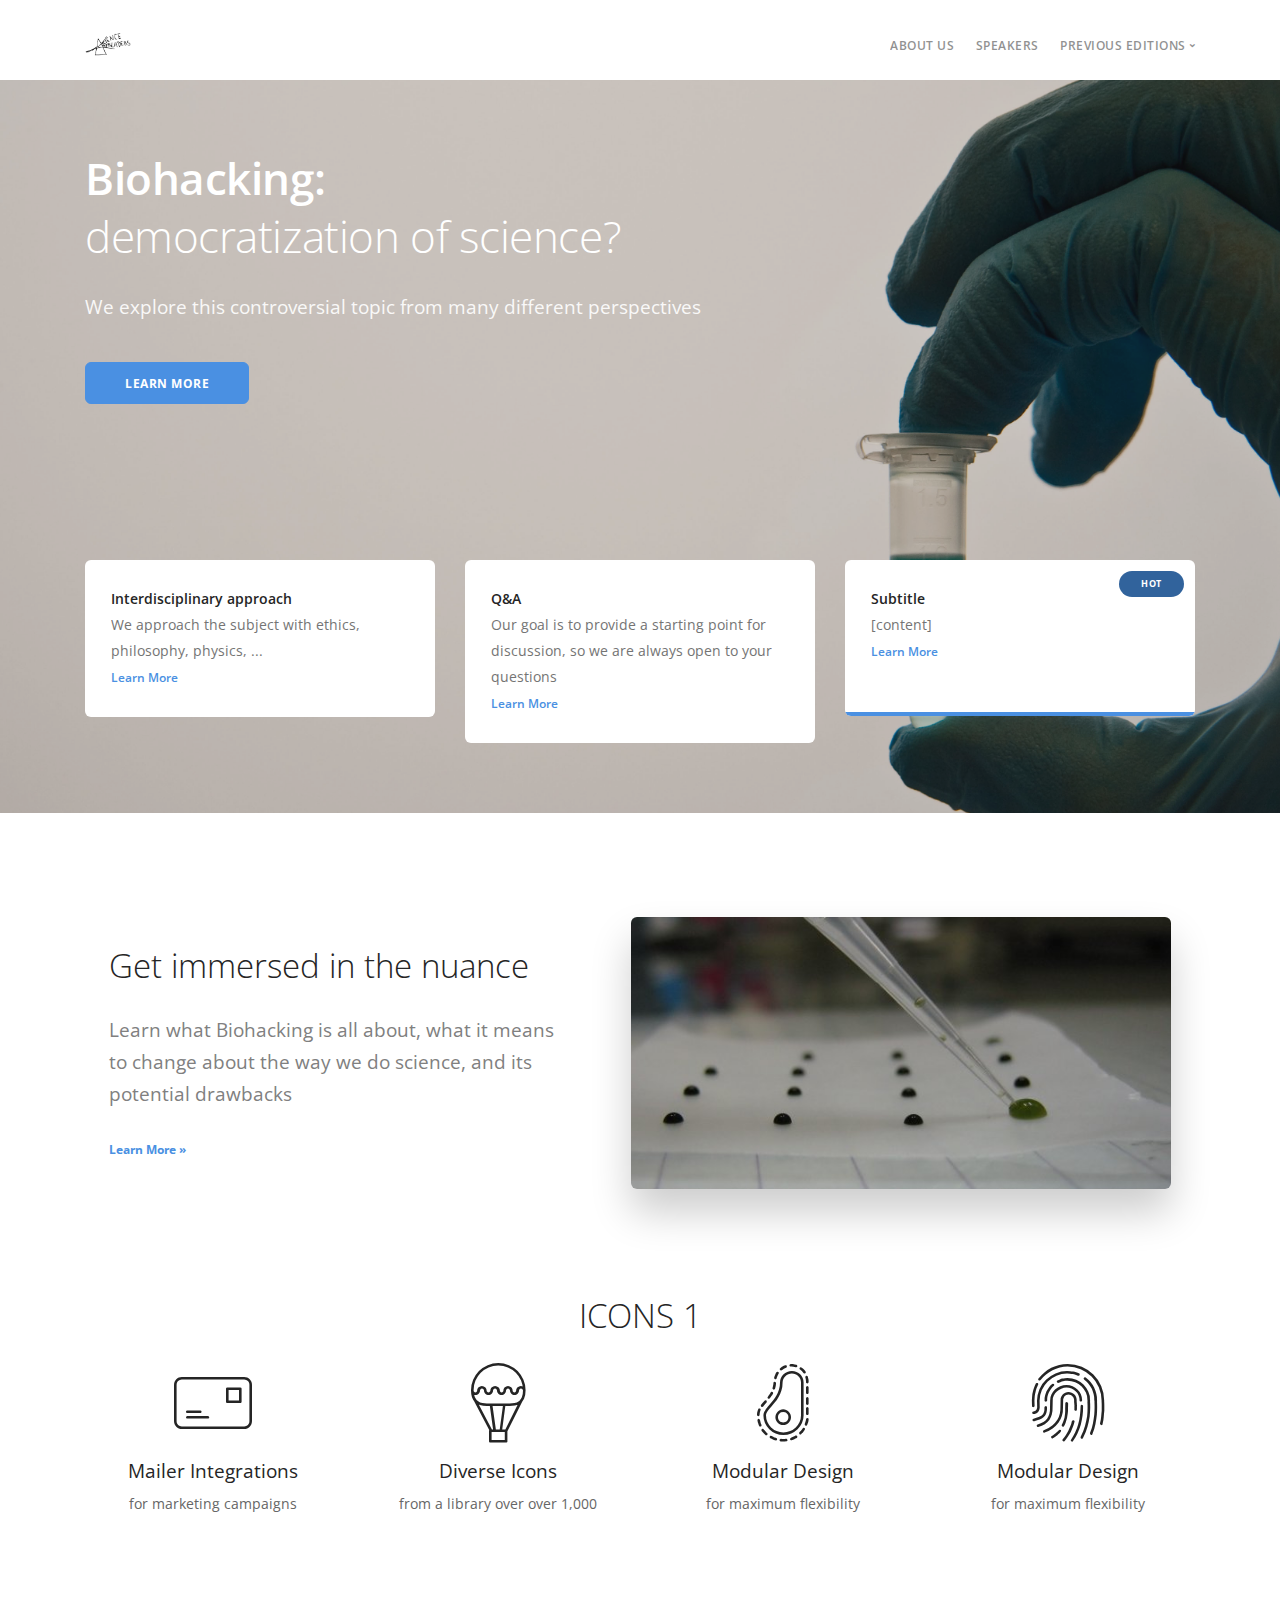
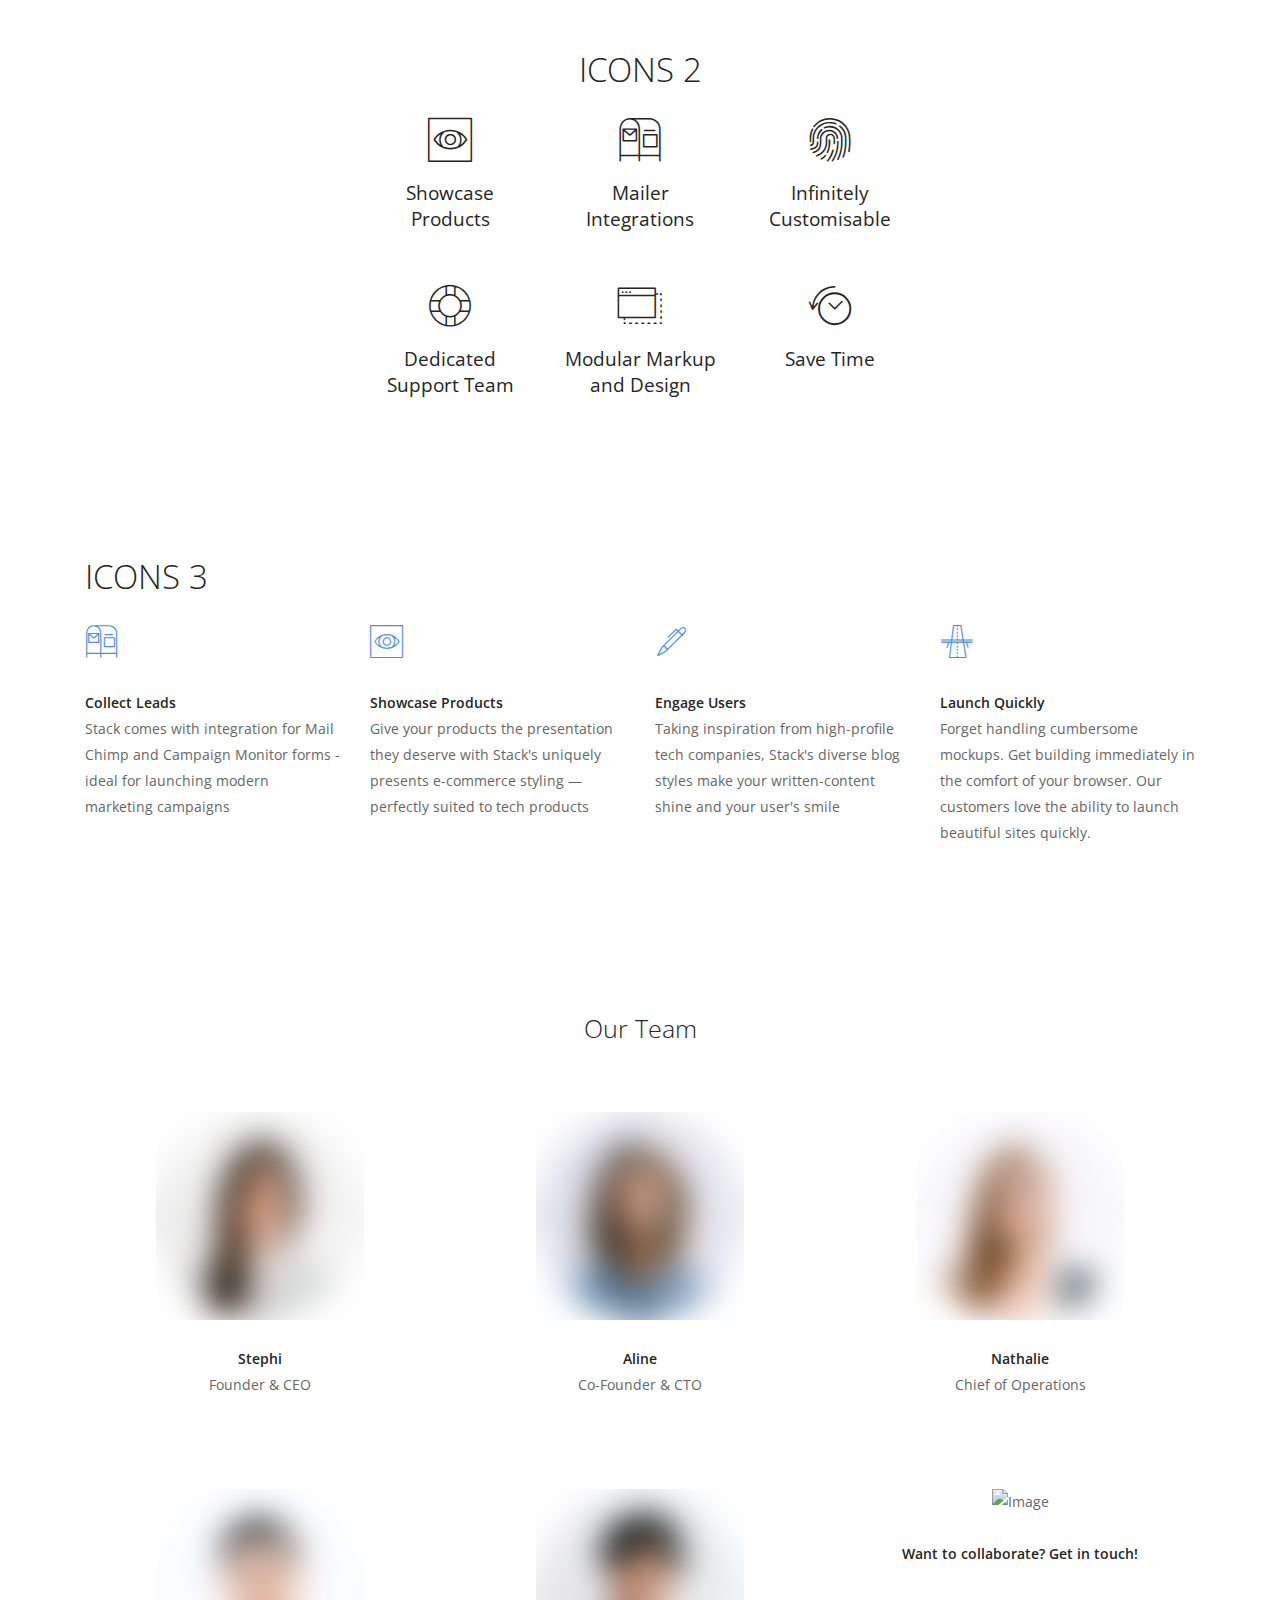
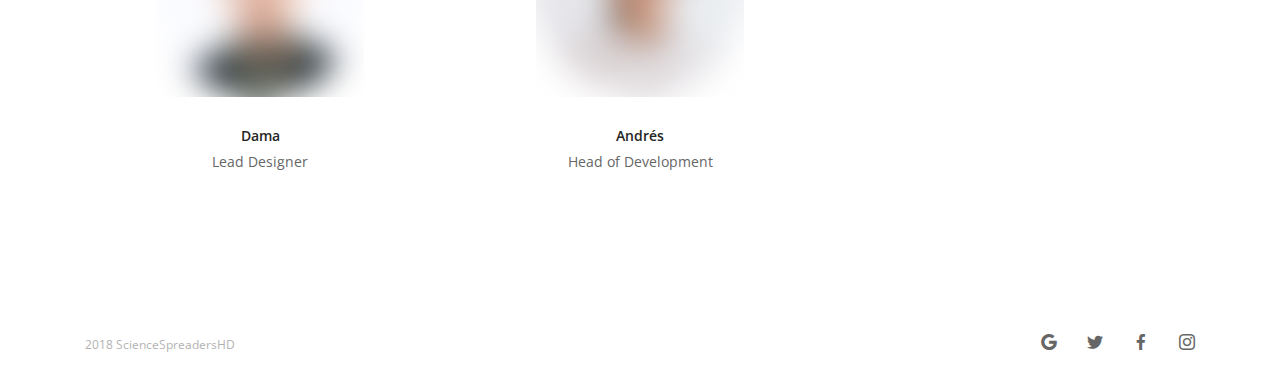
==== index.html @ cf19c78a "Initial commit" ====
<!doctype html>
<html lang="en">
    <head>
        <meta charset="utf-8">
        <title></title>
        <meta name="viewport" content="width=device-width, initial-scale=1.0">
        <link href="css/stack-interface.css" rel="stylesheet" type="text/css" media="all">
        <link href="css/socicon.css" rel="stylesheet" type="text/css" media="all" />
        <link href="css/iconsmind.css" rel="stylesheet" type="text/css" media="all" />
        <link href="css/bootstrap.css" rel="stylesheet" type="text/css" media="all" />
        <link href="css/theme.css" rel="stylesheet" type="text/css" media="all" />
        <link href="css/custom.css" rel="stylesheet" type="text/css" media="all" />
        <link href="https://fonts.googleapis.com/css?family=Open+Sans:200,300,400,400i,500,600,700" rel="stylesheet">

    </head>
    <body data-smooth-scroll-offset="77">
        <div class="nav-container">
            <div class="via-1526315473032" via="via-1526315473032" vio="ScSp Nav">
                <div class="bar bar--sm visible-xs">
                    <div class="container">
                        <div class="row">
                            <div class="col-3 col-md-2">
                                <a href="index.html"> <img class="logo logo-skizze" alt="logo" src="img/logo-skizze.png"> <img class="logo logo-skizze" alt="logo" src="img/logo-skizze.png"> </a>
                            </div>
                            <div class="col-9 col-md-10 text-right">
                                <a href="#" class="hamburger-toggle" data-toggle-class="#menu1;hidden-xs hidden-sm"> <i class="icon icon--sm stack-interface stack-menu"></i> </a>
                            </div>
                        </div>
                    </div>
                </div>
                <nav id="menu1" class="bar bar-1 hidden-xs">
                    <div class="container">
                        <div class="row">
                            <div class="col-lg-1 col-md-2 hidden-xs">
                                <div class="bar__module">
                                    <a href="index.html"> <img class="logo logo-skizze" alt="logo" src="img/logo-skizze.png">
                                    <!-- <img class="logo logo-skizze" alt="logo" src="img/logo-skizze.png">  --> </a>
                                </div>
                            </div>
                            <div class="col-lg-11 col-md-12 text-right text-left-xs text-left-sm">
                                <div class="bar__module">
                                    <ul class="menu-horizontal text-left">
                                        <li> <a href="#">About us</a> </li>
                                        <li> <a href="#">Speakers</a> </li>
                                        <li class="dropdown"> <span class="dropdown__trigger">Previous Editions</span>
                                            <div class="dropdown__container">
                                                <div class="container">
                                                    <div class="row">
                                                        <div class="dropdown__content col-lg-2">
                                                            <ul class="menu-vertical">
                                                                <li> <a href="#">2017: CRISPR/Cas9</a> </li>
                                                            </ul>
                                                        </div>
                                                    </div>
                                                </div>
                                            </div>
                                        </li>
                                    </ul>
                                </div>
                                <!--
                                <div class="bar__module">
                                    <a class="btn btn--sm type--uppercase" href="#customise-template"> <span class="btn__text">
                                    Try Builder
                                </span> </a>
                                    <a class="btn btn--sm btn--primary type--uppercase" href="#purchase-template"> <span class="btn__text">
                                    Buy Now
                                </span> </a>
                                </div>
                                -->
                            </div>
                        </div>
                    </div>
                </nav>
            </div>
        </div>
        <div class="main-container">
            <section class="cover cover-features imagebg space--sm" data-overlay="2">
                <div class="background-image-holder"> <img alt="background" src="img/test-tube.jpg"> </div>
                <div class="container">
                    <div class="row">
                        <div class="col-md-9 col-lg-7">
                            <h1><b>Biohacking:</b><br>democratization of science?<br></h1>
                            <p class="lead"> We explore this controversial topic from many different perspectives</p>
                            <a class="btn btn--primary type--uppercase" href="#"> <span class="btn__text">
						Learn More
					</span> </a>
                        </div>
                    </div>
                    <div class="row">
                        <div class="col-md-4">
                            <div class="feature feature-1 boxed boxed--border bg--white">
                                <h5>Interdisciplinary approach</h5>
                                <p>We approach the subject with ethics, philosophy, physics, ...</p> <a href="#">
                        Learn More
                    </a> </div>
                        </div>
                        <div class="col-md-4">
                            <div class="feature feature-1 boxed boxed--border bg--white">
                                <h5>Q&A</h5>
                                <p> Our goal is to provide a starting point for discussion, so we are always open to your questions</p> <a href="#">
                        Learn More
                    </a> </div>
                        </div>
                        <div class="col-md-4">
                            <div class="feature feature--featured feature-1 boxed boxed--border bg--white">
                                <h5>Subtitle</h5>
                                <p> [content] </p> <a href="#">
                        Learn More
                    </a> <span class="label">Hot</span> </div>
                        </div>
                    </div>
                </div>
            </section>
           <!--
            <section class="space--xs imagebg" data-gradient-bg="#4876BD,#5448BD,#8F48BD,#BD48B1">
                <div class="container">
                    <div class="cta cta--horizontal text-center-xs row">
                        <div class="col-md-4">
                            <h4>Let's get you started</h4>
                        </div>
                        <div class="col-md-5">
                            <p class="lead"> Start building beautiful pages in your browser </p>
                        </div>
                        <div class="col-md-3 text-right text-center-xs">
                            <a class="btn btn--primary type--uppercase" href="#"> <span class="btn__text">
                        Try Builder
                    </span> </a>
                        </div>
                    </div>
                </div>
            </section>
            -->
            <section class="switchable feature-large">
                <div class="container">
                    <div class="row justify-content-around">
                        <div class="col-md-6"> <img alt="Image" class="border--round box-shadow-wide" src="img/dark-green.jpg"> </div>
                        <div class="col-md-6 col-lg-5">
                            <div class="switchable__text">
                                <h2>Get immersed in the nuance</h2>
                                <p class="lead"> Learn what Biohacking is all about, what it means to change about the way we do science, and its potential drawbacks </p> <a href="#">Learn More »</a> </div>
                        </div>
                    </div>
                </div>
            </section>
            <section class="text-center">
                <div class="container">
                	<h2>ICONS 1</h2>
                    <div class="row">
                        <div class="col-md-6 col-lg-3">
                            <div class="text-block"> <i class="icon icon--lg icon-Mail-3 color--dark"></i>
                                <h4>Mailer Integrations</h4>
                                <p> for marketing campaigns </p>
                            </div>
                        </div>
                        <div class="col-md-6 col-lg-3">
                            <div class="text-block"> <i class="icon icon--lg icon-Air-Balloon color--dark"></i>
                                <h4>Diverse Icons</h4>
                                <p> from a library over over 1,000 </p>
                            </div>
                        </div>
                        <div class="col-md-6 col-lg-3">
                            <div class="text-block"> <i class="icon icon--lg icon-Bacteria color--dark"></i>
                                <h4>Modular Design</h4>
                                <p> for maximum flexibility </p>
                            </div>
                        </div>
                        <div class="col-md-6 col-lg-3">
                            <div class="text-block"> <i class="icon icon--lg icon-Fingerprint-2 color--dark"></i>
                                <h4>Modular Design</h4>
                                <p> for maximum flexibility </p>
                            </div>
                        </div>
                    </div>
                </div>
            </section>
            <section class="features-small-14 text-center">
                <div class="container">
                	<h2>ICONS 2</h2>
                    <div class="row">
                        <div class="col-lg-6 col-md-8">
                            <div class="row justify-content-center">
                                <div class="col-md-4">
                                    <div class="text-block"> <i class="icon color--dark icon-Preview"></i>
                                        <h4>Showcase Products</h4>
                                    </div>
                                </div>
                                <div class="col-md-4">
                                    <div class="text-block"> <i class="icon color--dark icon-Post-Mail2"></i>
                                        <h4>Mailer Integrations</h4>
                                    </div>
                                </div>
                                <div class="col-md-4">
                                    <div class="text-block"> <i class="icon color--dark icon-Fingerprint-2"></i>
                                        <h4>Infinitely Customisable</h4>
                                    </div>
                                </div>
                                <div class="col-md-4">
                                    <div class="text-block"> <i class="icon color--dark icon-Life-Safer"></i>
                                        <h4>Dedicated Support Team</h4>
                                    </div>
                                </div>
                                <div class="col-md-4">
                                    <div class="text-block"> <i class="icon color--dark icon-Duplicate-Window"></i>
                                        <h4>Modular Markup and Design</h4>
                                    </div>
                                </div>
                                <div class="col-md-4">
                                    <div class="text-block"> <i class="icon color--dark icon-Clock-Back"></i>
                                        <h4>Save Time</h4>
                                    </div>
                                </div>
                            </div>
                        </div>
                    </div>
                </div>
            </section>
            <section>
                <div class="container">
                	<h2>ICONS 3</h2>
                    <div class="row">
                        <div class="col-md-6 col-lg-3">
                            <div class="feature feature-6"> <i class="icon icon--sm icon-Post-Mail2 color--primary"></i>
                                <h5>Collect Leads</h5>
                                <p> Stack comes with integration for Mail Chimp and Campaign Monitor forms - ideal for launching modern marketing campaigns </p>
                            </div>
                        </div>
                        <div class="col-md-6 col-lg-3">
                            <div class="feature feature-6"> <i class="icon icon--sm icon-Preview color--primary"></i>
                                <h5>Showcase Products</h5>
                                <p> Give your products the presentation they deserve with Stack's uniquely presents e-commerce styling — perfectly suited to tech products </p>
                            </div>
                        </div>
                        <div class="col-md-6 col-lg-3">
                            <div class="feature feature-6"> <i class="icon icon--sm icon-Pen color--primary"></i>
                                <h5>Engage Users</h5>
                                <p> Taking inspiration from high-profile tech companies, Stack's diverse blog styles make your written-content shine and your user's smile </p>
                            </div>
                        </div>
                        <div class="col-md-6 col-lg-3">
                            <div class="feature feature-6"> <i class="icon icon--sm icon-Road-3 color--primary"></i>
                                <h5>Launch Quickly</h5>
                                <p> Forget handling cumbersome mockups. Get building immediately in the comfort of your browser. Our customers love the ability to launch beautiful sites quickly. </p>
                            </div>
                        </div>
                    </div>
                </div>
            </section>
            <section class="text-center">
                <div class="container">
                	<h3>Our Team</h3>
                    <div class="row">
                        <div class="col-md-4">
                            <div class="feature feature-8"> <img alt="Image" src="img/avatar-round-1.png">
                                <h5>Stephi</h5> <span>Founder &amp; CEO</span> </div>
                        </div>
                        <div class="col-md-4">
                            <div class="feature feature-8"> <img alt="Image" src="img/avatar-round-3.png">
                                <h5>Aline</h5> <span>Co-Founder &amp; CTO</span> </div>
                        </div>
                        <div class="col-md-4">
                            <div class="feature feature-8"> <img alt="Image" src="img/avatar-round-2.png">
                                <h5>Nathalie</h5> <span>Chief of Operations</span> </div>
                        </div>
                        <div class="col-md-4">
                            <div class="feature feature-8"> <img alt="Image" src="img/avatar-round-4.png">
                                <h5>Dama</h5> <span>Lead Designer</span> </div>
                        </div>
                        <div class="col-md-4">
                            <div class="feature feature-8"> <img alt="Image" src="img/avatar-round-5.png">
                                <h5>Andrés</h5> <span>Head of Development</span> </div>
                        </div>
                        <div class="col-md-4">
                            <div class="feature feature-8"> <img alt="Image" src="img/plus.png">
                                <h5>Want to collaborate? Get in touch!<br></h5> <span> </span> </div>
                        </div>
                    </div>
                </div>
            </section>
            <footer class="footer-7 text-center-xs">
                <div class="container">
                    <div class="row">
                        <div class="col-sm-6"> <span class="type--fine-print">2018 ScienceSpreadersHD</span> </div>
                        <div class="col-sm-6 text-right text-center-xs">
                            <ul class="social-list list-inline">
                                <li><a href="#"><i class="socicon socicon-google icon icon--xs"></i></a></li>
                                <li><a href="#"><i class="socicon socicon-twitter icon icon--xs"></i></a></li>
                                <li><a href="#"><i class="socicon socicon-facebook icon icon--xs"></i></a></li>
                                <li><a href="#"><i class="socicon socicon-instagram icon icon--xs"></i></a></li>
                            </ul>
                        </div>
                    </div>
                </div>
            </footer>
        </div>
        <script src="js/jquery-3.1.1.min.js"></script>
        <script src="js/parallax.js"></script>
        <script src="js/granim.min.js"></script>
        <script src="js/smooth-scroll.min.js"></script>
        <script src="js/scripts.js"></script>

    </body>

</html>
---- css/stack-interface.css ----
@font-face {
  font-family: 'stack-interface';
  src: url('../fonts/stack-interface.eot?33839631');
  src: url('../fonts/stack-interface.eot?33839631#iefix') format('embedded-opentype'),
       url('../fonts/stack-interface.woff2?33839631') format('woff2'),
       url('../fonts/stack-interface.woff?33839631') format('woff'),
       url('../fonts/stack-interface.ttf?33839631') format('truetype'),
       url('../fonts/stack-interface.svg?33839631#stack-interface') format('svg');
  font-weight: normal;
  font-style: normal;
}
/* Chrome hack: SVG is rendered more smooth in Windozze. 100% magic, uncomment if you need it. */
/* Note, that will break hinting! In other OS-es font will be not as sharp as it could be */
/*
@media screen and (-webkit-min-device-pixel-ratio:0) {
  @font-face {
    font-family: 'stack-interface';
    src: url('../font/stack-interface.svg?34857618#stack-interface') format('svg');
  }
}
*/
 
 [class^="stack-"]:before, [class*=" stack-"]:before {
  font-family: "stack-interface";
  font-style: normal;
  font-weight: normal;
  speak: none;
 
  display: inline-block;
  text-decoration: inherit;
  width: 1em;
  margin-right: .2em;
  text-align: center;
  /* opacity: .8; */
 
  /* For safety - reset parent styles, that can break glyph codes*/
  font-variant: normal;
  text-transform: none;
 
  /* fix buttons height, for twitter bootstrap */
  line-height: 1em;
 
  /* Animation center compensation - margins should be symmetric */
  /* remove if not needed */
  margin-left: .2em;
 
  /* you can be more comfortable with increased icons size */
  /* font-size: 120%; */
 
  /* Font smoothing. That was taken from TWBS */
  -webkit-font-smoothing: antialiased;
  -moz-osx-font-smoothing: grayscale;
 
  /* Uncomment for 3D effect */
  /* text-shadow: 1px 1px 1px rgba(127, 127, 127, 0.3); */
}
 
.stack-down-open-big:before { content: '\e800'; } /* '' */
.stack-left-open-big:before { content: '\e801'; } /* '' */
.stack-right-open-big:before { content: '\e802'; } /* '' */
.stack-up-open-big:before { content: '\e803'; } /* '' */
.stack-basket:before { content: '\e804'; } /* '' */
.stack-search:before { content: '\e805'; } /* '' */
.stack-down-dir:before { content: '\e806'; } /* '' */
.stack-left-dir:before { content: '\e807'; } /* '' */
.stack-right-dir:before { content: '\e808'; } /* '' */
.stack-up-dir:before { content: '\e809'; } /* '' */
.stack-down-open:before { content: '\e80a'; } /* '' */
.stack-left-open:before { content: '\e80b'; } /* '' */
.stack-right-open:before { content: '\e80c'; } /* '' */
.stack-up-open:before { content: '\e80d'; } /* '' */
.stack-menu:before { content: '\e80e'; } /* '' */
.stack-users:before { content: '\e80f'; } /* '' */
.stack-publish:before { content: '\e810'; } /* '' */
.stack-trash:before { content: '\e811'; } /* '' */
.stack-bell:before { content: '\e812'; } /* '' */
.stack-cog:before { content: '\e813'; } /* '' */
.stack-plus-circled:before { content: '\e814'; } /* '' */
.stack-dot-3:before { content: '\e815'; } /* '' */
---- css/socicon.css ----
@font-face {
  font-family: 'Socicon';
  src:  url('../fonts/socicon.eot?a93r5t');
  src:  url('../fonts/socicon.eot?a93r5t#iefix') format('embedded-opentype'),
    url('../fonts/socicon.ttf?a93r5t') format('truetype'),
    url('../fonts/socicon.woff?a93r5t') format('woff'),
    url('../fonts/socicon.svg?a93r5t#Socicon') format('svg');
  font-weight: normal;
  font-style: normal;
}

[class^="socicon-"], [class*=" socicon-"] {
  /* use !important to prevent issues with browser extensions that change fonts */
  font-family: 'Socicon' !important;
  speak: none;
  font-style: normal;
  font-weight: normal;
  font-variant: normal;
  text-transform: none;
  line-height: 1;

  /* Better Font Rendering =========== */
  -webkit-font-smoothing: antialiased;
  -moz-osx-font-smoothing: grayscale;
}

.socicon-gamewisp:before {
  content: "\e905";
}
.socicon-bloglovin:before {
  content: "\e904";
}
.socicon-tunein:before {
  content: "\e903";
}
.socicon-gamejolt:before {
  content: "\e901";
}
.socicon-trello:before {
  content: "\e902";
}
.socicon-spreadshirt:before {
  content: "\e900";
}
.socicon-500px:before {
  content: "\e000";
}
.socicon-8tracks:before {
  content: "\e001";
}
.socicon-airbnb:before {
  content: "\e002";
}
.socicon-alliance:before {
  content: "\e003";
}
.socicon-amazon:before {
  content: "\e004";
}
.socicon-amplement:before {
  content: "\e005";
}
.socicon-android:before {
  content: "\e006";
}
.socicon-angellist:before {
  content: "\e007";
}
.socicon-apple:before {
  content: "\e008";
}
.socicon-appnet:before {
  content: "\e009";
}
.socicon-baidu:before {
  content: "\e00a";
}
.socicon-bandcamp:before {
  content: "\e00b";
}
.socicon-battlenet:before {
  content: "\e00c";
}
.socicon-beam:before {
  content: "\e00d";
}
.socicon-bebee:before {
  content: "\e00e";
}
.socicon-bebo:before {
  content: "\e00f";
}
.socicon-behance:before {
  content: "\e010";
}
.socicon-blizzard:before {
  content: "\e011";
}
.socicon-blogger:before {
  content: "\e012";
}
.socicon-buffer:before {
  content: "\e013";
}
.socicon-chrome:before {
  content: "\e014";
}
.socicon-coderwall:before {
  content: "\e015";
}
.socicon-curse:before {
  content: "\e016";
}
.socicon-dailymotion:before {
  content: "\e017";
}
.socicon-deezer:before {
  content: "\e018";
}
.socicon-delicious:before {
  content: "\e019";
}
.socicon-deviantart:before {
  content: "\e01a";
}
.socicon-diablo:before {
  content: "\e01b";
}
.socicon-digg:before {
  content: "\e01c";
}
.socicon-discord:before {
  content: "\e01d";
}
.socicon-disqus:before {
  content: "\e01e";
}
.socicon-douban:before {
  content: "\e01f";
}
.socicon-draugiem:before {
  content: "\e020";
}
.socicon-dribbble:before {
  content: "\e021";
}
.socicon-drupal:before {
  content: "\e022";
}
.socicon-ebay:before {
  content: "\e023";
}
.socicon-ello:before {
  content: "\e024";
}
.socicon-endomodo:before {
  content: "\e025";
}
.socicon-envato:before {
  content: "\e026";
}
.socicon-etsy:before {
  content: "\e027";
}
.socicon-facebook:before {
  content: "\e028";
}
.socicon-feedburner:before {
  content: "\e029";
}
.socicon-filmweb:before {
  content: "\e02a";
}
.socicon-firefox:before {
  content: "\e02b";
}
.socicon-flattr:before {
  content: "\e02c";
}
.socicon-flickr:before {
  content: "\e02d";
}
.socicon-formulr:before {
  content: "\e02e";
}
.socicon-forrst:before {
  content: "\e02f";
}
.socicon-foursquare:before {
  content: "\e030";
}
.socicon-friendfeed:before {
  content: "\e031";
}
.socicon-github:before {
  content: "\e032";
}
.socicon-goodreads:before {
  content: "\e033";
}
.socicon-google:before {
  content: "\e034";
}
.socicon-googlescholar:before {
  content: "\e035";
}
.socicon-googlegroups:before {
  content: "\e036";
}
.socicon-googlephotos:before {
  content: "\e037";
}
.socicon-googleplus:before {
  content: "\e038";
}
.socicon-grooveshark:before {
  content: "\e039";
}
.socicon-hackerrank:before {
  content: "\e03a";
}
.socicon-hearthstone:before {
  content: "\e03b";
}
.socicon-hellocoton:before {
  content: "\e03c";
}
.socicon-heroes:before {
  content: "\e03d";
}
.socicon-hitbox:before {
  content: "\e03e";
}
.socicon-horde:before {
  content: "\e03f";
}
.socicon-houzz:before {
  content: "\e040";
}
.socicon-icq:before {
  content: "\e041";
}
.socicon-identica:before {
  content: "\e042";
}
.socicon-imdb:before {
  content: "\e043";
}
.socicon-instagram:before {
  content: "\e044";
}
.socicon-issuu:before {
  content: "\e045";
}
.socicon-istock:before {
  content: "\e046";
}
.socicon-itunes:before {
  content: "\e047";
}
.socicon-keybase:before {
  content: "\e048";
}
.socicon-lanyrd:before {
  content: "\e049";
}
.socicon-lastfm:before {
  content: "\e04a";
}
.socicon-line:before {
  content: "\e04b";
}
.socicon-linkedin:before {
  content: "\e04c";
}
.socicon-livejournal:before {
  content: "\e04d";
}
.socicon-lyft:before {
  content: "\e04e";
}
.socicon-macos:before {
  content: "\e04f";
}
.socicon-mail:before {
  content: "\e050";
}
.socicon-medium:before {
  content: "\e051";
}
.socicon-meetup:before {
  content: "\e052";
}
.socicon-mixcloud:before {
  content: "\e053";
}
.socicon-modelmayhem:before {
  content: "\e054";
}
.socicon-mumble:before {
  content: "\e055";
}
.socicon-myspace:before {
  content: "\e056";
}
.socicon-newsvine:before {
  content: "\e057";
}
.socicon-nintendo:before {
  content: "\e058";
}
.socicon-npm:before {
  content: "\e059";
}
.socicon-odnoklassniki:before {
  content: "\e05a";
}
.socicon-openid:before {
  content: "\e05b";
}
.socicon-opera:before {
  content: "\e05c";
}
.socicon-outlook:before {
  content: "\e05d";
}
.socicon-overwatch:before {
  content: "\e05e";
}
.socicon-patreon:before {
  content: "\e05f";
}
.socicon-paypal:before {
  content: "\e060";
}
.socicon-periscope:before {
  content: "\e061";
}
.socicon-persona:before {
  content: "\e062";
}
.socicon-pinterest:before {
  content: "\e063";
}
.socicon-play:before {
  content: "\e064";
}
.socicon-player:before {
  content: "\e065";
}
.socicon-playstation:before {
  content: "\e066";
}
.socicon-pocket:before {
  content: "\e067";
}
.socicon-qq:before {
  content: "\e068";
}
.socicon-quora:before {
  content: "\e069";
}
.socicon-raidcall:before {
  content: "\e06a";
}
.socicon-ravelry:before {
  content: "\e06b";
}
.socicon-reddit:before {
  content: "\e06c";
}
.socicon-renren:before {
  content: "\e06d";
}
.socicon-researchgate:before {
  content: "\e06e";
}
.socicon-residentadvisor:before {
  content: "\e06f";
}
.socicon-reverbnation:before {
  content: "\e070";
}
.socicon-rss:before {
  content: "\e071";
}
.socicon-sharethis:before {
  content: "\e072";
}
.socicon-skype:before {
  content: "\e073";
}
.socicon-slideshare:before {
  content: "\e074";
}
.socicon-smugmug:before {
  content: "\e075";
}
.socicon-snapchat:before {
  content: "\e076";
}
.socicon-songkick:before {
  content: "\e077";
}
.socicon-soundcloud:before {
  content: "\e078";
}
.socicon-spotify:before {
  content: "\e079";
}
.socicon-stackexchange:before {
  content: "\e07a";
}
.socicon-stackoverflow:before {
  content: "\e07b";
}
.socicon-starcraft:before {
  content: "\e07c";
}
.socicon-stayfriends:before {
  content: "\e07d";
}
.socicon-steam:before {
  content: "\e07e";
}
.socicon-storehouse:before {
  content: "\e07f";
}
.socicon-strava:before {
  content: "\e080";
}
.socicon-streamjar:before {
  content: "\e081";
}
.socicon-stumbleupon:before {
  content: "\e082";
}
.socicon-swarm:before {
  content: "\e083";
}
.socicon-teamspeak:before {
  content: "\e084";
}
.socicon-teamviewer:before {
  content: "\e085";
}
.socicon-technorati:before {
  content: "\e086";
}
.socicon-telegram:before {
  content: "\e087";
}
.socicon-tripadvisor:before {
  content: "\e088";
}
.socicon-tripit:before {
  content: "\e089";
}
.socicon-triplej:before {
  content: "\e08a";
}
.socicon-tumblr:before {
  content: "\e08b";
}
.socicon-twitch:before {
  content: "\e08c";
}
.socicon-twitter:before {
  content: "\e08d";
}
.socicon-uber:before {
  content: "\e08e";
}
.socicon-ventrilo:before {
  content: "\e08f";
}
.socicon-viadeo:before {
  content: "\e090";
}
.socicon-viber:before {
  content: "\e091";
}
.socicon-viewbug:before {
  content: "\e092";
}
.socicon-vimeo:before {
  content: "\e093";
}
.socicon-vine:before {
  content: "\e094";
}
.socicon-vkontakte:before {
  content: "\e095";
}
.socicon-warcraft:before {
  content: "\e096";
}
.socicon-wechat:before {
  content: "\e097";
}
.socicon-weibo:before {
  content: "\e098";
}
.socicon-whatsapp:before {
  content: "\e099";
}
.socicon-wikipedia:before {
  content: "\e09a";
}
.socicon-windows:before {
  content: "\e09b";
}
.socicon-wordpress:before {
  content: "\e09c";
}
.socicon-wykop:before {
  content: "\e09d";
}
.socicon-xbox:before {
  content: "\e09e";
}
.socicon-xing:before {
  content: "\e09f";
}
.socicon-yahoo:before {
  content: "\e0a0";
}
.socicon-yammer:before {
  content: "\e0a1";
}
.socicon-yandex:before {
  content: "\e0a2";
}
.socicon-yelp:before {
  content: "\e0a3";
}
.socicon-younow:before {
  content: "\e0a4";
}
.socicon-youtube:before {
  content: "\e0a5";
}
.socicon-zapier:before {
  content: "\e0a6";
}
.socicon-zerply:before {
  content: "\e0a7";
}
.socicon-zomato:before {
  content: "\e0a8";
}
.socicon-zynga:before {
  content: "\e0a9";
}
---- css/iconsmind.css ----
@font-face {
	font-family: 'iconsmind';
	src:url('../fonts/iconsmind.eot?#iefix-rdmvgc') format('embedded-opentype');
	src:url('../fonts/iconsmind.woff') format('woff'),
		url('../fonts/iconsmind.ttf') format('truetype');
	font-weight: normal;
	font-style: normal;
}

[class^="icon-"], [class*=" icon-"] {
	font-family: 'iconsmind';
	speak: none;
	font-style: normal;
	font-weight: normal;
	font-variant: normal;
	text-transform: none;
	line-height: 1;
	/* Better Font Rendering =========== */
	-webkit-font-smoothing: antialiased;
	-moz-osx-font-smoothing: grayscale;
}

.icon-A-Z:before {
	content: "\e600";
}
.icon-Aa:before {
	content: "\e601";
}
.icon-Add-Bag:before {
	content: "\e602";
}
.icon-Add-Basket:before {
	content: "\e603";
}
.icon-Add-Cart:before {
	content: "\e604";
}
.icon-Add-File:before {
	content: "\e605";
}
.icon-Add-SpaceAfterParagraph:before {
	content: "\e606";
}
.icon-Add-SpaceBeforeParagraph:before {
	content: "\e607";
}
.icon-Add-User:before {
	content: "\e608";
}
.icon-Add-UserStar:before {
	content: "\e609";
}
.icon-Add-Window:before {
	content: "\e60a";
}
.icon-Add:before {
	content: "\e60b";
}
.icon-Address-Book:before {
	content: "\e60c";
}
.icon-Address-Book2:before {
	content: "\e60d";
}
.icon-Administrator:before {
	content: "\e60e";
}
.icon-Aerobics-2:before {
	content: "\e60f";
}
.icon-Aerobics-3:before {
	content: "\e610";
}
.icon-Aerobics:before {
	content: "\e611";
}
.icon-Affiliate:before {
	content: "\e612";
}
.icon-Aim:before {
	content: "\e613";
}
.icon-Air-Balloon:before {
	content: "\e614";
}
.icon-Airbrush:before {
	content: "\e615";
}
.icon-Airship:before {
	content: "\e616";
}
.icon-Alarm-Clock:before {
	content: "\e617";
}
.icon-Alarm-Clock2:before {
	content: "\e618";
}
.icon-Alarm:before {
	content: "\e619";
}
.icon-Alien-2:before {
	content: "\e61a";
}
.icon-Alien:before {
	content: "\e61b";
}
.icon-Aligator:before {
	content: "\e61c";
}
.icon-Align-Center:before {
	content: "\e61d";
}
.icon-Align-JustifyAll:before {
	content: "\e61e";
}
.icon-Align-JustifyCenter:before {
	content: "\e61f";
}
.icon-Align-JustifyLeft:before {
	content: "\e620";
}
.icon-Align-JustifyRight:before {
	content: "\e621";
}
.icon-Align-Left:before {
	content: "\e622";
}
.icon-Align-Right:before {
	content: "\e623";
}
.icon-Alpha:before {
	content: "\e624";
}
.icon-Ambulance:before {
	content: "\e625";
}
.icon-AMX:before {
	content: "\e626";
}
.icon-Anchor-2:before {
	content: "\e627";
}
.icon-Anchor:before {
	content: "\e628";
}
.icon-Android-Store:before {
	content: "\e629";
}
.icon-Android:before {
	content: "\e62a";
}
.icon-Angel-Smiley:before {
	content: "\e62b";
}
.icon-Angel:before {
	content: "\e62c";
}
.icon-Angry:before {
	content: "\e62d";
}
.icon-Apple-Bite:before {
	content: "\e62e";
}
.icon-Apple-Store:before {
	content: "\e62f";
}
.icon-Apple:before {
	content: "\e630";
}
.icon-Approved-Window:before {
	content: "\e631";
}
.icon-Aquarius-2:before {
	content: "\e632";
}
.icon-Aquarius:before {
	content: "\e633";
}
.icon-Archery-2:before {
	content: "\e634";
}
.icon-Archery:before {
	content: "\e635";
}
.icon-Argentina:before {
	content: "\e636";
}
.icon-Aries-2:before {
	content: "\e637";
}
.icon-Aries:before {
	content: "\e638";
}
.icon-Army-Key:before {
	content: "\e639";
}
.icon-Arrow-Around:before {
	content: "\e63a";
}
.icon-Arrow-Back3:before {
	content: "\e63b";
}
.icon-Arrow-Back:before {
	content: "\e63c";
}
.icon-Arrow-Back2:before {
	content: "\e63d";
}
.icon-Arrow-Barrier:before {
	content: "\e63e";
}
.icon-Arrow-Circle:before {
	content: "\e63f";
}
.icon-Arrow-Cross:before {
	content: "\e640";
}
.icon-Arrow-Down:before {
	content: "\e641";
}
.icon-Arrow-Down2:before {
	content: "\e642";
}
.icon-Arrow-Down3:before {
	content: "\e643";
}
.icon-Arrow-DowninCircle:before {
	content: "\e644";
}
.icon-Arrow-Fork:before {
	content: "\e645";
}
.icon-Arrow-Forward:before {
	content: "\e646";
}
.icon-Arrow-Forward2:before {
	content: "\e647";
}
.icon-Arrow-From:before {
	content: "\e648";
}
.icon-Arrow-Inside:before {
	content: "\e649";
}
.icon-Arrow-Inside45:before {
	content: "\e64a";
}
.icon-Arrow-InsideGap:before {
	content: "\e64b";
}
.icon-Arrow-InsideGap45:before {
	content: "\e64c";
}
.icon-Arrow-Into:before {
	content: "\e64d";
}
.icon-Arrow-Join:before {
	content: "\e64e";
}
.icon-Arrow-Junction:before {
	content: "\e64f";
}
.icon-Arrow-Left:before {
	content: "\e650";
}
.icon-Arrow-Left2:before {
	content: "\e651";
}
.icon-Arrow-LeftinCircle:before {
	content: "\e652";
}
.icon-Arrow-Loop:before {
	content: "\e653";
}
.icon-Arrow-Merge:before {
	content: "\e654";
}
.icon-Arrow-Mix:before {
	content: "\e655";
}
.icon-Arrow-Next:before {
	content: "\e656";
}
.icon-Arrow-OutLeft:before {
	content: "\e657";
}
.icon-Arrow-OutRight:before {
	content: "\e658";
}
.icon-Arrow-Outside:before {
	content: "\e659";
}
.icon-Arrow-Outside45:before {
	content: "\e65a";
}
.icon-Arrow-OutsideGap:before {
	content: "\e65b";
}
.icon-Arrow-OutsideGap45:before {
	content: "\e65c";
}
.icon-Arrow-Over:before {
	content: "\e65d";
}
.icon-Arrow-Refresh:before {
	content: "\e65e";
}
.icon-Arrow-Refresh2:before {
	content: "\e65f";
}
.icon-Arrow-Right:before {
	content: "\e660";
}
.icon-Arrow-Right2:before {
	content: "\e661";
}
.icon-Arrow-RightinCircle:before {
	content: "\e662";
}
.icon-Arrow-Shuffle:before {
	content: "\e663";
}
.icon-Arrow-Squiggly:before {
	content: "\e664";
}
.icon-Arrow-Through:before {
	content: "\e665";
}
.icon-Arrow-To:before {
	content: "\e666";
}
.icon-Arrow-TurnLeft:before {
	content: "\e667";
}
.icon-Arrow-TurnRight:before {
	content: "\e668";
}
.icon-Arrow-Up:before {
	content: "\e669";
}
.icon-Arrow-Up2:before {
	content: "\e66a";
}
.icon-Arrow-Up3:before {
	content: "\e66b";
}
.icon-Arrow-UpinCircle:before {
	content: "\e66c";
}
.icon-Arrow-XLeft:before {
	content: "\e66d";
}
.icon-Arrow-XRight:before {
	content: "\e66e";
}
.icon-Ask:before {
	content: "\e66f";
}
.icon-Assistant:before {
	content: "\e670";
}
.icon-Astronaut:before {
	content: "\e671";
}
.icon-At-Sign:before {
	content: "\e672";
}
.icon-ATM:before {
	content: "\e673";
}
.icon-Atom:before {
	content: "\e674";
}
.icon-Audio:before {
	content: "\e675";
}
.icon-Auto-Flash:before {
	content: "\e676";
}
.icon-Autumn:before {
	content: "\e677";
}
.icon-Baby-Clothes:before {
	content: "\e678";
}
.icon-Baby-Clothes2:before {
	content: "\e679";
}
.icon-Baby-Cry:before {
	content: "\e67a";
}
.icon-Baby:before {
	content: "\e67b";
}
.icon-Back2:before {
	content: "\e67c";
}
.icon-Back-Media:before {
	content: "\e67d";
}
.icon-Back-Music:before {
	content: "\e67e";
}
.icon-Back:before {
	content: "\e67f";
}
.icon-Background:before {
	content: "\e680";
}
.icon-Bacteria:before {
	content: "\e681";
}
.icon-Bag-Coins:before {
	content: "\e682";
}
.icon-Bag-Items:before {
	content: "\e683";
}
.icon-Bag-Quantity:before {
	content: "\e684";
}
.icon-Bag:before {
	content: "\e685";
}
.icon-Bakelite:before {
	content: "\e686";
}
.icon-Ballet-Shoes:before {
	content: "\e687";
}
.icon-Balloon:before {
	content: "\e688";
}
.icon-Banana:before {
	content: "\e689";
}
.icon-Band-Aid:before {
	content: "\e68a";
}
.icon-Bank:before {
	content: "\e68b";
}
.icon-Bar-Chart:before {
	content: "\e68c";
}
.icon-Bar-Chart2:before {
	content: "\e68d";
}
.icon-Bar-Chart3:before {
	content: "\e68e";
}
.icon-Bar-Chart4:before {
	content: "\e68f";
}
.icon-Bar-Chart5:before {
	content: "\e690";
}
.icon-Bar-Code:before {
	content: "\e691";
}
.icon-Barricade-2:before {
	content: "\e692";
}
.icon-Barricade:before {
	content: "\e693";
}
.icon-Baseball:before {
	content: "\e694";
}
.icon-Basket-Ball:before {
	content: "\e695";
}
.icon-Basket-Coins:before {
	content: "\e696";
}
.icon-Basket-Items:before {
	content: "\e697";
}
.icon-Basket-Quantity:before {
	content: "\e698";
}
.icon-Bat-2:before {
	content: "\e699";
}
.icon-Bat:before {
	content: "\e69a";
}
.icon-Bathrobe:before {
	content: "\e69b";
}
.icon-Batman-Mask:before {
	content: "\e69c";
}
.icon-Battery-0:before {
	content: "\e69d";
}
.icon-Battery-25:before {
	content: "\e69e";
}
.icon-Battery-50:before {
	content: "\e69f";
}
.icon-Battery-75:before {
	content: "\e6a0";
}
.icon-Battery-100:before {
	content: "\e6a1";
}
.icon-Battery-Charge:before {
	content: "\e6a2";
}
.icon-Bear:before {
	content: "\e6a3";
}
.icon-Beard-2:before {
	content: "\e6a4";
}
.icon-Beard-3:before {
	content: "\e6a5";
}
.icon-Beard:before {
	content: "\e6a6";
}
.icon-Bebo:before {
	content: "\e6a7";
}
.icon-Bee:before {
	content: "\e6a8";
}
.icon-Beer-Glass:before {
	content: "\e6a9";
}
.icon-Beer:before {
	content: "\e6aa";
}
.icon-Bell-2:before {
	content: "\e6ab";
}
.icon-Bell:before {
	content: "\e6ac";
}
.icon-Belt-2:before {
	content: "\e6ad";
}
.icon-Belt-3:before {
	content: "\e6ae";
}
.icon-Belt:before {
	content: "\e6af";
}
.icon-Berlin-Tower:before {
	content: "\e6b0";
}
.icon-Beta:before {
	content: "\e6b1";
}
.icon-Betvibes:before {
	content: "\e6b2";
}
.icon-Bicycle-2:before {
	content: "\e6b3";
}
.icon-Bicycle-3:before {
	content: "\e6b4";
}
.icon-Bicycle:before {
	content: "\e6b5";
}
.icon-Big-Bang:before {
	content: "\e6b6";
}
.icon-Big-Data:before {
	content: "\e6b7";
}
.icon-Bike-Helmet:before {
	content: "\e6b8";
}
.icon-Bikini:before {
	content: "\e6b9";
}
.icon-Bilk-Bottle2:before {
	content: "\e6ba";
}
.icon-Billing:before {
	content: "\e6bb";
}
.icon-Bing:before {
	content: "\e6bc";
}
.icon-Binocular:before {
	content: "\e6bd";
}
.icon-Bio-Hazard:before {
	content: "\e6be";
}
.icon-Biotech:before {
	content: "\e6bf";
}
.icon-Bird-DeliveringLetter:before {
	content: "\e6c0";
}
.icon-Bird:before {
	content: "\e6c1";
}
.icon-Birthday-Cake:before {
	content: "\e6c2";
}
.icon-Bisexual:before {
	content: "\e6c3";
}
.icon-Bishop:before {
	content: "\e6c4";
}
.icon-Bitcoin:before {
	content: "\e6c5";
}
.icon-Black-Cat:before {
	content: "\e6c6";
}
.icon-Blackboard:before {
	content: "\e6c7";
}
.icon-Blinklist:before {
	content: "\e6c8";
}
.icon-Block-Cloud:before {
	content: "\e6c9";
}
.icon-Block-Window:before {
	content: "\e6ca";
}
.icon-Blogger:before {
	content: "\e6cb";
}
.icon-Blood:before {
	content: "\e6cc";
}
.icon-Blouse:before {
	content: "\e6cd";
}
.icon-Blueprint:before {
	content: "\e6ce";
}
.icon-Board:before {
	content: "\e6cf";
}
.icon-Bodybuilding:before {
	content: "\e6d0";
}
.icon-Bold-Text:before {
	content: "\e6d1";
}
.icon-Bone:before {
	content: "\e6d2";
}
.icon-Bones:before {
	content: "\e6d3";
}
.icon-Book:before {
	content: "\e6d4";
}
.icon-Bookmark:before {
	content: "\e6d5";
}
.icon-Books-2:before {
	content: "\e6d6";
}
.icon-Books:before {
	content: "\e6d7";
}
.icon-Boom:before {
	content: "\e6d8";
}
.icon-Boot-2:before {
	content: "\e6d9";
}
.icon-Boot:before {
	content: "\e6da";
}
.icon-Bottom-ToTop:before {
	content: "\e6db";
}
.icon-Bow-2:before {
	content: "\e6dc";
}
.icon-Bow-3:before {
	content: "\e6dd";
}
.icon-Bow-4:before {
	content: "\e6de";
}
.icon-Bow-5:before {
	content: "\e6df";
}
.icon-Bow-6:before {
	content: "\e6e0";
}
.icon-Bow:before {
	content: "\e6e1";
}
.icon-Bowling-2:before {
	content: "\e6e2";
}
.icon-Bowling:before {
	content: "\e6e3";
}
.icon-Box2:before {
	content: "\e6e4";
}
.icon-Box-Close:before {
	content: "\e6e5";
}
.icon-Box-Full:before {
	content: "\e6e6";
}
.icon-Box-Open:before {
	content: "\e6e7";
}
.icon-Box-withFolders:before {
	content: "\e6e8";
}
.icon-Box:before {
	content: "\e6e9";
}
.icon-Boy:before {
	content: "\e6ea";
}
.icon-Bra:before {
	content: "\e6eb";
}
.icon-Brain-2:before {
	content: "\e6ec";
}
.icon-Brain-3:before {
	content: "\e6ed";
}
.icon-Brain:before {
	content: "\e6ee";
}
.icon-Brazil:before {
	content: "\e6ef";
}
.icon-Bread-2:before {
	content: "\e6f0";
}
.icon-Bread:before {
	content: "\e6f1";
}
.icon-Bridge:before {
	content: "\e6f2";
}
.icon-Brightkite:before {
	content: "\e6f3";
}
.icon-Broke-Link2:before {
	content: "\e6f4";
}
.icon-Broken-Link:before {
	content: "\e6f5";
}
.icon-Broom:before {
	content: "\e6f6";
}
.icon-Brush:before {
	content: "\e6f7";
}
.icon-Bucket:before {
	content: "\e6f8";
}
.icon-Bug:before {
	content: "\e6f9";
}
.icon-Building:before {
	content: "\e6fa";
}
.icon-Bulleted-List:before {
	content: "\e6fb";
}
.icon-Bus-2:before {
	content: "\e6fc";
}
.icon-Bus:before {
	content: "\e6fd";
}
.icon-Business-Man:before {
	content: "\e6fe";
}
.icon-Business-ManWoman:before {
	content: "\e6ff";
}
.icon-Business-Mens:before {
	content: "\e700";
}
.icon-Business-Woman:before {
	content: "\e701";
}
.icon-Butterfly:before {
	content: "\e702";
}
.icon-Button:before {
	content: "\e703";
}
.icon-Cable-Car:before {
	content: "\e704";
}
.icon-Cake:before {
	content: "\e705";
}
.icon-Calculator-2:before {
	content: "\e706";
}
.icon-Calculator-3:before {
	content: "\e707";
}
.icon-Calculator:before {
	content: "\e708";
}
.icon-Calendar-2:before {
	content: "\e709";
}
.icon-Calendar-3:before {
	content: "\e70a";
}
.icon-Calendar-4:before {
	content: "\e70b";
}
.icon-Calendar-Clock:before {
	content: "\e70c";
}
.icon-Calendar:before {
	content: "\e70d";
}
.icon-Camel:before {
	content: "\e70e";
}
.icon-Camera-2:before {
	content: "\e70f";
}
.icon-Camera-3:before {
	content: "\e710";
}
.icon-Camera-4:before {
	content: "\e711";
}
.icon-Camera-5:before {
	content: "\e712";
}
.icon-Camera-Back:before {
	content: "\e713";
}
.icon-Camera:before {
	content: "\e714";
}
.icon-Can-2:before {
	content: "\e715";
}
.icon-Can:before {
	content: "\e716";
}
.icon-Canada:before {
	content: "\e717";
}
.icon-Cancer-2:before {
	content: "\e718";
}
.icon-Cancer-3:before {
	content: "\e719";
}
.icon-Cancer:before {
	content: "\e71a";
}
.icon-Candle:before {
	content: "\e71b";
}
.icon-Candy-Cane:before {
	content: "\e71c";
}
.icon-Candy:before {
	content: "\e71d";
}
.icon-Cannon:before {
	content: "\e71e";
}
.icon-Cap-2:before {
	content: "\e71f";
}
.icon-Cap-3:before {
	content: "\e720";
}
.icon-Cap-Smiley:before {
	content: "\e721";
}
.icon-Cap:before {
	content: "\e722";
}
.icon-Capricorn-2:before {
	content: "\e723";
}
.icon-Capricorn:before {
	content: "\e724";
}
.icon-Car-2:before {
	content: "\e725";
}
.icon-Car-3:before {
	content: "\e726";
}
.icon-Car-Coins:before {
	content: "\e727";
}
.icon-Car-Items:before {
	content: "\e728";
}
.icon-Car-Wheel:before {
	content: "\e729";
}
.icon-Car:before {
	content: "\e72a";
}
.icon-Cardigan:before {
	content: "\e72b";
}
.icon-Cardiovascular:before {
	content: "\e72c";
}
.icon-Cart-Quantity:before {
	content: "\e72d";
}
.icon-Casette-Tape:before {
	content: "\e72e";
}
.icon-Cash-Register:before {
	content: "\e72f";
}
.icon-Cash-register2:before {
	content: "\e730";
}
.icon-Castle:before {
	content: "\e731";
}
.icon-Cat:before {
	content: "\e732";
}
.icon-Cathedral:before {
	content: "\e733";
}
.icon-Cauldron:before {
	content: "\e734";
}
.icon-CD-2:before {
	content: "\e735";
}
.icon-CD-Cover:before {
	content: "\e736";
}
.icon-CD:before {
	content: "\e737";
}
.icon-Cello:before {
	content: "\e738";
}
.icon-Celsius:before {
	content: "\e739";
}
.icon-Chacked-Flag:before {
	content: "\e73a";
}
.icon-Chair:before {
	content: "\e73b";
}
.icon-Charger:before {
	content: "\e73c";
}
.icon-Check-2:before {
	content: "\e73d";
}
.icon-Check:before {
	content: "\e73e";
}
.icon-Checked-User:before {
	content: "\e73f";
}
.icon-Checkmate:before {
	content: "\e740";
}
.icon-Checkout-Bag:before {
	content: "\e741";
}
.icon-Checkout-Basket:before {
	content: "\e742";
}
.icon-Checkout:before {
	content: "\e743";
}
.icon-Cheese:before {
	content: "\e744";
}
.icon-Cheetah:before {
	content: "\e745";
}
.icon-Chef-Hat:before {
	content: "\e746";
}
.icon-Chef-Hat2:before {
	content: "\e747";
}
.icon-Chef:before {
	content: "\e748";
}
.icon-Chemical-2:before {
	content: "\e749";
}
.icon-Chemical-3:before {
	content: "\e74a";
}
.icon-Chemical-4:before {
	content: "\e74b";
}
.icon-Chemical-5:before {
	content: "\e74c";
}
.icon-Chemical:before {
	content: "\e74d";
}
.icon-Chess-Board:before {
	content: "\e74e";
}
.icon-Chess:before {
	content: "\e74f";
}
.icon-Chicken:before {
	content: "\e750";
}
.icon-Chile:before {
	content: "\e751";
}
.icon-Chimney:before {
	content: "\e752";
}
.icon-China:before {
	content: "\e753";
}
.icon-Chinese-Temple:before {
	content: "\e754";
}
.icon-Chip:before {
	content: "\e755";
}
.icon-Chopsticks-2:before {
	content: "\e756";
}
.icon-Chopsticks:before {
	content: "\e757";
}
.icon-Christmas-Ball:before {
	content: "\e758";
}
.icon-Christmas-Bell:before {
	content: "\e759";
}
.icon-Christmas-Candle:before {
	content: "\e75a";
}
.icon-Christmas-Hat:before {
	content: "\e75b";
}
.icon-Christmas-Sleigh:before {
	content: "\e75c";
}
.icon-Christmas-Snowman:before {
	content: "\e75d";
}
.icon-Christmas-Sock:before {
	content: "\e75e";
}
.icon-Christmas-Tree:before {
	content: "\e75f";
}
.icon-Christmas:before {
	content: "\e760";
}
.icon-Chrome:before {
	content: "\e761";
}
.icon-Chrysler-Building:before {
	content: "\e762";
}
.icon-Cinema:before {
	content: "\e763";
}
.icon-Circular-Point:before {
	content: "\e764";
}
.icon-City-Hall:before {
	content: "\e765";
}
.icon-Clamp:before {
	content: "\e766";
}
.icon-Clapperboard-Close:before {
	content: "\e767";
}
.icon-Clapperboard-Open:before {
	content: "\e768";
}
.icon-Claps:before {
	content: "\e769";
}
.icon-Clef:before {
	content: "\e76a";
}
.icon-Clinic:before {
	content: "\e76b";
}
.icon-Clock-2:before {
	content: "\e76c";
}
.icon-Clock-3:before {
	content: "\e76d";
}
.icon-Clock-4:before {
	content: "\e76e";
}
.icon-Clock-Back:before {
	content: "\e76f";
}
.icon-Clock-Forward:before {
	content: "\e770";
}
.icon-Clock:before {
	content: "\e771";
}
.icon-Close-Window:before {
	content: "\e772";
}
.icon-Close:before {
	content: "\e773";
}
.icon-Clothing-Store:before {
	content: "\e774";
}
.icon-Cloud--:before {
	content: "\e775";
}
.icon-Cloud-:before {
	content: "\e776";
}
.icon-Cloud-Camera:before {
	content: "\e777";
}
.icon-Cloud-Computer:before {
	content: "\e778";
}
.icon-Cloud-Email:before {
	content: "\e779";
}
.icon-Cloud-Hail:before {
	content: "\e77a";
}
.icon-Cloud-Laptop:before {
	content: "\e77b";
}
.icon-Cloud-Lock:before {
	content: "\e77c";
}
.icon-Cloud-Moon:before {
	content: "\e77d";
}
.icon-Cloud-Music:before {
	content: "\e77e";
}
.icon-Cloud-Picture:before {
	content: "\e77f";
}
.icon-Cloud-Rain:before {
	content: "\e780";
}
.icon-Cloud-Remove:before {
	content: "\e781";
}
.icon-Cloud-Secure:before {
	content: "\e782";
}
.icon-Cloud-Settings:before {
	content: "\e783";
}
.icon-Cloud-Smartphone:before {
	content: "\e784";
}
.icon-Cloud-Snow:before {
	content: "\e785";
}
.icon-Cloud-Sun:before {
	content: "\e786";
}
.icon-Cloud-Tablet:before {
	content: "\e787";
}
.icon-Cloud-Video:before {
	content: "\e788";
}
.icon-Cloud-Weather:before {
	content: "\e789";
}
.icon-Cloud:before {
	content: "\e78a";
}
.icon-Clouds-Weather:before {
	content: "\e78b";
}
.icon-Clouds:before {
	content: "\e78c";
}
.icon-Clown:before {
	content: "\e78d";
}
.icon-CMYK:before {
	content: "\e78e";
}
.icon-Coat:before {
	content: "\e78f";
}
.icon-Cocktail:before {
	content: "\e790";
}
.icon-Coconut:before {
	content: "\e791";
}
.icon-Code-Window:before {
	content: "\e792";
}
.icon-Coding:before {
	content: "\e793";
}
.icon-Coffee-2:before {
	content: "\e794";
}
.icon-Coffee-Bean:before {
	content: "\e795";
}
.icon-Coffee-Machine:before {
	content: "\e796";
}
.icon-Coffee-toGo:before {
	content: "\e797";
}
.icon-Coffee:before {
	content: "\e798";
}
.icon-Coffin:before {
	content: "\e799";
}
.icon-Coin:before {
	content: "\e79a";
}
.icon-Coins-2:before {
	content: "\e79b";
}
.icon-Coins-3:before {
	content: "\e79c";
}
.icon-Coins:before {
	content: "\e79d";
}
.icon-Colombia:before {
	content: "\e79e";
}
.icon-Colosseum:before {
	content: "\e79f";
}
.icon-Column-2:before {
	content: "\e7a0";
}
.icon-Column-3:before {
	content: "\e7a1";
}
.icon-Column:before {
	content: "\e7a2";
}
.icon-Comb-2:before {
	content: "\e7a3";
}
.icon-Comb:before {
	content: "\e7a4";
}
.icon-Communication-Tower:before {
	content: "\e7a5";
}
.icon-Communication-Tower2:before {
	content: "\e7a6";
}
.icon-Compass-2:before {
	content: "\e7a7";
}
.icon-Compass-3:before {
	content: "\e7a8";
}
.icon-Compass-4:before {
	content: "\e7a9";
}
.icon-Compass-Rose:before {
	content: "\e7aa";
}
.icon-Compass:before {
	content: "\e7ab";
}
.icon-Computer-2:before {
	content: "\e7ac";
}
.icon-Computer-3:before {
	content: "\e7ad";
}
.icon-Computer-Secure:before {
	content: "\e7ae";
}
.icon-Computer:before {
	content: "\e7af";
}
.icon-Conference:before {
	content: "\e7b0";
}
.icon-Confused:before {
	content: "\e7b1";
}
.icon-Conservation:before {
	content: "\e7b2";
}
.icon-Consulting:before {
	content: "\e7b3";
}
.icon-Contrast:before {
	content: "\e7b4";
}
.icon-Control-2:before {
	content: "\e7b5";
}
.icon-Control:before {
	content: "\e7b6";
}
.icon-Cookie-Man:before {
	content: "\e7b7";
}
.icon-Cookies:before {
	content: "\e7b8";
}
.icon-Cool-Guy:before {
	content: "\e7b9";
}
.icon-Cool:before {
	content: "\e7ba";
}
.icon-Copyright:before {
	content: "\e7bb";
}
.icon-Costume:before {
	content: "\e7bc";
}
.icon-Couple-Sign:before {
	content: "\e7bd";
}
.icon-Cow:before {
	content: "\e7be";
}
.icon-CPU:before {
	content: "\e7bf";
}
.icon-Crane:before {
	content: "\e7c0";
}
.icon-Cranium:before {
	content: "\e7c1";
}
.icon-Credit-Card:before {
	content: "\e7c2";
}
.icon-Credit-Card2:before {
	content: "\e7c3";
}
.icon-Credit-Card3:before {
	content: "\e7c4";
}
.icon-Cricket:before {
	content: "\e7c5";
}
.icon-Criminal:before {
	content: "\e7c6";
}
.icon-Croissant:before {
	content: "\e7c7";
}
.icon-Crop-2:before {
	content: "\e7c8";
}
.icon-Crop-3:before {
	content: "\e7c9";
}
.icon-Crown-2:before {
	content: "\e7ca";
}
.icon-Crown:before {
	content: "\e7cb";
}
.icon-Crying:before {
	content: "\e7cc";
}
.icon-Cube-Molecule:before {
	content: "\e7cd";
}
.icon-Cube-Molecule2:before {
	content: "\e7ce";
}
.icon-Cupcake:before {
	content: "\e7cf";
}
.icon-Cursor-Click:before {
	content: "\e7d0";
}
.icon-Cursor-Click2:before {
	content: "\e7d1";
}
.icon-Cursor-Move:before {
	content: "\e7d2";
}
.icon-Cursor-Move2:before {
	content: "\e7d3";
}
.icon-Cursor-Select:before {
	content: "\e7d4";
}
.icon-Cursor:before {
	content: "\e7d5";
}
.icon-D-Eyeglasses:before {
	content: "\e7d6";
}
.icon-D-Eyeglasses2:before {
	content: "\e7d7";
}
.icon-Dam:before {
	content: "\e7d8";
}
.icon-Danemark:before {
	content: "\e7d9";
}
.icon-Danger-2:before {
	content: "\e7da";
}
.icon-Danger:before {
	content: "\e7db";
}
.icon-Dashboard:before {
	content: "\e7dc";
}
.icon-Data-Backup:before {
	content: "\e7dd";
}
.icon-Data-Block:before {
	content: "\e7de";
}
.icon-Data-Center:before {
	content: "\e7df";
}
.icon-Data-Clock:before {
	content: "\e7e0";
}
.icon-Data-Cloud:before {
	content: "\e7e1";
}
.icon-Data-Compress:before {
	content: "\e7e2";
}
.icon-Data-Copy:before {
	content: "\e7e3";
}
.icon-Data-Download:before {
	content: "\e7e4";
}
.icon-Data-Financial:before {
	content: "\e7e5";
}
.icon-Data-Key:before {
	content: "\e7e6";
}
.icon-Data-Lock:before {
	content: "\e7e7";
}
.icon-Data-Network:before {
	content: "\e7e8";
}
.icon-Data-Password:before {
	content: "\e7e9";
}
.icon-Data-Power:before {
	content: "\e7ea";
}
.icon-Data-Refresh:before {
	content: "\e7eb";
}
.icon-Data-Save:before {
	content: "\e7ec";
}
.icon-Data-Search:before {
	content: "\e7ed";
}
.icon-Data-Security:before {
	content: "\e7ee";
}
.icon-Data-Settings:before {
	content: "\e7ef";
}
.icon-Data-Sharing:before {
	content: "\e7f0";
}
.icon-Data-Shield:before {
	content: "\e7f1";
}
.icon-Data-Signal:before {
	content: "\e7f2";
}
.icon-Data-Storage:before {
	content: "\e7f3";
}
.icon-Data-Stream:before {
	content: "\e7f4";
}
.icon-Data-Transfer:before {
	content: "\e7f5";
}
.icon-Data-Unlock:before {
	content: "\e7f6";
}
.icon-Data-Upload:before {
	content: "\e7f7";
}
.icon-Data-Yes:before {
	content: "\e7f8";
}
.icon-Data:before {
	content: "\e7f9";
}
.icon-David-Star:before {
	content: "\e7fa";
}
.icon-Daylight:before {
	content: "\e7fb";
}
.icon-Death:before {
	content: "\e7fc";
}
.icon-Debian:before {
	content: "\e7fd";
}
.icon-Dec:before {
	content: "\e7fe";
}
.icon-Decrase-Inedit:before {
	content: "\e7ff";
}
.icon-Deer-2:before {
	content: "\e800";
}
.icon-Deer:before {
	content: "\e801";
}
.icon-Delete-File:before {
	content: "\e802";
}
.icon-Delete-Window:before {
	content: "\e803";
}
.icon-Delicious:before {
	content: "\e804";
}
.icon-Depression:before {
	content: "\e805";
}
.icon-Deviantart:before {
	content: "\e806";
}
.icon-Device-SyncwithCloud:before {
	content: "\e807";
}
.icon-Diamond:before {
	content: "\e808";
}
.icon-Dice-2:before {
	content: "\e809";
}
.icon-Dice:before {
	content: "\e80a";
}
.icon-Digg:before {
	content: "\e80b";
}
.icon-Digital-Drawing:before {
	content: "\e80c";
}
.icon-Diigo:before {
	content: "\e80d";
}
.icon-Dinosaur:before {
	content: "\e80e";
}
.icon-Diploma-2:before {
	content: "\e80f";
}
.icon-Diploma:before {
	content: "\e810";
}
.icon-Direction-East:before {
	content: "\e811";
}
.icon-Direction-North:before {
	content: "\e812";
}
.icon-Direction-South:before {
	content: "\e813";
}
.icon-Direction-West:before {
	content: "\e814";
}
.icon-Director:before {
	content: "\e815";
}
.icon-Disk:before {
	content: "\e816";
}
.icon-Dj:before {
	content: "\e817";
}
.icon-DNA-2:before {
	content: "\e818";
}
.icon-DNA-Helix:before {
	content: "\e819";
}
.icon-DNA:before {
	content: "\e81a";
}
.icon-Doctor:before {
	content: "\e81b";
}
.icon-Dog:before {
	content: "\e81c";
}
.icon-Dollar-Sign:before {
	content: "\e81d";
}
.icon-Dollar-Sign2:before {
	content: "\e81e";
}
.icon-Dollar:before {
	content: "\e81f";
}
.icon-Dolphin:before {
	content: "\e820";
}
.icon-Domino:before {
	content: "\e821";
}
.icon-Door-Hanger:before {
	content: "\e822";
}
.icon-Door:before {
	content: "\e823";
}
.icon-Doplr:before {
	content: "\e824";
}
.icon-Double-Circle:before {
	content: "\e825";
}
.icon-Double-Tap:before {
	content: "\e826";
}
.icon-Doughnut:before {
	content: "\e827";
}
.icon-Dove:before {
	content: "\e828";
}
.icon-Down-2:before {
	content: "\e829";
}
.icon-Down-3:before {
	content: "\e82a";
}
.icon-Down-4:before {
	content: "\e82b";
}
.icon-Down:before {
	content: "\e82c";
}
.icon-Download-2:before {
	content: "\e82d";
}
.icon-Download-fromCloud:before {
	content: "\e82e";
}
.icon-Download-Window:before {
	content: "\e82f";
}
.icon-Download:before {
	content: "\e830";
}
.icon-Downward:before {
	content: "\e831";
}
.icon-Drag-Down:before {
	content: "\e832";
}
.icon-Drag-Left:before {
	content: "\e833";
}
.icon-Drag-Right:before {
	content: "\e834";
}
.icon-Drag-Up:before {
	content: "\e835";
}
.icon-Drag:before {
	content: "\e836";
}
.icon-Dress:before {
	content: "\e837";
}
.icon-Drill-2:before {
	content: "\e838";
}
.icon-Drill:before {
	content: "\e839";
}
.icon-Drop:before {
	content: "\e83a";
}
.icon-Dropbox:before {
	content: "\e83b";
}
.icon-Drum:before {
	content: "\e83c";
}
.icon-Dry:before {
	content: "\e83d";
}
.icon-Duck:before {
	content: "\e83e";
}
.icon-Dumbbell:before {
	content: "\e83f";
}
.icon-Duplicate-Layer:before {
	content: "\e840";
}
.icon-Duplicate-Window:before {
	content: "\e841";
}
.icon-DVD:before {
	content: "\e842";
}
.icon-Eagle:before {
	content: "\e843";
}
.icon-Ear:before {
	content: "\e844";
}
.icon-Earphones-2:before {
	content: "\e845";
}
.icon-Earphones:before {
	content: "\e846";
}
.icon-Eci-Icon:before {
	content: "\e847";
}
.icon-Edit-Map:before {
	content: "\e848";
}
.icon-Edit:before {
	content: "\e849";
}
.icon-Eggs:before {
	content: "\e84a";
}
.icon-Egypt:before {
	content: "\e84b";
}
.icon-Eifel-Tower:before {
	content: "\e84c";
}
.icon-eject-2:before {
	content: "\e84d";
}
.icon-Eject:before {
	content: "\e84e";
}
.icon-El-Castillo:before {
	content: "\e84f";
}
.icon-Elbow:before {
	content: "\e850";
}
.icon-Electric-Guitar:before {
	content: "\e851";
}
.icon-Electricity:before {
	content: "\e852";
}
.icon-Elephant:before {
	content: "\e853";
}
.icon-Email:before {
	content: "\e854";
}
.icon-Embassy:before {
	content: "\e855";
}
.icon-Empire-StateBuilding:before {
	content: "\e856";
}
.icon-Empty-Box:before {
	content: "\e857";
}
.icon-End2:before {
	content: "\e858";
}
.icon-End-2:before {
	content: "\e859";
}
.icon-End:before {
	content: "\e85a";
}
.icon-Endways:before {
	content: "\e85b";
}
.icon-Engineering:before {
	content: "\e85c";
}
.icon-Envelope-2:before {
	content: "\e85d";
}
.icon-Envelope:before {
	content: "\e85e";
}
.icon-Environmental-2:before {
	content: "\e85f";
}
.icon-Environmental-3:before {
	content: "\e860";
}
.icon-Environmental:before {
	content: "\e861";
}
.icon-Equalizer:before {
	content: "\e862";
}
.icon-Eraser-2:before {
	content: "\e863";
}
.icon-Eraser-3:before {
	content: "\e864";
}
.icon-Eraser:before {
	content: "\e865";
}
.icon-Error-404Window:before {
	content: "\e866";
}
.icon-Euro-Sign:before {
	content: "\e867";
}
.icon-Euro-Sign2:before {
	content: "\e868";
}
.icon-Euro:before {
	content: "\e869";
}
.icon-Evernote:before {
	content: "\e86a";
}
.icon-Evil:before {
	content: "\e86b";
}
.icon-Explode:before {
	content: "\e86c";
}
.icon-Eye-2:before {
	content: "\e86d";
}
.icon-Eye-Blind:before {
	content: "\e86e";
}
.icon-Eye-Invisible:before {
	content: "\e86f";
}
.icon-Eye-Scan:before {
	content: "\e870";
}
.icon-Eye-Visible:before {
	content: "\e871";
}
.icon-Eye:before {
	content: "\e872";
}
.icon-Eyebrow-2:before {
	content: "\e873";
}
.icon-Eyebrow-3:before {
	content: "\e874";
}
.icon-Eyebrow:before {
	content: "\e875";
}
.icon-Eyeglasses-Smiley:before {
	content: "\e876";
}
.icon-Eyeglasses-Smiley2:before {
	content: "\e877";
}
.icon-Face-Style:before {
	content: "\e878";
}
.icon-Face-Style2:before {
	content: "\e879";
}
.icon-Face-Style3:before {
	content: "\e87a";
}
.icon-Face-Style4:before {
	content: "\e87b";
}
.icon-Face-Style5:before {
	content: "\e87c";
}
.icon-Face-Style6:before {
	content: "\e87d";
}
.icon-Facebook-2:before {
	content: "\e87e";
}
.icon-Facebook:before {
	content: "\e87f";
}
.icon-Factory-2:before {
	content: "\e880";
}
.icon-Factory:before {
	content: "\e881";
}
.icon-Fahrenheit:before {
	content: "\e882";
}
.icon-Family-Sign:before {
	content: "\e883";
}
.icon-Fan:before {
	content: "\e884";
}
.icon-Farmer:before {
	content: "\e885";
}
.icon-Fashion:before {
	content: "\e886";
}
.icon-Favorite-Window:before {
	content: "\e887";
}
.icon-Fax:before {
	content: "\e888";
}
.icon-Feather:before {
	content: "\e889";
}
.icon-Feedburner:before {
	content: "\e88a";
}
.icon-Female-2:before {
	content: "\e88b";
}
.icon-Female-Sign:before {
	content: "\e88c";
}
.icon-Female:before {
	content: "\e88d";
}
.icon-File-Block:before {
	content: "\e88e";
}
.icon-File-Bookmark:before {
	content: "\e88f";
}
.icon-File-Chart:before {
	content: "\e890";
}
.icon-File-Clipboard:before {
	content: "\e891";
}
.icon-File-ClipboardFileText:before {
	content: "\e892";
}
.icon-File-ClipboardTextImage:before {
	content: "\e893";
}
.icon-File-Cloud:before {
	content: "\e894";
}
.icon-File-Copy:before {
	content: "\e895";
}
.icon-File-Copy2:before {
	content: "\e896";
}
.icon-File-CSV:before {
	content: "\e897";
}
.icon-File-Download:before {
	content: "\e898";
}
.icon-File-Edit:before {
	content: "\e899";
}
.icon-File-Excel:before {
	content: "\e89a";
}
.icon-File-Favorite:before {
	content: "\e89b";
}
.icon-File-Fire:before {
	content: "\e89c";
}
.icon-File-Graph:before {
	content: "\e89d";
}
.icon-File-Hide:before {
	content: "\e89e";
}
.icon-File-Horizontal:before {
	content: "\e89f";
}
.icon-File-HorizontalText:before {
	content: "\e8a0";
}
.icon-File-HTML:before {
	content: "\e8a1";
}
.icon-File-JPG:before {
	content: "\e8a2";
}
.icon-File-Link:before {
	content: "\e8a3";
}
.icon-File-Loading:before {
	content: "\e8a4";
}
.icon-File-Lock:before {
	content: "\e8a5";
}
.icon-File-Love:before {
	content: "\e8a6";
}
.icon-File-Music:before {
	content: "\e8a7";
}
.icon-File-Network:before {
	content: "\e8a8";
}
.icon-File-Pictures:before {
	content: "\e8a9";
}
.icon-File-Pie:before {
	content: "\e8aa";
}
.icon-File-Presentation:before {
	content: "\e8ab";
}
.icon-File-Refresh:before {
	content: "\e8ac";
}
.icon-File-Search:before {
	content: "\e8ad";
}
.icon-File-Settings:before {
	content: "\e8ae";
}
.icon-File-Share:before {
	content: "\e8af";
}
.icon-File-TextImage:before {
	content: "\e8b0";
}
.icon-File-Trash:before {
	content: "\e8b1";
}
.icon-File-TXT:before {
	content: "\e8b2";
}
.icon-File-Upload:before {
	content: "\e8b3";
}
.icon-File-Video:before {
	content: "\e8b4";
}
.icon-File-Word:before {
	content: "\e8b5";
}
.icon-File-Zip:before {
	content: "\e8b6";
}
.icon-File:before {
	content: "\e8b7";
}
.icon-Files:before {
	content: "\e8b8";
}
.icon-Film-Board:before {
	content: "\e8b9";
}
.icon-Film-Cartridge:before {
	content: "\e8ba";
}
.icon-Film-Strip:before {
	content: "\e8bb";
}
.icon-Film-Video:before {
	content: "\e8bc";
}
.icon-Film:before {
	content: "\e8bd";
}
.icon-Filter-2:before {
	content: "\e8be";
}
.icon-Filter:before {
	content: "\e8bf";
}
.icon-Financial:before {
	content: "\e8c0";
}
.icon-Find-User:before {
	content: "\e8c1";
}
.icon-Finger-DragFourSides:before {
	content: "\e8c2";
}
.icon-Finger-DragTwoSides:before {
	content: "\e8c3";
}
.icon-Finger-Print:before {
	content: "\e8c4";
}
.icon-Finger:before {
	content: "\e8c5";
}
.icon-Fingerprint-2:before {
	content: "\e8c6";
}
.icon-Fingerprint:before {
	content: "\e8c7";
}
.icon-Fire-Flame:before {
	content: "\e8c8";
}
.icon-Fire-Flame2:before {
	content: "\e8c9";
}
.icon-Fire-Hydrant:before {
	content: "\e8ca";
}
.icon-Fire-Staion:before {
	content: "\e8cb";
}
.icon-Firefox:before {
	content: "\e8cc";
}
.icon-Firewall:before {
	content: "\e8cd";
}
.icon-First-Aid:before {
	content: "\e8ce";
}
.icon-First:before {
	content: "\e8cf";
}
.icon-Fish-Food:before {
	content: "\e8d0";
}
.icon-Fish:before {
	content: "\e8d1";
}
.icon-Fit-To:before {
	content: "\e8d2";
}
.icon-Fit-To2:before {
	content: "\e8d3";
}
.icon-Five-Fingers:before {
	content: "\e8d4";
}
.icon-Five-FingersDrag:before {
	content: "\e8d5";
}
.icon-Five-FingersDrag2:before {
	content: "\e8d6";
}
.icon-Five-FingersTouch:before {
	content: "\e8d7";
}
.icon-Flag-2:before {
	content: "\e8d8";
}
.icon-Flag-3:before {
	content: "\e8d9";
}
.icon-Flag-4:before {
	content: "\e8da";
}
.icon-Flag-5:before {
	content: "\e8db";
}
.icon-Flag-6:before {
	content: "\e8dc";
}
.icon-Flag:before {
	content: "\e8dd";
}
.icon-Flamingo:before {
	content: "\e8de";
}
.icon-Flash-2:before {
	content: "\e8df";
}
.icon-Flash-Video:before {
	content: "\e8e0";
}
.icon-Flash:before {
	content: "\e8e1";
}
.icon-Flashlight:before {
	content: "\e8e2";
}
.icon-Flask-2:before {
	content: "\e8e3";
}
.icon-Flask:before {
	content: "\e8e4";
}
.icon-Flick:before {
	content: "\e8e5";
}
.icon-Flickr:before {
	content: "\e8e6";
}
.icon-Flowerpot:before {
	content: "\e8e7";
}
.icon-Fluorescent:before {
	content: "\e8e8";
}
.icon-Fog-Day:before {
	content: "\e8e9";
}
.icon-Fog-Night:before {
	content: "\e8ea";
}
.icon-Folder-Add:before {
	content: "\e8eb";
}
.icon-Folder-Archive:before {
	content: "\e8ec";
}
.icon-Folder-Binder:before {
	content: "\e8ed";
}
.icon-Folder-Binder2:before {
	content: "\e8ee";
}
.icon-Folder-Block:before {
	content: "\e8ef";
}
.icon-Folder-Bookmark:before {
	content: "\e8f0";
}
.icon-Folder-Close:before {
	content: "\e8f1";
}
.icon-Folder-Cloud:before {
	content: "\e8f2";
}
.icon-Folder-Delete:before {
	content: "\e8f3";
}
.icon-Folder-Download:before {
	content: "\e8f4";
}
.icon-Folder-Edit:before {
	content: "\e8f5";
}
.icon-Folder-Favorite:before {
	content: "\e8f6";
}
.icon-Folder-Fire:before {
	content: "\e8f7";
}
.icon-Folder-Hide:before {
	content: "\e8f8";
}
.icon-Folder-Link:before {
	content: "\e8f9";
}
.icon-Folder-Loading:before {
	content: "\e8fa";
}
.icon-Folder-Lock:before {
	content: "\e8fb";
}
.icon-Folder-Love:before {
	content: "\e8fc";
}
.icon-Folder-Music:before {
	content: "\e8fd";
}
.icon-Folder-Network:before {
	content: "\e8fe";
}
.icon-Folder-Open:before {
	content: "\e8ff";
}
.icon-Folder-Open2:before {
	content: "\e900";
}
.icon-Folder-Organizing:before {
	content: "\e901";
}
.icon-Folder-Pictures:before {
	content: "\e902";
}
.icon-Folder-Refresh:before {
	content: "\e903";
}
.icon-Folder-Remove-:before {
	content: "\e904";
}
.icon-Folder-Search:before {
	content: "\e905";
}
.icon-Folder-Settings:before {
	content: "\e906";
}
.icon-Folder-Share:before {
	content: "\e907";
}
.icon-Folder-Trash:before {
	content: "\e908";
}
.icon-Folder-Upload:before {
	content: "\e909";
}
.icon-Folder-Video:before {
	content: "\e90a";
}
.icon-Folder-WithDocument:before {
	content: "\e90b";
}
.icon-Folder-Zip:before {
	content: "\e90c";
}
.icon-Folder:before {
	content: "\e90d";
}
.icon-Folders:before {
	content: "\e90e";
}
.icon-Font-Color:before {
	content: "\e90f";
}
.icon-Font-Name:before {
	content: "\e910";
}
.icon-Font-Size:before {
	content: "\e911";
}
.icon-Font-Style:before {
	content: "\e912";
}
.icon-Font-StyleSubscript:before {
	content: "\e913";
}
.icon-Font-StyleSuperscript:before {
	content: "\e914";
}
.icon-Font-Window:before {
	content: "\e915";
}
.icon-Foot-2:before {
	content: "\e916";
}
.icon-Foot:before {
	content: "\e917";
}
.icon-Football-2:before {
	content: "\e918";
}
.icon-Football:before {
	content: "\e919";
}
.icon-Footprint-2:before {
	content: "\e91a";
}
.icon-Footprint-3:before {
	content: "\e91b";
}
.icon-Footprint:before {
	content: "\e91c";
}
.icon-Forest:before {
	content: "\e91d";
}
.icon-Fork:before {
	content: "\e91e";
}
.icon-Formspring:before {
	content: "\e91f";
}
.icon-Formula:before {
	content: "\e920";
}
.icon-Forsquare:before {
	content: "\e921";
}
.icon-Forward:before {
	content: "\e922";
}
.icon-Fountain-Pen:before {
	content: "\e923";
}
.icon-Four-Fingers:before {
	content: "\e924";
}
.icon-Four-FingersDrag:before {
	content: "\e925";
}
.icon-Four-FingersDrag2:before {
	content: "\e926";
}
.icon-Four-FingersTouch:before {
	content: "\e927";
}
.icon-Fox:before {
	content: "\e928";
}
.icon-Frankenstein:before {
	content: "\e929";
}
.icon-French-Fries:before {
	content: "\e92a";
}
.icon-Friendfeed:before {
	content: "\e92b";
}
.icon-Friendster:before {
	content: "\e92c";
}
.icon-Frog:before {
	content: "\e92d";
}
.icon-Fruits:before {
	content: "\e92e";
}
.icon-Fuel:before {
	content: "\e92f";
}
.icon-Full-Bag:before {
	content: "\e930";
}
.icon-Full-Basket:before {
	content: "\e931";
}
.icon-Full-Cart:before {
	content: "\e932";
}
.icon-Full-Moon:before {
	content: "\e933";
}
.icon-Full-Screen:before {
	content: "\e934";
}
.icon-Full-Screen2:before {
	content: "\e935";
}
.icon-Full-View:before {
	content: "\e936";
}
.icon-Full-View2:before {
	content: "\e937";
}
.icon-Full-ViewWindow:before {
	content: "\e938";
}
.icon-Function:before {
	content: "\e939";
}
.icon-Funky:before {
	content: "\e93a";
}
.icon-Funny-Bicycle:before {
	content: "\e93b";
}
.icon-Furl:before {
	content: "\e93c";
}
.icon-Gamepad-2:before {
	content: "\e93d";
}
.icon-Gamepad:before {
	content: "\e93e";
}
.icon-Gas-Pump:before {
	content: "\e93f";
}
.icon-Gaugage-2:before {
	content: "\e940";
}
.icon-Gaugage:before {
	content: "\e941";
}
.icon-Gay:before {
	content: "\e942";
}
.icon-Gear-2:before {
	content: "\e943";
}
.icon-Gear:before {
	content: "\e944";
}
.icon-Gears-2:before {
	content: "\e945";
}
.icon-Gears:before {
	content: "\e946";
}
.icon-Geek-2:before {
	content: "\e947";
}
.icon-Geek:before {
	content: "\e948";
}
.icon-Gemini-2:before {
	content: "\e949";
}
.icon-Gemini:before {
	content: "\e94a";
}
.icon-Genius:before {
	content: "\e94b";
}
.icon-Gentleman:before {
	content: "\e94c";
}
.icon-Geo--:before {
	content: "\e94d";
}
.icon-Geo-:before {
	content: "\e94e";
}
.icon-Geo-Close:before {
	content: "\e94f";
}
.icon-Geo-Love:before {
	content: "\e950";
}
.icon-Geo-Number:before {
	content: "\e951";
}
.icon-Geo-Star:before {
	content: "\e952";
}
.icon-Geo:before {
	content: "\e953";
}
.icon-Geo2--:before {
	content: "\e954";
}
.icon-Geo2-:before {
	content: "\e955";
}
.icon-Geo2-Close:before {
	content: "\e956";
}
.icon-Geo2-Love:before {
	content: "\e957";
}
.icon-Geo2-Number:before {
	content: "\e958";
}
.icon-Geo2-Star:before {
	content: "\e959";
}
.icon-Geo2:before {
	content: "\e95a";
}
.icon-Geo3--:before {
	content: "\e95b";
}
.icon-Geo3-:before {
	content: "\e95c";
}
.icon-Geo3-Close:before {
	content: "\e95d";
}
.icon-Geo3-Love:before {
	content: "\e95e";
}
.icon-Geo3-Number:before {
	content: "\e95f";
}
.icon-Geo3-Star:before {
	content: "\e960";
}
.icon-Geo3:before {
	content: "\e961";
}
.icon-Gey:before {
	content: "\e962";
}
.icon-Gift-Box:before {
	content: "\e963";
}
.icon-Giraffe:before {
	content: "\e964";
}
.icon-Girl:before {
	content: "\e965";
}
.icon-Glass-Water:before {
	content: "\e966";
}
.icon-Glasses-2:before {
	content: "\e967";
}
.icon-Glasses-3:before {
	content: "\e968";
}
.icon-Glasses:before {
	content: "\e969";
}
.icon-Global-Position:before {
	content: "\e96a";
}
.icon-Globe-2:before {
	content: "\e96b";
}
.icon-Globe:before {
	content: "\e96c";
}
.icon-Gloves:before {
	content: "\e96d";
}
.icon-Go-Bottom:before {
	content: "\e96e";
}
.icon-Go-Top:before {
	content: "\e96f";
}
.icon-Goggles:before {
	content: "\e970";
}
.icon-Golf-2:before {
	content: "\e971";
}
.icon-Golf:before {
	content: "\e972";
}
.icon-Google-Buzz:before {
	content: "\e973";
}
.icon-Google-Drive:before {
	content: "\e974";
}
.icon-Google-Play:before {
	content: "\e975";
}
.icon-Google-Plus:before {
	content: "\e976";
}
.icon-Google:before {
	content: "\e977";
}
.icon-Gopro:before {
	content: "\e978";
}
.icon-Gorilla:before {
	content: "\e979";
}
.icon-Gowalla:before {
	content: "\e97a";
}
.icon-Grave:before {
	content: "\e97b";
}
.icon-Graveyard:before {
	content: "\e97c";
}
.icon-Greece:before {
	content: "\e97d";
}
.icon-Green-Energy:before {
	content: "\e97e";
}
.icon-Green-House:before {
	content: "\e97f";
}
.icon-Guitar:before {
	content: "\e980";
}
.icon-Gun-2:before {
	content: "\e981";
}
.icon-Gun-3:before {
	content: "\e982";
}
.icon-Gun:before {
	content: "\e983";
}
.icon-Gymnastics:before {
	content: "\e984";
}
.icon-Hair-2:before {
	content: "\e985";
}
.icon-Hair-3:before {
	content: "\e986";
}
.icon-Hair-4:before {
	content: "\e987";
}
.icon-Hair:before {
	content: "\e988";
}
.icon-Half-Moon:before {
	content: "\e989";
}
.icon-Halloween-HalfMoon:before {
	content: "\e98a";
}
.icon-Halloween-Moon:before {
	content: "\e98b";
}
.icon-Hamburger:before {
	content: "\e98c";
}
.icon-Hammer:before {
	content: "\e98d";
}
.icon-Hand-Touch:before {
	content: "\e98e";
}
.icon-Hand-Touch2:before {
	content: "\e98f";
}
.icon-Hand-TouchSmartphone:before {
	content: "\e990";
}
.icon-Hand:before {
	content: "\e991";
}
.icon-Hands:before {
	content: "\e992";
}
.icon-Handshake:before {
	content: "\e993";
}
.icon-Hanger:before {
	content: "\e994";
}
.icon-Happy:before {
	content: "\e995";
}
.icon-Hat-2:before {
	content: "\e996";
}
.icon-Hat:before {
	content: "\e997";
}
.icon-Haunted-House:before {
	content: "\e998";
}
.icon-HD-Video:before {
	content: "\e999";
}
.icon-HD:before {
	content: "\e99a";
}
.icon-HDD:before {
	content: "\e99b";
}
.icon-Headphone:before {
	content: "\e99c";
}
.icon-Headphones:before {
	content: "\e99d";
}
.icon-Headset:before {
	content: "\e99e";
}
.icon-Heart-2:before {
	content: "\e99f";
}
.icon-Heart:before {
	content: "\e9a0";
}
.icon-Heels-2:before {
	content: "\e9a1";
}
.icon-Heels:before {
	content: "\e9a2";
}
.icon-Height-Window:before {
	content: "\e9a3";
}
.icon-Helicopter-2:before {
	content: "\e9a4";
}
.icon-Helicopter:before {
	content: "\e9a5";
}
.icon-Helix-2:before {
	content: "\e9a6";
}
.icon-Hello:before {
	content: "\e9a7";
}
.icon-Helmet-2:before {
	content: "\e9a8";
}
.icon-Helmet-3:before {
	content: "\e9a9";
}
.icon-Helmet:before {
	content: "\e9aa";
}
.icon-Hipo:before {
	content: "\e9ab";
}
.icon-Hipster-Glasses:before {
	content: "\e9ac";
}
.icon-Hipster-Glasses2:before {
	content: "\e9ad";
}
.icon-Hipster-Glasses3:before {
	content: "\e9ae";
}
.icon-Hipster-Headphones:before {
	content: "\e9af";
}
.icon-Hipster-Men:before {
	content: "\e9b0";
}
.icon-Hipster-Men2:before {
	content: "\e9b1";
}
.icon-Hipster-Men3:before {
	content: "\e9b2";
}
.icon-Hipster-Sunglasses:before {
	content: "\e9b3";
}
.icon-Hipster-Sunglasses2:before {
	content: "\e9b4";
}
.icon-Hipster-Sunglasses3:before {
	content: "\e9b5";
}
.icon-Hokey:before {
	content: "\e9b6";
}
.icon-Holly:before {
	content: "\e9b7";
}
.icon-Home-2:before {
	content: "\e9b8";
}
.icon-Home-3:before {
	content: "\e9b9";
}
.icon-Home-4:before {
	content: "\e9ba";
}
.icon-Home-5:before {
	content: "\e9bb";
}
.icon-Home-Window:before {
	content: "\e9bc";
}
.icon-Home:before {
	content: "\e9bd";
}
.icon-Homosexual:before {
	content: "\e9be";
}
.icon-Honey:before {
	content: "\e9bf";
}
.icon-Hong-Kong:before {
	content: "\e9c0";
}
.icon-Hoodie:before {
	content: "\e9c1";
}
.icon-Horror:before {
	content: "\e9c2";
}
.icon-Horse:before {
	content: "\e9c3";
}
.icon-Hospital-2:before {
	content: "\e9c4";
}
.icon-Hospital:before {
	content: "\e9c5";
}
.icon-Host:before {
	content: "\e9c6";
}
.icon-Hot-Dog:before {
	content: "\e9c7";
}
.icon-Hotel:before {
	content: "\e9c8";
}
.icon-Hour:before {
	content: "\e9c9";
}
.icon-Hub:before {
	content: "\e9ca";
}
.icon-Humor:before {
	content: "\e9cb";
}
.icon-Hurt:before {
	content: "\e9cc";
}
.icon-Ice-Cream:before {
	content: "\e9cd";
}
.icon-ICQ:before {
	content: "\e9ce";
}
.icon-ID-2:before {
	content: "\e9cf";
}
.icon-ID-3:before {
	content: "\e9d0";
}
.icon-ID-Card:before {
	content: "\e9d1";
}
.icon-Idea-2:before {
	content: "\e9d2";
}
.icon-Idea-3:before {
	content: "\e9d3";
}
.icon-Idea-4:before {
	content: "\e9d4";
}
.icon-Idea-5:before {
	content: "\e9d5";
}
.icon-Idea:before {
	content: "\e9d6";
}
.icon-Identification-Badge:before {
	content: "\e9d7";
}
.icon-ImDB:before {
	content: "\e9d8";
}
.icon-Inbox-Empty:before {
	content: "\e9d9";
}
.icon-Inbox-Forward:before {
	content: "\e9da";
}
.icon-Inbox-Full:before {
	content: "\e9db";
}
.icon-Inbox-Into:before {
	content: "\e9dc";
}
.icon-Inbox-Out:before {
	content: "\e9dd";
}
.icon-Inbox-Reply:before {
	content: "\e9de";
}
.icon-Inbox:before {
	content: "\e9df";
}
.icon-Increase-Inedit:before {
	content: "\e9e0";
}
.icon-Indent-FirstLine:before {
	content: "\e9e1";
}
.icon-Indent-LeftMargin:before {
	content: "\e9e2";
}
.icon-Indent-RightMargin:before {
	content: "\e9e3";
}
.icon-India:before {
	content: "\e9e4";
}
.icon-Info-Window:before {
	content: "\e9e5";
}
.icon-Information:before {
	content: "\e9e6";
}
.icon-Inifity:before {
	content: "\e9e7";
}
.icon-Instagram:before {
	content: "\e9e8";
}
.icon-Internet-2:before {
	content: "\e9e9";
}
.icon-Internet-Explorer:before {
	content: "\e9ea";
}
.icon-Internet-Smiley:before {
	content: "\e9eb";
}
.icon-Internet:before {
	content: "\e9ec";
}
.icon-iOS-Apple:before {
	content: "\e9ed";
}
.icon-Israel:before {
	content: "\e9ee";
}
.icon-Italic-Text:before {
	content: "\e9ef";
}
.icon-Jacket-2:before {
	content: "\e9f0";
}
.icon-Jacket:before {
	content: "\e9f1";
}
.icon-Jamaica:before {
	content: "\e9f2";
}
.icon-Japan:before {
	content: "\e9f3";
}
.icon-Japanese-Gate:before {
	content: "\e9f4";
}
.icon-Jeans:before {
	content: "\e9f5";
}
.icon-Jeep-2:before {
	content: "\e9f6";
}
.icon-Jeep:before {
	content: "\e9f7";
}
.icon-Jet:before {
	content: "\e9f8";
}
.icon-Joystick:before {
	content: "\e9f9";
}
.icon-Juice:before {
	content: "\e9fa";
}
.icon-Jump-Rope:before {
	content: "\e9fb";
}
.icon-Kangoroo:before {
	content: "\e9fc";
}
.icon-Kenya:before {
	content: "\e9fd";
}
.icon-Key-2:before {
	content: "\e9fe";
}
.icon-Key-3:before {
	content: "\e9ff";
}
.icon-Key-Lock:before {
	content: "\ea00";
}
.icon-Key:before {
	content: "\ea01";
}
.icon-Keyboard:before {
	content: "\ea02";
}
.icon-Keyboard3:before {
	content: "\ea03";
}
.icon-Keypad:before {
	content: "\ea04";
}
.icon-King-2:before {
	content: "\ea05";
}
.icon-King:before {
	content: "\ea06";
}
.icon-Kiss:before {
	content: "\ea07";
}
.icon-Knee:before {
	content: "\ea08";
}
.icon-Knife-2:before {
	content: "\ea09";
}
.icon-Knife:before {
	content: "\ea0a";
}
.icon-Knight:before {
	content: "\ea0b";
}
.icon-Koala:before {
	content: "\ea0c";
}
.icon-Korea:before {
	content: "\ea0d";
}
.icon-Lamp:before {
	content: "\ea0e";
}
.icon-Landscape-2:before {
	content: "\ea0f";
}
.icon-Landscape:before {
	content: "\ea10";
}
.icon-Lantern:before {
	content: "\ea11";
}
.icon-Laptop-2:before {
	content: "\ea12";
}
.icon-Laptop-3:before {
	content: "\ea13";
}
.icon-Laptop-Phone:before {
	content: "\ea14";
}
.icon-Laptop-Secure:before {
	content: "\ea15";
}
.icon-Laptop-Tablet:before {
	content: "\ea16";
}
.icon-Laptop:before {
	content: "\ea17";
}
.icon-Laser:before {
	content: "\ea18";
}
.icon-Last-FM:before {
	content: "\ea19";
}
.icon-Last:before {
	content: "\ea1a";
}
.icon-Laughing:before {
	content: "\ea1b";
}
.icon-Layer-1635:before {
	content: "\ea1c";
}
.icon-Layer-1646:before {
	content: "\ea1d";
}
.icon-Layer-Backward:before {
	content: "\ea1e";
}
.icon-Layer-Forward:before {
	content: "\ea1f";
}
.icon-Leafs-2:before {
	content: "\ea20";
}
.icon-Leafs:before {
	content: "\ea21";
}
.icon-Leaning-Tower:before {
	content: "\ea22";
}
.icon-Left--Right:before {
	content: "\ea23";
}
.icon-Left--Right3:before {
	content: "\ea24";
}
.icon-Left-2:before {
	content: "\ea25";
}
.icon-Left-3:before {
	content: "\ea26";
}
.icon-Left-4:before {
	content: "\ea27";
}
.icon-Left-ToRight:before {
	content: "\ea28";
}
.icon-Left:before {
	content: "\ea29";
}
.icon-Leg-2:before {
	content: "\ea2a";
}
.icon-Leg:before {
	content: "\ea2b";
}
.icon-Lego:before {
	content: "\ea2c";
}
.icon-Lemon:before {
	content: "\ea2d";
}
.icon-Len-2:before {
	content: "\ea2e";
}
.icon-Len-3:before {
	content: "\ea2f";
}
.icon-Len:before {
	content: "\ea30";
}
.icon-Leo-2:before {
	content: "\ea31";
}
.icon-Leo:before {
	content: "\ea32";
}
.icon-Leopard:before {
	content: "\ea33";
}
.icon-Lesbian:before {
	content: "\ea34";
}
.icon-Lesbians:before {
	content: "\ea35";
}
.icon-Letter-Close:before {
	content: "\ea36";
}
.icon-Letter-Open:before {
	content: "\ea37";
}
.icon-Letter-Sent:before {
	content: "\ea38";
}
.icon-Libra-2:before {
	content: "\ea39";
}
.icon-Libra:before {
	content: "\ea3a";
}
.icon-Library-2:before {
	content: "\ea3b";
}
.icon-Library:before {
	content: "\ea3c";
}
.icon-Life-Jacket:before {
	content: "\ea3d";
}
.icon-Life-Safer:before {
	content: "\ea3e";
}
.icon-Light-Bulb:before {
	content: "\ea3f";
}
.icon-Light-Bulb2:before {
	content: "\ea40";
}
.icon-Light-BulbLeaf:before {
	content: "\ea41";
}
.icon-Lighthouse:before {
	content: "\ea42";
}
.icon-Like-2:before {
	content: "\ea43";
}
.icon-Like:before {
	content: "\ea44";
}
.icon-Line-Chart:before {
	content: "\ea45";
}
.icon-Line-Chart2:before {
	content: "\ea46";
}
.icon-Line-Chart3:before {
	content: "\ea47";
}
.icon-Line-Chart4:before {
	content: "\ea48";
}
.icon-Line-Spacing:before {
	content: "\ea49";
}
.icon-Line-SpacingText:before {
	content: "\ea4a";
}
.icon-Link-2:before {
	content: "\ea4b";
}
.icon-Link:before {
	content: "\ea4c";
}
.icon-Linkedin-2:before {
	content: "\ea4d";
}
.icon-Linkedin:before {
	content: "\ea4e";
}
.icon-Linux:before {
	content: "\ea4f";
}
.icon-Lion:before {
	content: "\ea50";
}
.icon-Livejournal:before {
	content: "\ea51";
}
.icon-Loading-2:before {
	content: "\ea52";
}
.icon-Loading-3:before {
	content: "\ea53";
}
.icon-Loading-Window:before {
	content: "\ea54";
}
.icon-Loading:before {
	content: "\ea55";
}
.icon-Location-2:before {
	content: "\ea56";
}
.icon-Location:before {
	content: "\ea57";
}
.icon-Lock-2:before {
	content: "\ea58";
}
.icon-Lock-3:before {
	content: "\ea59";
}
.icon-Lock-User:before {
	content: "\ea5a";
}
.icon-Lock-Window:before {
	content: "\ea5b";
}
.icon-Lock:before {
	content: "\ea5c";
}
.icon-Lollipop-2:before {
	content: "\ea5d";
}
.icon-Lollipop-3:before {
	content: "\ea5e";
}
.icon-Lollipop:before {
	content: "\ea5f";
}
.icon-Loop:before {
	content: "\ea60";
}
.icon-Loud:before {
	content: "\ea61";
}
.icon-Loudspeaker:before {
	content: "\ea62";
}
.icon-Love-2:before {
	content: "\ea63";
}
.icon-Love-User:before {
	content: "\ea64";
}
.icon-Love-Window:before {
	content: "\ea65";
}
.icon-Love:before {
	content: "\ea66";
}
.icon-Lowercase-Text:before {
	content: "\ea67";
}
.icon-Luggafe-Front:before {
	content: "\ea68";
}
.icon-Luggage-2:before {
	content: "\ea69";
}
.icon-Macro:before {
	content: "\ea6a";
}
.icon-Magic-Wand:before {
	content: "\ea6b";
}
.icon-Magnet:before {
	content: "\ea6c";
}
.icon-Magnifi-Glass-:before {
	content: "\ea6d";
}
.icon-Magnifi-Glass:before {
	content: "\ea6e";
}
.icon-Magnifi-Glass2:before {
	content: "\ea6f";
}
.icon-Mail-2:before {
	content: "\ea70";
}
.icon-Mail-3:before {
	content: "\ea71";
}
.icon-Mail-Add:before {
	content: "\ea72";
}
.icon-Mail-Attachement:before {
	content: "\ea73";
}
.icon-Mail-Block:before {
	content: "\ea74";
}
.icon-Mail-Delete:before {
	content: "\ea75";
}
.icon-Mail-Favorite:before {
	content: "\ea76";
}
.icon-Mail-Forward:before {
	content: "\ea77";
}
.icon-Mail-Gallery:before {
	content: "\ea78";
}
.icon-Mail-Inbox:before {
	content: "\ea79";
}
.icon-Mail-Link:before {
	content: "\ea7a";
}
.icon-Mail-Lock:before {
	content: "\ea7b";
}
.icon-Mail-Love:before {
	content: "\ea7c";
}
.icon-Mail-Money:before {
	content: "\ea7d";
}
.icon-Mail-Open:before {
	content: "\ea7e";
}
.icon-Mail-Outbox:before {
	content: "\ea7f";
}
.icon-Mail-Password:before {
	content: "\ea80";
}
.icon-Mail-Photo:before {
	content: "\ea81";
}
.icon-Mail-Read:before {
	content: "\ea82";
}
.icon-Mail-Removex:before {
	content: "\ea83";
}
.icon-Mail-Reply:before {
	content: "\ea84";
}
.icon-Mail-ReplyAll:before {
	content: "\ea85";
}
.icon-Mail-Search:before {
	content: "\ea86";
}
.icon-Mail-Send:before {
	content: "\ea87";
}
.icon-Mail-Settings:before {
	content: "\ea88";
}
.icon-Mail-Unread:before {
	content: "\ea89";
}
.icon-Mail-Video:before {
	content: "\ea8a";
}
.icon-Mail-withAtSign:before {
	content: "\ea8b";
}
.icon-Mail-WithCursors:before {
	content: "\ea8c";
}
.icon-Mail:before {
	content: "\ea8d";
}
.icon-Mailbox-Empty:before {
	content: "\ea8e";
}
.icon-Mailbox-Full:before {
	content: "\ea8f";
}
.icon-Male-2:before {
	content: "\ea90";
}
.icon-Male-Sign:before {
	content: "\ea91";
}
.icon-Male:before {
	content: "\ea92";
}
.icon-MaleFemale:before {
	content: "\ea93";
}
.icon-Man-Sign:before {
	content: "\ea94";
}
.icon-Management:before {
	content: "\ea95";
}
.icon-Mans-Underwear:before {
	content: "\ea96";
}
.icon-Mans-Underwear2:before {
	content: "\ea97";
}
.icon-Map-Marker:before {
	content: "\ea98";
}
.icon-Map-Marker2:before {
	content: "\ea99";
}
.icon-Map-Marker3:before {
	content: "\ea9a";
}
.icon-Map:before {
	content: "\ea9b";
}
.icon-Map2:before {
	content: "\ea9c";
}
.icon-Marker-2:before {
	content: "\ea9d";
}
.icon-Marker-3:before {
	content: "\ea9e";
}
.icon-Marker:before {
	content: "\ea9f";
}
.icon-Martini-Glass:before {
	content: "\eaa0";
}
.icon-Mask:before {
	content: "\eaa1";
}
.icon-Master-Card:before {
	content: "\eaa2";
}
.icon-Maximize-Window:before {
	content: "\eaa3";
}
.icon-Maximize:before {
	content: "\eaa4";
}
.icon-Medal-2:before {
	content: "\eaa5";
}
.icon-Medal-3:before {
	content: "\eaa6";
}
.icon-Medal:before {
	content: "\eaa7";
}
.icon-Medical-Sign:before {
	content: "\eaa8";
}
.icon-Medicine-2:before {
	content: "\eaa9";
}
.icon-Medicine-3:before {
	content: "\eaaa";
}
.icon-Medicine:before {
	content: "\eaab";
}
.icon-Megaphone:before {
	content: "\eaac";
}
.icon-Memory-Card:before {
	content: "\eaad";
}
.icon-Memory-Card2:before {
	content: "\eaae";
}
.icon-Memory-Card3:before {
	content: "\eaaf";
}
.icon-Men:before {
	content: "\eab0";
}
.icon-Menorah:before {
	content: "\eab1";
}
.icon-Mens:before {
	content: "\eab2";
}
.icon-Metacafe:before {
	content: "\eab3";
}
.icon-Mexico:before {
	content: "\eab4";
}
.icon-Mic:before {
	content: "\eab5";
}
.icon-Microphone-2:before {
	content: "\eab6";
}
.icon-Microphone-3:before {
	content: "\eab7";
}
.icon-Microphone-4:before {
	content: "\eab8";
}
.icon-Microphone-5:before {
	content: "\eab9";
}
.icon-Microphone-6:before {
	content: "\eaba";
}
.icon-Microphone-7:before {
	content: "\eabb";
}
.icon-Microphone:before {
	content: "\eabc";
}
.icon-Microscope:before {
	content: "\eabd";
}
.icon-Milk-Bottle:before {
	content: "\eabe";
}
.icon-Mine:before {
	content: "\eabf";
}
.icon-Minimize-Maximize-Close-Window:before {
	content: "\eac0";
}
.icon-Minimize-Window:before {
	content: "\eac1";
}
.icon-Minimize:before {
	content: "\eac2";
}
.icon-Mirror:before {
	content: "\eac3";
}
.icon-Mixer:before {
	content: "\eac4";
}
.icon-Mixx:before {
	content: "\eac5";
}
.icon-Money-2:before {
	content: "\eac6";
}
.icon-Money-Bag:before {
	content: "\eac7";
}
.icon-Money-Smiley:before {
	content: "\eac8";
}
.icon-Money:before {
	content: "\eac9";
}
.icon-Monitor-2:before {
	content: "\eaca";
}
.icon-Monitor-3:before {
	content: "\eacb";
}
.icon-Monitor-4:before {
	content: "\eacc";
}
.icon-Monitor-5:before {
	content: "\eacd";
}
.icon-Monitor-Analytics:before {
	content: "\eace";
}
.icon-Monitor-Laptop:before {
	content: "\eacf";
}
.icon-Monitor-phone:before {
	content: "\ead0";
}
.icon-Monitor-Tablet:before {
	content: "\ead1";
}
.icon-Monitor-Vertical:before {
	content: "\ead2";
}
.icon-Monitor:before {
	content: "\ead3";
}
.icon-Monitoring:before {
	content: "\ead4";
}
.icon-Monkey:before {
	content: "\ead5";
}
.icon-Monster:before {
	content: "\ead6";
}
.icon-Morocco:before {
	content: "\ead7";
}
.icon-Motorcycle:before {
	content: "\ead8";
}
.icon-Mouse-2:before {
	content: "\ead9";
}
.icon-Mouse-3:before {
	content: "\eada";
}
.icon-Mouse-4:before {
	content: "\eadb";
}
.icon-Mouse-Pointer:before {
	content: "\eadc";
}
.icon-Mouse:before {
	content: "\eadd";
}
.icon-Moustache-Smiley:before {
	content: "\eade";
}
.icon-Movie-Ticket:before {
	content: "\eadf";
}
.icon-Movie:before {
	content: "\eae0";
}
.icon-Mp3-File:before {
	content: "\eae1";
}
.icon-Museum:before {
	content: "\eae2";
}
.icon-Mushroom:before {
	content: "\eae3";
}
.icon-Music-Note:before {
	content: "\eae4";
}
.icon-Music-Note2:before {
	content: "\eae5";
}
.icon-Music-Note3:before {
	content: "\eae6";
}
.icon-Music-Note4:before {
	content: "\eae7";
}
.icon-Music-Player:before {
	content: "\eae8";
}
.icon-Mustache-2:before {
	content: "\eae9";
}
.icon-Mustache-3:before {
	content: "\eaea";
}
.icon-Mustache-4:before {
	content: "\eaeb";
}
.icon-Mustache-5:before {
	content: "\eaec";
}
.icon-Mustache-6:before {
	content: "\eaed";
}
.icon-Mustache-7:before {
	content: "\eaee";
}
.icon-Mustache-8:before {
	content: "\eaef";
}
.icon-Mustache:before {
	content: "\eaf0";
}
.icon-Mute:before {
	content: "\eaf1";
}
.icon-Myspace:before {
	content: "\eaf2";
}
.icon-Navigat-Start:before {
	content: "\eaf3";
}
.icon-Navigate-End:before {
	content: "\eaf4";
}
.icon-Navigation-LeftWindow:before {
	content: "\eaf5";
}
.icon-Navigation-RightWindow:before {
	content: "\eaf6";
}
.icon-Nepal:before {
	content: "\eaf7";
}
.icon-Netscape:before {
	content: "\eaf8";
}
.icon-Network-Window:before {
	content: "\eaf9";
}
.icon-Network:before {
	content: "\eafa";
}
.icon-Neutron:before {
	content: "\eafb";
}
.icon-New-Mail:before {
	content: "\eafc";
}
.icon-New-Tab:before {
	content: "\eafd";
}
.icon-Newspaper-2:before {
	content: "\eafe";
}
.icon-Newspaper:before {
	content: "\eaff";
}
.icon-Newsvine:before {
	content: "\eb00";
}
.icon-Next2:before {
	content: "\eb01";
}
.icon-Next-3:before {
	content: "\eb02";
}
.icon-Next-Music:before {
	content: "\eb03";
}
.icon-Next:before {
	content: "\eb04";
}
.icon-No-Battery:before {
	content: "\eb05";
}
.icon-No-Drop:before {
	content: "\eb06";
}
.icon-No-Flash:before {
	content: "\eb07";
}
.icon-No-Smoking:before {
	content: "\eb08";
}
.icon-Noose:before {
	content: "\eb09";
}
.icon-Normal-Text:before {
	content: "\eb0a";
}
.icon-Note:before {
	content: "\eb0b";
}
.icon-Notepad-2:before {
	content: "\eb0c";
}
.icon-Notepad:before {
	content: "\eb0d";
}
.icon-Nuclear:before {
	content: "\eb0e";
}
.icon-Numbering-List:before {
	content: "\eb0f";
}
.icon-Nurse:before {
	content: "\eb10";
}
.icon-Office-Lamp:before {
	content: "\eb11";
}
.icon-Office:before {
	content: "\eb12";
}
.icon-Oil:before {
	content: "\eb13";
}
.icon-Old-Camera:before {
	content: "\eb14";
}
.icon-Old-Cassette:before {
	content: "\eb15";
}
.icon-Old-Clock:before {
	content: "\eb16";
}
.icon-Old-Radio:before {
	content: "\eb17";
}
.icon-Old-Sticky:before {
	content: "\eb18";
}
.icon-Old-Sticky2:before {
	content: "\eb19";
}
.icon-Old-Telephone:before {
	content: "\eb1a";
}
.icon-Old-TV:before {
	content: "\eb1b";
}
.icon-On-Air:before {
	content: "\eb1c";
}
.icon-On-Off-2:before {
	content: "\eb1d";
}
.icon-On-Off-3:before {
	content: "\eb1e";
}
.icon-On-off:before {
	content: "\eb1f";
}
.icon-One-Finger:before {
	content: "\eb20";
}
.icon-One-FingerTouch:before {
	content: "\eb21";
}
.icon-One-Window:before {
	content: "\eb22";
}
.icon-Open-Banana:before {
	content: "\eb23";
}
.icon-Open-Book:before {
	content: "\eb24";
}
.icon-Opera-House:before {
	content: "\eb25";
}
.icon-Opera:before {
	content: "\eb26";
}
.icon-Optimization:before {
	content: "\eb27";
}
.icon-Orientation-2:before {
	content: "\eb28";
}
.icon-Orientation-3:before {
	content: "\eb29";
}
.icon-Orientation:before {
	content: "\eb2a";
}
.icon-Orkut:before {
	content: "\eb2b";
}
.icon-Ornament:before {
	content: "\eb2c";
}
.icon-Over-Time:before {
	content: "\eb2d";
}
.icon-Over-Time2:before {
	content: "\eb2e";
}
.icon-Owl:before {
	content: "\eb2f";
}
.icon-Pac-Man:before {
	content: "\eb30";
}
.icon-Paint-Brush:before {
	content: "\eb31";
}
.icon-Paint-Bucket:before {
	content: "\eb32";
}
.icon-Paintbrush:before {
	content: "\eb33";
}
.icon-Palette:before {
	content: "\eb34";
}
.icon-Palm-Tree:before {
	content: "\eb35";
}
.icon-Panda:before {
	content: "\eb36";
}
.icon-Panorama:before {
	content: "\eb37";
}
.icon-Pantheon:before {
	content: "\eb38";
}
.icon-Pantone:before {
	content: "\eb39";
}
.icon-Pants:before {
	content: "\eb3a";
}
.icon-Paper-Plane:before {
	content: "\eb3b";
}
.icon-Paper:before {
	content: "\eb3c";
}
.icon-Parasailing:before {
	content: "\eb3d";
}
.icon-Parrot:before {
	content: "\eb3e";
}
.icon-Password-2shopping:before {
	content: "\eb3f";
}
.icon-Password-Field:before {
	content: "\eb40";
}
.icon-Password-shopping:before {
	content: "\eb41";
}
.icon-Password:before {
	content: "\eb42";
}
.icon-pause-2:before {
	content: "\eb43";
}
.icon-Pause:before {
	content: "\eb44";
}
.icon-Paw:before {
	content: "\eb45";
}
.icon-Pawn:before {
	content: "\eb46";
}
.icon-Paypal:before {
	content: "\eb47";
}
.icon-Pen-2:before {
	content: "\eb48";
}
.icon-Pen-3:before {
	content: "\eb49";
}
.icon-Pen-4:before {
	content: "\eb4a";
}
.icon-Pen-5:before {
	content: "\eb4b";
}
.icon-Pen-6:before {
	content: "\eb4c";
}
.icon-Pen:before {
	content: "\eb4d";
}
.icon-Pencil-Ruler:before {
	content: "\eb4e";
}
.icon-Pencil:before {
	content: "\eb4f";
}
.icon-Penguin:before {
	content: "\eb50";
}
.icon-Pentagon:before {
	content: "\eb51";
}
.icon-People-onCloud:before {
	content: "\eb52";
}
.icon-Pepper-withFire:before {
	content: "\eb53";
}
.icon-Pepper:before {
	content: "\eb54";
}
.icon-Petrol:before {
	content: "\eb55";
}
.icon-Petronas-Tower:before {
	content: "\eb56";
}
.icon-Philipines:before {
	content: "\eb57";
}
.icon-Phone-2:before {
	content: "\eb58";
}
.icon-Phone-3:before {
	content: "\eb59";
}
.icon-Phone-3G:before {
	content: "\eb5a";
}
.icon-Phone-4G:before {
	content: "\eb5b";
}
.icon-Phone-Simcard:before {
	content: "\eb5c";
}
.icon-Phone-SMS:before {
	content: "\eb5d";
}
.icon-Phone-Wifi:before {
	content: "\eb5e";
}
.icon-Phone:before {
	content: "\eb5f";
}
.icon-Photo-2:before {
	content: "\eb60";
}
.icon-Photo-3:before {
	content: "\eb61";
}
.icon-Photo-Album:before {
	content: "\eb62";
}
.icon-Photo-Album2:before {
	content: "\eb63";
}
.icon-Photo-Album3:before {
	content: "\eb64";
}
.icon-Photo:before {
	content: "\eb65";
}
.icon-Photos:before {
	content: "\eb66";
}
.icon-Physics:before {
	content: "\eb67";
}
.icon-Pi:before {
	content: "\eb68";
}
.icon-Piano:before {
	content: "\eb69";
}
.icon-Picasa:before {
	content: "\eb6a";
}
.icon-Pie-Chart:before {
	content: "\eb6b";
}
.icon-Pie-Chart2:before {
	content: "\eb6c";
}
.icon-Pie-Chart3:before {
	content: "\eb6d";
}
.icon-Pilates-2:before {
	content: "\eb6e";
}
.icon-Pilates-3:before {
	content: "\eb6f";
}
.icon-Pilates:before {
	content: "\eb70";
}
.icon-Pilot:before {
	content: "\eb71";
}
.icon-Pinch:before {
	content: "\eb72";
}
.icon-Ping-Pong:before {
	content: "\eb73";
}
.icon-Pinterest:before {
	content: "\eb74";
}
.icon-Pipe:before {
	content: "\eb75";
}
.icon-Pipette:before {
	content: "\eb76";
}
.icon-Piramids:before {
	content: "\eb77";
}
.icon-Pisces-2:before {
	content: "\eb78";
}
.icon-Pisces:before {
	content: "\eb79";
}
.icon-Pizza-Slice:before {
	content: "\eb7a";
}
.icon-Pizza:before {
	content: "\eb7b";
}
.icon-Plane-2:before {
	content: "\eb7c";
}
.icon-Plane:before {
	content: "\eb7d";
}
.icon-Plant:before {
	content: "\eb7e";
}
.icon-Plasmid:before {
	content: "\eb7f";
}
.icon-Plaster:before {
	content: "\eb80";
}
.icon-Plastic-CupPhone:before {
	content: "\eb81";
}
.icon-Plastic-CupPhone2:before {
	content: "\eb82";
}
.icon-Plate:before {
	content: "\eb83";
}
.icon-Plates:before {
	content: "\eb84";
}
.icon-Plaxo:before {
	content: "\eb85";
}
.icon-Play-Music:before {
	content: "\eb86";
}
.icon-Plug-In:before {
	content: "\eb87";
}
.icon-Plug-In2:before {
	content: "\eb88";
}
.icon-Plurk:before {
	content: "\eb89";
}
.icon-Pointer:before {
	content: "\eb8a";
}
.icon-Poland:before {
	content: "\eb8b";
}
.icon-Police-Man:before {
	content: "\eb8c";
}
.icon-Police-Station:before {
	content: "\eb8d";
}
.icon-Police-Woman:before {
	content: "\eb8e";
}
.icon-Police:before {
	content: "\eb8f";
}
.icon-Polo-Shirt:before {
	content: "\eb90";
}
.icon-Portrait:before {
	content: "\eb91";
}
.icon-Portugal:before {
	content: "\eb92";
}
.icon-Post-Mail:before {
	content: "\eb93";
}
.icon-Post-Mail2:before {
	content: "\eb94";
}
.icon-Post-Office:before {
	content: "\eb95";
}
.icon-Post-Sign:before {
	content: "\eb96";
}
.icon-Post-Sign2ways:before {
	content: "\eb97";
}
.icon-Posterous:before {
	content: "\eb98";
}
.icon-Pound-Sign:before {
	content: "\eb99";
}
.icon-Pound-Sign2:before {
	content: "\eb9a";
}
.icon-Pound:before {
	content: "\eb9b";
}
.icon-Power-2:before {
	content: "\eb9c";
}
.icon-Power-3:before {
	content: "\eb9d";
}
.icon-Power-Cable:before {
	content: "\eb9e";
}
.icon-Power-Station:before {
	content: "\eb9f";
}
.icon-Power:before {
	content: "\eba0";
}
.icon-Prater:before {
	content: "\eba1";
}
.icon-Present:before {
	content: "\eba2";
}
.icon-Presents:before {
	content: "\eba3";
}
.icon-Press:before {
	content: "\eba4";
}
.icon-Preview:before {
	content: "\eba5";
}
.icon-Previous:before {
	content: "\eba6";
}
.icon-Pricing:before {
	content: "\eba7";
}
.icon-Printer:before {
	content: "\eba8";
}
.icon-Professor:before {
	content: "\eba9";
}
.icon-Profile:before {
	content: "\ebaa";
}
.icon-Project:before {
	content: "\ebab";
}
.icon-Projector-2:before {
	content: "\ebac";
}
.icon-Projector:before {
	content: "\ebad";
}
.icon-Pulse:before {
	content: "\ebae";
}
.icon-Pumpkin:before {
	content: "\ebaf";
}
.icon-Punk:before {
	content: "\ebb0";
}
.icon-Punker:before {
	content: "\ebb1";
}
.icon-Puzzle:before {
	content: "\ebb2";
}
.icon-QIK:before {
	content: "\ebb3";
}
.icon-QR-Code:before {
	content: "\ebb4";
}
.icon-Queen-2:before {
	content: "\ebb5";
}
.icon-Queen:before {
	content: "\ebb6";
}
.icon-Quill-2:before {
	content: "\ebb7";
}
.icon-Quill-3:before {
	content: "\ebb8";
}
.icon-Quill:before {
	content: "\ebb9";
}
.icon-Quotes-2:before {
	content: "\ebba";
}
.icon-Quotes:before {
	content: "\ebbb";
}
.icon-Radio:before {
	content: "\ebbc";
}
.icon-Radioactive:before {
	content: "\ebbd";
}
.icon-Rafting:before {
	content: "\ebbe";
}
.icon-Rain-Drop:before {
	content: "\ebbf";
}
.icon-Rainbow-2:before {
	content: "\ebc0";
}
.icon-Rainbow:before {
	content: "\ebc1";
}
.icon-Ram:before {
	content: "\ebc2";
}
.icon-Razzor-Blade:before {
	content: "\ebc3";
}
.icon-Receipt-2:before {
	content: "\ebc4";
}
.icon-Receipt-3:before {
	content: "\ebc5";
}
.icon-Receipt-4:before {
	content: "\ebc6";
}
.icon-Receipt:before {
	content: "\ebc7";
}
.icon-Record2:before {
	content: "\ebc8";
}
.icon-Record-3:before {
	content: "\ebc9";
}
.icon-Record-Music:before {
	content: "\ebca";
}
.icon-Record:before {
	content: "\ebcb";
}
.icon-Recycling-2:before {
	content: "\ebcc";
}
.icon-Recycling:before {
	content: "\ebcd";
}
.icon-Reddit:before {
	content: "\ebce";
}
.icon-Redhat:before {
	content: "\ebcf";
}
.icon-Redirect:before {
	content: "\ebd0";
}
.icon-Redo:before {
	content: "\ebd1";
}
.icon-Reel:before {
	content: "\ebd2";
}
.icon-Refinery:before {
	content: "\ebd3";
}
.icon-Refresh-Window:before {
	content: "\ebd4";
}
.icon-Refresh:before {
	content: "\ebd5";
}
.icon-Reload-2:before {
	content: "\ebd6";
}
.icon-Reload-3:before {
	content: "\ebd7";
}
.icon-Reload:before {
	content: "\ebd8";
}
.icon-Remote-Controll:before {
	content: "\ebd9";
}
.icon-Remote-Controll2:before {
	content: "\ebda";
}
.icon-Remove-Bag:before {
	content: "\ebdb";
}
.icon-Remove-Basket:before {
	content: "\ebdc";
}
.icon-Remove-Cart:before {
	content: "\ebdd";
}
.icon-Remove-File:before {
	content: "\ebde";
}
.icon-Remove-User:before {
	content: "\ebdf";
}
.icon-Remove-Window:before {
	content: "\ebe0";
}
.icon-Remove:before {
	content: "\ebe1";
}
.icon-Rename:before {
	content: "\ebe2";
}
.icon-Repair:before {
	content: "\ebe3";
}
.icon-Repeat-2:before {
	content: "\ebe4";
}
.icon-Repeat-3:before {
	content: "\ebe5";
}
.icon-Repeat-4:before {
	content: "\ebe6";
}
.icon-Repeat-5:before {
	content: "\ebe7";
}
.icon-Repeat-6:before {
	content: "\ebe8";
}
.icon-Repeat-7:before {
	content: "\ebe9";
}
.icon-Repeat:before {
	content: "\ebea";
}
.icon-Reset:before {
	content: "\ebeb";
}
.icon-Resize:before {
	content: "\ebec";
}
.icon-Restore-Window:before {
	content: "\ebed";
}
.icon-Retouching:before {
	content: "\ebee";
}
.icon-Retro-Camera:before {
	content: "\ebef";
}
.icon-Retro:before {
	content: "\ebf0";
}
.icon-Retweet:before {
	content: "\ebf1";
}
.icon-Reverbnation:before {
	content: "\ebf2";
}
.icon-Rewind:before {
	content: "\ebf3";
}
.icon-RGB:before {
	content: "\ebf4";
}
.icon-Ribbon-2:before {
	content: "\ebf5";
}
.icon-Ribbon-3:before {
	content: "\ebf6";
}
.icon-Ribbon:before {
	content: "\ebf7";
}
.icon-Right-2:before {
	content: "\ebf8";
}
.icon-Right-3:before {
	content: "\ebf9";
}
.icon-Right-4:before {
	content: "\ebfa";
}
.icon-Right-ToLeft:before {
	content: "\ebfb";
}
.icon-Right:before {
	content: "\ebfc";
}
.icon-Road-2:before {
	content: "\ebfd";
}
.icon-Road-3:before {
	content: "\ebfe";
}
.icon-Road:before {
	content: "\ebff";
}
.icon-Robot-2:before {
	content: "\ec00";
}
.icon-Robot:before {
	content: "\ec01";
}
.icon-Rock-andRoll:before {
	content: "\ec02";
}
.icon-Rocket:before {
	content: "\ec03";
}
.icon-Roller:before {
	content: "\ec04";
}
.icon-Roof:before {
	content: "\ec05";
}
.icon-Rook:before {
	content: "\ec06";
}
.icon-Rotate-Gesture:before {
	content: "\ec07";
}
.icon-Rotate-Gesture2:before {
	content: "\ec08";
}
.icon-Rotate-Gesture3:before {
	content: "\ec09";
}
.icon-Rotation-390:before {
	content: "\ec0a";
}
.icon-Rotation:before {
	content: "\ec0b";
}
.icon-Router-2:before {
	content: "\ec0c";
}
.icon-Router:before {
	content: "\ec0d";
}
.icon-RSS:before {
	content: "\ec0e";
}
.icon-Ruler-2:before {
	content: "\ec0f";
}
.icon-Ruler:before {
	content: "\ec10";
}
.icon-Running-Shoes:before {
	content: "\ec11";
}
.icon-Running:before {
	content: "\ec12";
}
.icon-Safari:before {
	content: "\ec13";
}
.icon-Safe-Box:before {
	content: "\ec14";
}
.icon-Safe-Box2:before {
	content: "\ec15";
}
.icon-Safety-PinClose:before {
	content: "\ec16";
}
.icon-Safety-PinOpen:before {
	content: "\ec17";
}
.icon-Sagittarus-2:before {
	content: "\ec18";
}
.icon-Sagittarus:before {
	content: "\ec19";
}
.icon-Sailing-Ship:before {
	content: "\ec1a";
}
.icon-Sand-watch:before {
	content: "\ec1b";
}
.icon-Sand-watch2:before {
	content: "\ec1c";
}
.icon-Santa-Claus:before {
	content: "\ec1d";
}
.icon-Santa-Claus2:before {
	content: "\ec1e";
}
.icon-Santa-onSled:before {
	content: "\ec1f";
}
.icon-Satelite-2:before {
	content: "\ec20";
}
.icon-Satelite:before {
	content: "\ec21";
}
.icon-Save-Window:before {
	content: "\ec22";
}
.icon-Save:before {
	content: "\ec23";
}
.icon-Saw:before {
	content: "\ec24";
}
.icon-Saxophone:before {
	content: "\ec25";
}
.icon-Scale:before {
	content: "\ec26";
}
.icon-Scarf:before {
	content: "\ec27";
}
.icon-Scissor:before {
	content: "\ec28";
}
.icon-Scooter-Front:before {
	content: "\ec29";
}
.icon-Scooter:before {
	content: "\ec2a";
}
.icon-Scorpio-2:before {
	content: "\ec2b";
}
.icon-Scorpio:before {
	content: "\ec2c";
}
.icon-Scotland:before {
	content: "\ec2d";
}
.icon-Screwdriver:before {
	content: "\ec2e";
}
.icon-Scroll-Fast:before {
	content: "\ec2f";
}
.icon-Scroll:before {
	content: "\ec30";
}
.icon-Scroller-2:before {
	content: "\ec31";
}
.icon-Scroller:before {
	content: "\ec32";
}
.icon-Sea-Dog:before {
	content: "\ec33";
}
.icon-Search-onCloud:before {
	content: "\ec34";
}
.icon-Search-People:before {
	content: "\ec35";
}
.icon-secound:before {
	content: "\ec36";
}
.icon-secound2:before {
	content: "\ec37";
}
.icon-Security-Block:before {
	content: "\ec38";
}
.icon-Security-Bug:before {
	content: "\ec39";
}
.icon-Security-Camera:before {
	content: "\ec3a";
}
.icon-Security-Check:before {
	content: "\ec3b";
}
.icon-Security-Settings:before {
	content: "\ec3c";
}
.icon-Security-Smiley:before {
	content: "\ec3d";
}
.icon-Securiy-Remove:before {
	content: "\ec3e";
}
.icon-Seed:before {
	content: "\ec3f";
}
.icon-Selfie:before {
	content: "\ec40";
}
.icon-Serbia:before {
	content: "\ec41";
}
.icon-Server-2:before {
	content: "\ec42";
}
.icon-Server:before {
	content: "\ec43";
}
.icon-Servers:before {
	content: "\ec44";
}
.icon-Settings-Window:before {
	content: "\ec45";
}
.icon-Sewing-Machine:before {
	content: "\ec46";
}
.icon-Sexual:before {
	content: "\ec47";
}
.icon-Share-onCloud:before {
	content: "\ec48";
}
.icon-Share-Window:before {
	content: "\ec49";
}
.icon-Share:before {
	content: "\ec4a";
}
.icon-Sharethis:before {
	content: "\ec4b";
}
.icon-Shark:before {
	content: "\ec4c";
}
.icon-Sheep:before {
	content: "\ec4d";
}
.icon-Sheriff-Badge:before {
	content: "\ec4e";
}
.icon-Shield:before {
	content: "\ec4f";
}
.icon-Ship-2:before {
	content: "\ec50";
}
.icon-Ship:before {
	content: "\ec51";
}
.icon-Shirt:before {
	content: "\ec52";
}
.icon-Shoes-2:before {
	content: "\ec53";
}
.icon-Shoes-3:before {
	content: "\ec54";
}
.icon-Shoes:before {
	content: "\ec55";
}
.icon-Shop-2:before {
	content: "\ec56";
}
.icon-Shop-3:before {
	content: "\ec57";
}
.icon-Shop-4:before {
	content: "\ec58";
}
.icon-Shop:before {
	content: "\ec59";
}
.icon-Shopping-Bag:before {
	content: "\ec5a";
}
.icon-Shopping-Basket:before {
	content: "\ec5b";
}
.icon-Shopping-Cart:before {
	content: "\ec5c";
}
.icon-Short-Pants:before {
	content: "\ec5d";
}
.icon-Shoutwire:before {
	content: "\ec5e";
}
.icon-Shovel:before {
	content: "\ec5f";
}
.icon-Shuffle-2:before {
	content: "\ec60";
}
.icon-Shuffle-3:before {
	content: "\ec61";
}
.icon-Shuffle-4:before {
	content: "\ec62";
}
.icon-Shuffle:before {
	content: "\ec63";
}
.icon-Shutter:before {
	content: "\ec64";
}
.icon-Sidebar-Window:before {
	content: "\ec65";
}
.icon-Signal:before {
	content: "\ec66";
}
.icon-Singapore:before {
	content: "\ec67";
}
.icon-Skate-Shoes:before {
	content: "\ec68";
}
.icon-Skateboard-2:before {
	content: "\ec69";
}
.icon-Skateboard:before {
	content: "\ec6a";
}
.icon-Skeleton:before {
	content: "\ec6b";
}
.icon-Ski:before {
	content: "\ec6c";
}
.icon-Skirt:before {
	content: "\ec6d";
}
.icon-Skrill:before {
	content: "\ec6e";
}
.icon-Skull:before {
	content: "\ec6f";
}
.icon-Skydiving:before {
	content: "\ec70";
}
.icon-Skype:before {
	content: "\ec71";
}
.icon-Sled-withGifts:before {
	content: "\ec72";
}
.icon-Sled:before {
	content: "\ec73";
}
.icon-Sleeping:before {
	content: "\ec74";
}
.icon-Sleet:before {
	content: "\ec75";
}
.icon-Slippers:before {
	content: "\ec76";
}
.icon-Smart:before {
	content: "\ec77";
}
.icon-Smartphone-2:before {
	content: "\ec78";
}
.icon-Smartphone-3:before {
	content: "\ec79";
}
.icon-Smartphone-4:before {
	content: "\ec7a";
}
.icon-Smartphone-Secure:before {
	content: "\ec7b";
}
.icon-Smartphone:before {
	content: "\ec7c";
}
.icon-Smile:before {
	content: "\ec7d";
}
.icon-Smoking-Area:before {
	content: "\ec7e";
}
.icon-Smoking-Pipe:before {
	content: "\ec7f";
}
.icon-Snake:before {
	content: "\ec80";
}
.icon-Snorkel:before {
	content: "\ec81";
}
.icon-Snow-2:before {
	content: "\ec82";
}
.icon-Snow-Dome:before {
	content: "\ec83";
}
.icon-Snow-Storm:before {
	content: "\ec84";
}
.icon-Snow:before {
	content: "\ec85";
}
.icon-Snowflake-2:before {
	content: "\ec86";
}
.icon-Snowflake-3:before {
	content: "\ec87";
}
.icon-Snowflake-4:before {
	content: "\ec88";
}
.icon-Snowflake:before {
	content: "\ec89";
}
.icon-Snowman:before {
	content: "\ec8a";
}
.icon-Soccer-Ball:before {
	content: "\ec8b";
}
.icon-Soccer-Shoes:before {
	content: "\ec8c";
}
.icon-Socks:before {
	content: "\ec8d";
}
.icon-Solar:before {
	content: "\ec8e";
}
.icon-Sound-Wave:before {
	content: "\ec8f";
}
.icon-Sound:before {
	content: "\ec90";
}
.icon-Soundcloud:before {
	content: "\ec91";
}
.icon-Soup:before {
	content: "\ec92";
}
.icon-South-Africa:before {
	content: "\ec93";
}
.icon-Space-Needle:before {
	content: "\ec94";
}
.icon-Spain:before {
	content: "\ec95";
}
.icon-Spam-Mail:before {
	content: "\ec96";
}
.icon-Speach-Bubble:before {
	content: "\ec97";
}
.icon-Speach-Bubble2:before {
	content: "\ec98";
}
.icon-Speach-Bubble3:before {
	content: "\ec99";
}
.icon-Speach-Bubble4:before {
	content: "\ec9a";
}
.icon-Speach-Bubble5:before {
	content: "\ec9b";
}
.icon-Speach-Bubble6:before {
	content: "\ec9c";
}
.icon-Speach-Bubble7:before {
	content: "\ec9d";
}
.icon-Speach-Bubble8:before {
	content: "\ec9e";
}
.icon-Speach-Bubble9:before {
	content: "\ec9f";
}
.icon-Speach-Bubble10:before {
	content: "\eca0";
}
.icon-Speach-Bubble11:before {
	content: "\eca1";
}
.icon-Speach-Bubble12:before {
	content: "\eca2";
}
.icon-Speach-Bubble13:before {
	content: "\eca3";
}
.icon-Speach-BubbleAsking:before {
	content: "\eca4";
}
.icon-Speach-BubbleComic:before {
	content: "\eca5";
}
.icon-Speach-BubbleComic2:before {
	content: "\eca6";
}
.icon-Speach-BubbleComic3:before {
	content: "\eca7";
}
.icon-Speach-BubbleComic4:before {
	content: "\eca8";
}
.icon-Speach-BubbleDialog:before {
	content: "\eca9";
}
.icon-Speach-Bubbles:before {
	content: "\ecaa";
}
.icon-Speak-2:before {
	content: "\ecab";
}
.icon-Speak:before {
	content: "\ecac";
}
.icon-Speaker-2:before {
	content: "\ecad";
}
.icon-Speaker:before {
	content: "\ecae";
}
.icon-Spell-Check:before {
	content: "\ecaf";
}
.icon-Spell-CheckABC:before {
	content: "\ecb0";
}
.icon-Spermium:before {
	content: "\ecb1";
}
.icon-Spider:before {
	content: "\ecb2";
}
.icon-Spiderweb:before {
	content: "\ecb3";
}
.icon-Split-FourSquareWindow:before {
	content: "\ecb4";
}
.icon-Split-Horizontal:before {
	content: "\ecb5";
}
.icon-Split-Horizontal2Window:before {
	content: "\ecb6";
}
.icon-Split-Vertical:before {
	content: "\ecb7";
}
.icon-Split-Vertical2:before {
	content: "\ecb8";
}
.icon-Split-Window:before {
	content: "\ecb9";
}
.icon-Spoder:before {
	content: "\ecba";
}
.icon-Spoon:before {
	content: "\ecbb";
}
.icon-Sport-Mode:before {
	content: "\ecbc";
}
.icon-Sports-Clothings1:before {
	content: "\ecbd";
}
.icon-Sports-Clothings2:before {
	content: "\ecbe";
}
.icon-Sports-Shirt:before {
	content: "\ecbf";
}
.icon-Spot:before {
	content: "\ecc0";
}
.icon-Spray:before {
	content: "\ecc1";
}
.icon-Spread:before {
	content: "\ecc2";
}
.icon-Spring:before {
	content: "\ecc3";
}
.icon-Spurl:before {
	content: "\ecc4";
}
.icon-Spy:before {
	content: "\ecc5";
}
.icon-Squirrel:before {
	content: "\ecc6";
}
.icon-SSL:before {
	content: "\ecc7";
}
.icon-St-BasilsCathedral:before {
	content: "\ecc8";
}
.icon-St-PaulsCathedral:before {
	content: "\ecc9";
}
.icon-Stamp-2:before {
	content: "\ecca";
}
.icon-Stamp:before {
	content: "\eccb";
}
.icon-Stapler:before {
	content: "\eccc";
}
.icon-Star-Track:before {
	content: "\eccd";
}
.icon-Star:before {
	content: "\ecce";
}
.icon-Starfish:before {
	content: "\eccf";
}
.icon-Start2:before {
	content: "\ecd0";
}
.icon-Start-3:before {
	content: "\ecd1";
}
.icon-Start-ways:before {
	content: "\ecd2";
}
.icon-Start:before {
	content: "\ecd3";
}
.icon-Statistic:before {
	content: "\ecd4";
}
.icon-Stethoscope:before {
	content: "\ecd5";
}
.icon-stop--2:before {
	content: "\ecd6";
}
.icon-Stop-Music:before {
	content: "\ecd7";
}
.icon-Stop:before {
	content: "\ecd8";
}
.icon-Stopwatch-2:before {
	content: "\ecd9";
}
.icon-Stopwatch:before {
	content: "\ecda";
}
.icon-Storm:before {
	content: "\ecdb";
}
.icon-Street-View:before {
	content: "\ecdc";
}
.icon-Street-View2:before {
	content: "\ecdd";
}
.icon-Strikethrough-Text:before {
	content: "\ecde";
}
.icon-Stroller:before {
	content: "\ecdf";
}
.icon-Structure:before {
	content: "\ece0";
}
.icon-Student-Female:before {
	content: "\ece1";
}
.icon-Student-Hat:before {
	content: "\ece2";
}
.icon-Student-Hat2:before {
	content: "\ece3";
}
.icon-Student-Male:before {
	content: "\ece4";
}
.icon-Student-MaleFemale:before {
	content: "\ece5";
}
.icon-Students:before {
	content: "\ece6";
}
.icon-Studio-Flash:before {
	content: "\ece7";
}
.icon-Studio-Lightbox:before {
	content: "\ece8";
}
.icon-Stumbleupon:before {
	content: "\ece9";
}
.icon-Suit:before {
	content: "\ecea";
}
.icon-Suitcase:before {
	content: "\eceb";
}
.icon-Sum-2:before {
	content: "\ecec";
}
.icon-Sum:before {
	content: "\eced";
}
.icon-Summer:before {
	content: "\ecee";
}
.icon-Sun-CloudyRain:before {
	content: "\ecef";
}
.icon-Sun:before {
	content: "\ecf0";
}
.icon-Sunglasses-2:before {
	content: "\ecf1";
}
.icon-Sunglasses-3:before {
	content: "\ecf2";
}
.icon-Sunglasses-Smiley:before {
	content: "\ecf3";
}
.icon-Sunglasses-Smiley2:before {
	content: "\ecf4";
}
.icon-Sunglasses-W:before {
	content: "\ecf5";
}
.icon-Sunglasses-W2:before {
	content: "\ecf6";
}
.icon-Sunglasses-W3:before {
	content: "\ecf7";
}
.icon-Sunglasses:before {
	content: "\ecf8";
}
.icon-Sunrise:before {
	content: "\ecf9";
}
.icon-Sunset:before {
	content: "\ecfa";
}
.icon-Superman:before {
	content: "\ecfb";
}
.icon-Support:before {
	content: "\ecfc";
}
.icon-Surprise:before {
	content: "\ecfd";
}
.icon-Sushi:before {
	content: "\ecfe";
}
.icon-Sweden:before {
	content: "\ecff";
}
.icon-Swimming-Short:before {
	content: "\ed00";
}
.icon-Swimming:before {
	content: "\ed01";
}
.icon-Swimmwear:before {
	content: "\ed02";
}
.icon-Switch:before {
	content: "\ed03";
}
.icon-Switzerland:before {
	content: "\ed04";
}
.icon-Sync-Cloud:before {
	content: "\ed05";
}
.icon-Sync:before {
	content: "\ed06";
}
.icon-Synchronize-2:before {
	content: "\ed07";
}
.icon-Synchronize:before {
	content: "\ed08";
}
.icon-T-Shirt:before {
	content: "\ed09";
}
.icon-Tablet-2:before {
	content: "\ed0a";
}
.icon-Tablet-3:before {
	content: "\ed0b";
}
.icon-Tablet-Orientation:before {
	content: "\ed0c";
}
.icon-Tablet-Phone:before {
	content: "\ed0d";
}
.icon-Tablet-Secure:before {
	content: "\ed0e";
}
.icon-Tablet-Vertical:before {
	content: "\ed0f";
}
.icon-Tablet:before {
	content: "\ed10";
}
.icon-Tactic:before {
	content: "\ed11";
}
.icon-Tag-2:before {
	content: "\ed12";
}
.icon-Tag-3:before {
	content: "\ed13";
}
.icon-Tag-4:before {
	content: "\ed14";
}
.icon-Tag-5:before {
	content: "\ed15";
}
.icon-Tag:before {
	content: "\ed16";
}
.icon-Taj-Mahal:before {
	content: "\ed17";
}
.icon-Talk-Man:before {
	content: "\ed18";
}
.icon-Tap:before {
	content: "\ed19";
}
.icon-Target-Market:before {
	content: "\ed1a";
}
.icon-Target:before {
	content: "\ed1b";
}
.icon-Taurus-2:before {
	content: "\ed1c";
}
.icon-Taurus:before {
	content: "\ed1d";
}
.icon-Taxi-2:before {
	content: "\ed1e";
}
.icon-Taxi-Sign:before {
	content: "\ed1f";
}
.icon-Taxi:before {
	content: "\ed20";
}
.icon-Teacher:before {
	content: "\ed21";
}
.icon-Teapot:before {
	content: "\ed22";
}
.icon-Technorati:before {
	content: "\ed23";
}
.icon-Teddy-Bear:before {
	content: "\ed24";
}
.icon-Tee-Mug:before {
	content: "\ed25";
}
.icon-Telephone-2:before {
	content: "\ed26";
}
.icon-Telephone:before {
	content: "\ed27";
}
.icon-Telescope:before {
	content: "\ed28";
}
.icon-Temperature-2:before {
	content: "\ed29";
}
.icon-Temperature-3:before {
	content: "\ed2a";
}
.icon-Temperature:before {
	content: "\ed2b";
}
.icon-Temple:before {
	content: "\ed2c";
}
.icon-Tennis-Ball:before {
	content: "\ed2d";
}
.icon-Tennis:before {
	content: "\ed2e";
}
.icon-Tent:before {
	content: "\ed2f";
}
.icon-Test-Tube:before {
	content: "\ed30";
}
.icon-Test-Tube2:before {
	content: "\ed31";
}
.icon-Testimonal:before {
	content: "\ed32";
}
.icon-Text-Box:before {
	content: "\ed33";
}
.icon-Text-Effect:before {
	content: "\ed34";
}
.icon-Text-HighlightColor:before {
	content: "\ed35";
}
.icon-Text-Paragraph:before {
	content: "\ed36";
}
.icon-Thailand:before {
	content: "\ed37";
}
.icon-The-WhiteHouse:before {
	content: "\ed38";
}
.icon-This-SideUp:before {
	content: "\ed39";
}
.icon-Thread:before {
	content: "\ed3a";
}
.icon-Three-ArrowFork:before {
	content: "\ed3b";
}
.icon-Three-Fingers:before {
	content: "\ed3c";
}
.icon-Three-FingersDrag:before {
	content: "\ed3d";
}
.icon-Three-FingersDrag2:before {
	content: "\ed3e";
}
.icon-Three-FingersTouch:before {
	content: "\ed3f";
}
.icon-Thumb:before {
	content: "\ed40";
}
.icon-Thumbs-DownSmiley:before {
	content: "\ed41";
}
.icon-Thumbs-UpSmiley:before {
	content: "\ed42";
}
.icon-Thunder:before {
	content: "\ed43";
}
.icon-Thunderstorm:before {
	content: "\ed44";
}
.icon-Ticket:before {
	content: "\ed45";
}
.icon-Tie-2:before {
	content: "\ed46";
}
.icon-Tie-3:before {
	content: "\ed47";
}
.icon-Tie-4:before {
	content: "\ed48";
}
.icon-Tie:before {
	content: "\ed49";
}
.icon-Tiger:before {
	content: "\ed4a";
}
.icon-Time-Backup:before {
	content: "\ed4b";
}
.icon-Time-Bomb:before {
	content: "\ed4c";
}
.icon-Time-Clock:before {
	content: "\ed4d";
}
.icon-Time-Fire:before {
	content: "\ed4e";
}
.icon-Time-Machine:before {
	content: "\ed4f";
}
.icon-Time-Window:before {
	content: "\ed50";
}
.icon-Timer-2:before {
	content: "\ed51";
}
.icon-Timer:before {
	content: "\ed52";
}
.icon-To-Bottom:before {
	content: "\ed53";
}
.icon-To-Bottom2:before {
	content: "\ed54";
}
.icon-To-Left:before {
	content: "\ed55";
}
.icon-To-Right:before {
	content: "\ed56";
}
.icon-To-Top:before {
	content: "\ed57";
}
.icon-To-Top2:before {
	content: "\ed58";
}
.icon-Token-:before {
	content: "\ed59";
}
.icon-Tomato:before {
	content: "\ed5a";
}
.icon-Tongue:before {
	content: "\ed5b";
}
.icon-Tooth-2:before {
	content: "\ed5c";
}
.icon-Tooth:before {
	content: "\ed5d";
}
.icon-Top-ToBottom:before {
	content: "\ed5e";
}
.icon-Touch-Window:before {
	content: "\ed5f";
}
.icon-Tourch:before {
	content: "\ed60";
}
.icon-Tower-2:before {
	content: "\ed61";
}
.icon-Tower-Bridge:before {
	content: "\ed62";
}
.icon-Tower:before {
	content: "\ed63";
}
.icon-Trace:before {
	content: "\ed64";
}
.icon-Tractor:before {
	content: "\ed65";
}
.icon-traffic-Light:before {
	content: "\ed66";
}
.icon-Traffic-Light2:before {
	content: "\ed67";
}
.icon-Train-2:before {
	content: "\ed68";
}
.icon-Train:before {
	content: "\ed69";
}
.icon-Tram:before {
	content: "\ed6a";
}
.icon-Transform-2:before {
	content: "\ed6b";
}
.icon-Transform-3:before {
	content: "\ed6c";
}
.icon-Transform-4:before {
	content: "\ed6d";
}
.icon-Transform:before {
	content: "\ed6e";
}
.icon-Trash-withMen:before {
	content: "\ed6f";
}
.icon-Tree-2:before {
	content: "\ed70";
}
.icon-Tree-3:before {
	content: "\ed71";
}
.icon-Tree-4:before {
	content: "\ed72";
}
.icon-Tree-5:before {
	content: "\ed73";
}
.icon-Tree:before {
	content: "\ed74";
}
.icon-Trekking:before {
	content: "\ed75";
}
.icon-Triangle-ArrowDown:before {
	content: "\ed76";
}
.icon-Triangle-ArrowLeft:before {
	content: "\ed77";
}
.icon-Triangle-ArrowRight:before {
	content: "\ed78";
}
.icon-Triangle-ArrowUp:before {
	content: "\ed79";
}
.icon-Tripod-2:before {
	content: "\ed7a";
}
.icon-Tripod-andVideo:before {
	content: "\ed7b";
}
.icon-Tripod-withCamera:before {
	content: "\ed7c";
}
.icon-Tripod-withGopro:before {
	content: "\ed7d";
}
.icon-Trophy-2:before {
	content: "\ed7e";
}
.icon-Trophy:before {
	content: "\ed7f";
}
.icon-Truck:before {
	content: "\ed80";
}
.icon-Trumpet:before {
	content: "\ed81";
}
.icon-Tumblr:before {
	content: "\ed82";
}
.icon-Turkey:before {
	content: "\ed83";
}
.icon-Turn-Down:before {
	content: "\ed84";
}
.icon-Turn-Down2:before {
	content: "\ed85";
}
.icon-Turn-DownFromLeft:before {
	content: "\ed86";
}
.icon-Turn-DownFromRight:before {
	content: "\ed87";
}
.icon-Turn-Left:before {
	content: "\ed88";
}
.icon-Turn-Left3:before {
	content: "\ed89";
}
.icon-Turn-Right:before {
	content: "\ed8a";
}
.icon-Turn-Right3:before {
	content: "\ed8b";
}
.icon-Turn-Up:before {
	content: "\ed8c";
}
.icon-Turn-Up2:before {
	content: "\ed8d";
}
.icon-Turtle:before {
	content: "\ed8e";
}
.icon-Tuxedo:before {
	content: "\ed8f";
}
.icon-TV:before {
	content: "\ed90";
}
.icon-Twister:before {
	content: "\ed91";
}
.icon-Twitter-2:before {
	content: "\ed92";
}
.icon-Twitter:before {
	content: "\ed93";
}
.icon-Two-Fingers:before {
	content: "\ed94";
}
.icon-Two-FingersDrag:before {
	content: "\ed95";
}
.icon-Two-FingersDrag2:before {
	content: "\ed96";
}
.icon-Two-FingersScroll:before {
	content: "\ed97";
}
.icon-Two-FingersTouch:before {
	content: "\ed98";
}
.icon-Two-Windows:before {
	content: "\ed99";
}
.icon-Type-Pass:before {
	content: "\ed9a";
}
.icon-Ukraine:before {
	content: "\ed9b";
}
.icon-Umbrela:before {
	content: "\ed9c";
}
.icon-Umbrella-2:before {
	content: "\ed9d";
}
.icon-Umbrella-3:before {
	content: "\ed9e";
}
.icon-Under-LineText:before {
	content: "\ed9f";
}
.icon-Undo:before {
	content: "\eda0";
}
.icon-United-Kingdom:before {
	content: "\eda1";
}
.icon-United-States:before {
	content: "\eda2";
}
.icon-University-2:before {
	content: "\eda3";
}
.icon-University:before {
	content: "\eda4";
}
.icon-Unlike-2:before {
	content: "\eda5";
}
.icon-Unlike:before {
	content: "\eda6";
}
.icon-Unlock-2:before {
	content: "\eda7";
}
.icon-Unlock-3:before {
	content: "\eda8";
}
.icon-Unlock:before {
	content: "\eda9";
}
.icon-Up--Down:before {
	content: "\edaa";
}
.icon-Up--Down3:before {
	content: "\edab";
}
.icon-Up-2:before {
	content: "\edac";
}
.icon-Up-3:before {
	content: "\edad";
}
.icon-Up-4:before {
	content: "\edae";
}
.icon-Up:before {
	content: "\edaf";
}
.icon-Upgrade:before {
	content: "\edb0";
}
.icon-Upload-2:before {
	content: "\edb1";
}
.icon-Upload-toCloud:before {
	content: "\edb2";
}
.icon-Upload-Window:before {
	content: "\edb3";
}
.icon-Upload:before {
	content: "\edb4";
}
.icon-Uppercase-Text:before {
	content: "\edb5";
}
.icon-Upward:before {
	content: "\edb6";
}
.icon-URL-Window:before {
	content: "\edb7";
}
.icon-Usb-2:before {
	content: "\edb8";
}
.icon-Usb-Cable:before {
	content: "\edb9";
}
.icon-Usb:before {
	content: "\edba";
}
.icon-User:before {
	content: "\edbb";
}
.icon-Ustream:before {
	content: "\edbc";
}
.icon-Vase:before {
	content: "\edbd";
}
.icon-Vector-2:before {
	content: "\edbe";
}
.icon-Vector-3:before {
	content: "\edbf";
}
.icon-Vector-4:before {
	content: "\edc0";
}
.icon-Vector-5:before {
	content: "\edc1";
}
.icon-Vector:before {
	content: "\edc2";
}
.icon-Venn-Diagram:before {
	content: "\edc3";
}
.icon-Vest-2:before {
	content: "\edc4";
}
.icon-Vest:before {
	content: "\edc5";
}
.icon-Viddler:before {
	content: "\edc6";
}
.icon-Video-2:before {
	content: "\edc7";
}
.icon-Video-3:before {
	content: "\edc8";
}
.icon-Video-4:before {
	content: "\edc9";
}
.icon-Video-5:before {
	content: "\edca";
}
.icon-Video-6:before {
	content: "\edcb";
}
.icon-Video-GameController:before {
	content: "\edcc";
}
.icon-Video-Len:before {
	content: "\edcd";
}
.icon-Video-Len2:before {
	content: "\edce";
}
.icon-Video-Photographer:before {
	content: "\edcf";
}
.icon-Video-Tripod:before {
	content: "\edd0";
}
.icon-Video:before {
	content: "\edd1";
}
.icon-Vietnam:before {
	content: "\edd2";
}
.icon-View-Height:before {
	content: "\edd3";
}
.icon-View-Width:before {
	content: "\edd4";
}
.icon-Vimeo:before {
	content: "\edd5";
}
.icon-Virgo-2:before {
	content: "\edd6";
}
.icon-Virgo:before {
	content: "\edd7";
}
.icon-Virus-2:before {
	content: "\edd8";
}
.icon-Virus-3:before {
	content: "\edd9";
}
.icon-Virus:before {
	content: "\edda";
}
.icon-Visa:before {
	content: "\eddb";
}
.icon-Voice:before {
	content: "\eddc";
}
.icon-Voicemail:before {
	content: "\eddd";
}
.icon-Volleyball:before {
	content: "\edde";
}
.icon-Volume-Down:before {
	content: "\eddf";
}
.icon-Volume-Up:before {
	content: "\ede0";
}
.icon-VPN:before {
	content: "\ede1";
}
.icon-Wacom-Tablet:before {
	content: "\ede2";
}
.icon-Waiter:before {
	content: "\ede3";
}
.icon-Walkie-Talkie:before {
	content: "\ede4";
}
.icon-Wallet-2:before {
	content: "\ede5";
}
.icon-Wallet-3:before {
	content: "\ede6";
}
.icon-Wallet:before {
	content: "\ede7";
}
.icon-Warehouse:before {
	content: "\ede8";
}
.icon-Warning-Window:before {
	content: "\ede9";
}
.icon-Watch-2:before {
	content: "\edea";
}
.icon-Watch-3:before {
	content: "\edeb";
}
.icon-Watch:before {
	content: "\edec";
}
.icon-Wave-2:before {
	content: "\eded";
}
.icon-Wave:before {
	content: "\edee";
}
.icon-Webcam:before {
	content: "\edef";
}
.icon-weight-Lift:before {
	content: "\edf0";
}
.icon-Wheelbarrow:before {
	content: "\edf1";
}
.icon-Wheelchair:before {
	content: "\edf2";
}
.icon-Width-Window:before {
	content: "\edf3";
}
.icon-Wifi-2:before {
	content: "\edf4";
}
.icon-Wifi-Keyboard:before {
	content: "\edf5";
}
.icon-Wifi:before {
	content: "\edf6";
}
.icon-Wind-Turbine:before {
	content: "\edf7";
}
.icon-Windmill:before {
	content: "\edf8";
}
.icon-Window-2:before {
	content: "\edf9";
}
.icon-Window:before {
	content: "\edfa";
}
.icon-Windows-2:before {
	content: "\edfb";
}
.icon-Windows-Microsoft:before {
	content: "\edfc";
}
.icon-Windows:before {
	content: "\edfd";
}
.icon-Windsock:before {
	content: "\edfe";
}
.icon-Windy:before {
	content: "\edff";
}
.icon-Wine-Bottle:before {
	content: "\ee00";
}
.icon-Wine-Glass:before {
	content: "\ee01";
}
.icon-Wink:before {
	content: "\ee02";
}
.icon-Winter-2:before {
	content: "\ee03";
}
.icon-Winter:before {
	content: "\ee04";
}
.icon-Wireless:before {
	content: "\ee05";
}
.icon-Witch-Hat:before {
	content: "\ee06";
}
.icon-Witch:before {
	content: "\ee07";
}
.icon-Wizard:before {
	content: "\ee08";
}
.icon-Wolf:before {
	content: "\ee09";
}
.icon-Woman-Sign:before {
	content: "\ee0a";
}
.icon-WomanMan:before {
	content: "\ee0b";
}
.icon-Womans-Underwear:before {
	content: "\ee0c";
}
.icon-Womans-Underwear2:before {
	content: "\ee0d";
}
.icon-Women:before {
	content: "\ee0e";
}
.icon-Wonder-Woman:before {
	content: "\ee0f";
}
.icon-Wordpress:before {
	content: "\ee10";
}
.icon-Worker-Clothes:before {
	content: "\ee11";
}
.icon-Worker:before {
	content: "\ee12";
}
.icon-Wrap-Text:before {
	content: "\ee13";
}
.icon-Wreath:before {
	content: "\ee14";
}
.icon-Wrench:before {
	content: "\ee15";
}
.icon-X-Box:before {
	content: "\ee16";
}
.icon-X-ray:before {
	content: "\ee17";
}
.icon-Xanga:before {
	content: "\ee18";
}
.icon-Xing:before {
	content: "\ee19";
}
.icon-Yacht:before {
	content: "\ee1a";
}
.icon-Yahoo-Buzz:before {
	content: "\ee1b";
}
.icon-Yahoo:before {
	content: "\ee1c";
}
.icon-Yelp:before {
	content: "\ee1d";
}
.icon-Yes:before {
	content: "\ee1e";
}
.icon-Ying-Yang:before {
	content: "\ee1f";
}
.icon-Youtube:before {
	content: "\ee20";
}
.icon-Z-A:before {
	content: "\ee21";
}
.icon-Zebra:before {
	content: "\ee22";
}
.icon-Zombie:before {
	content: "\ee23";
}
.icon-Zoom-Gesture:before {
	content: "\ee24";
}
.icon-Zootool:before {
	content: "\ee25";
}
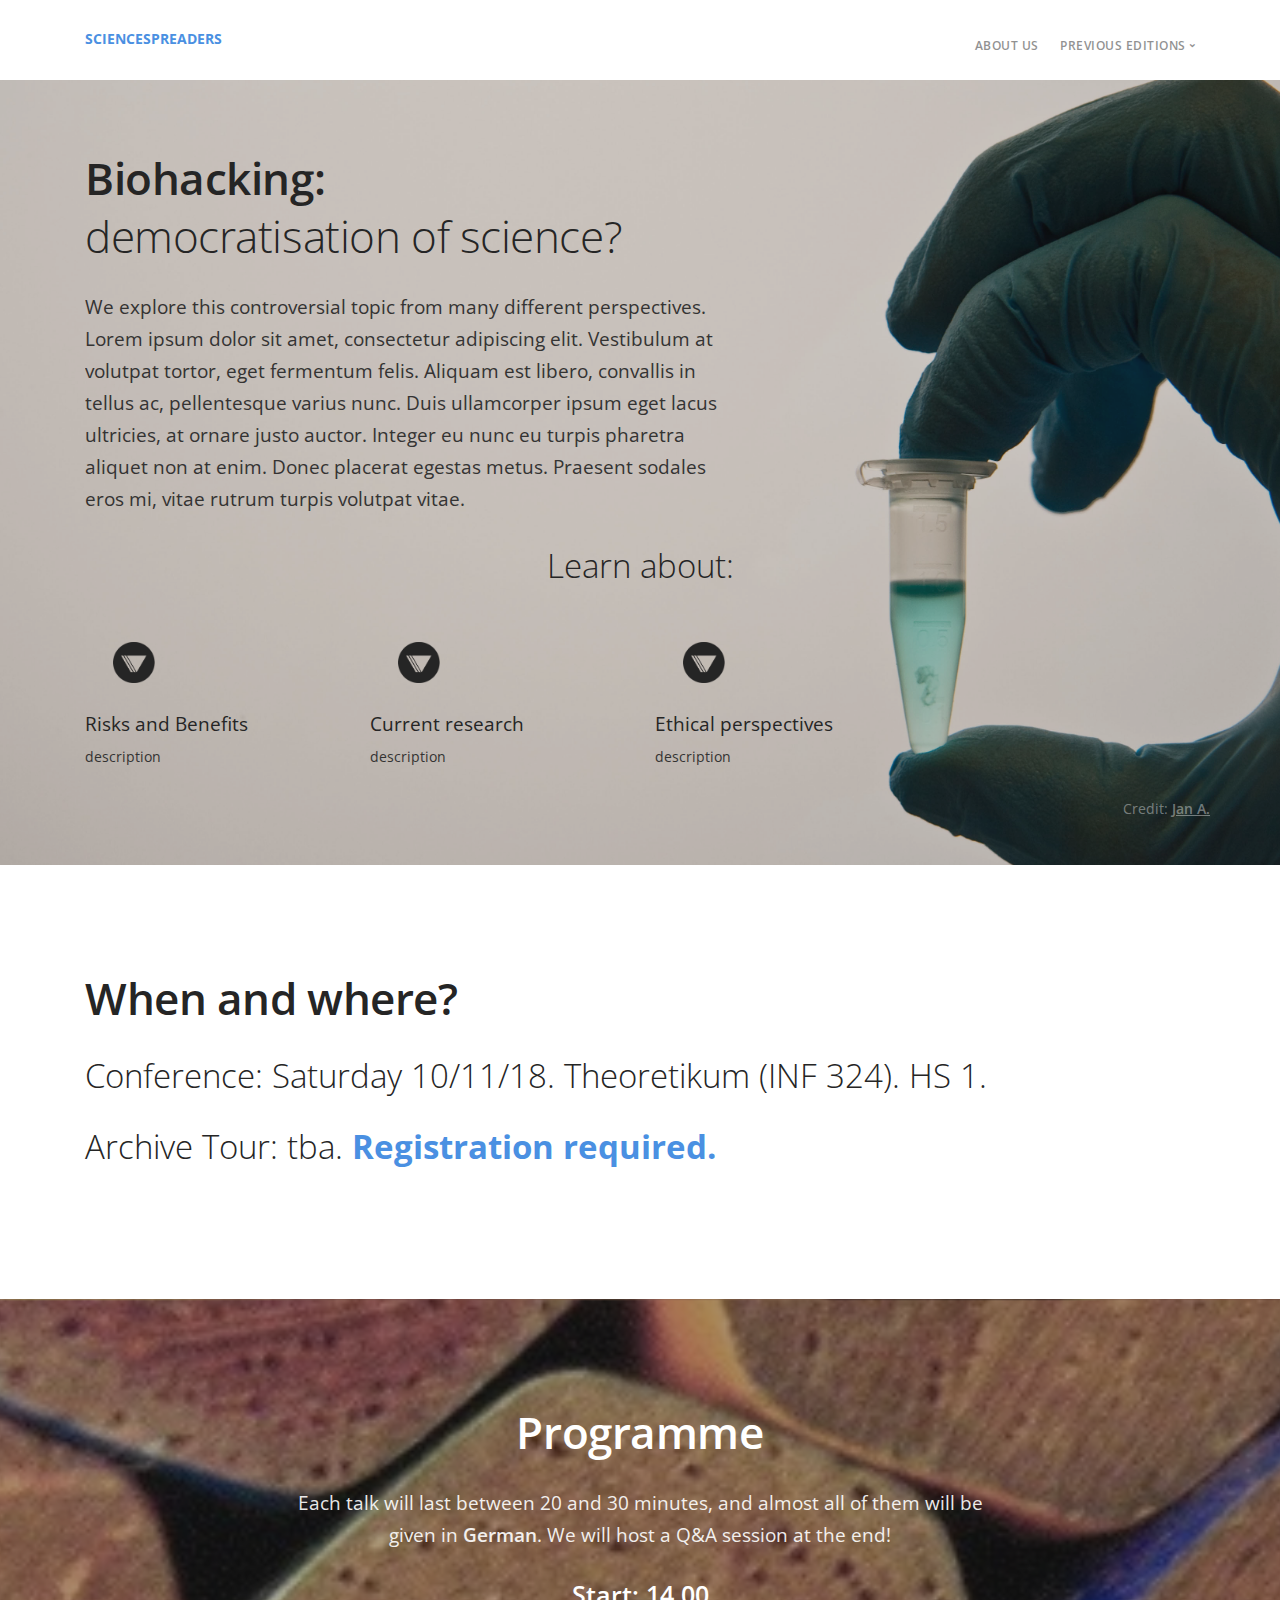
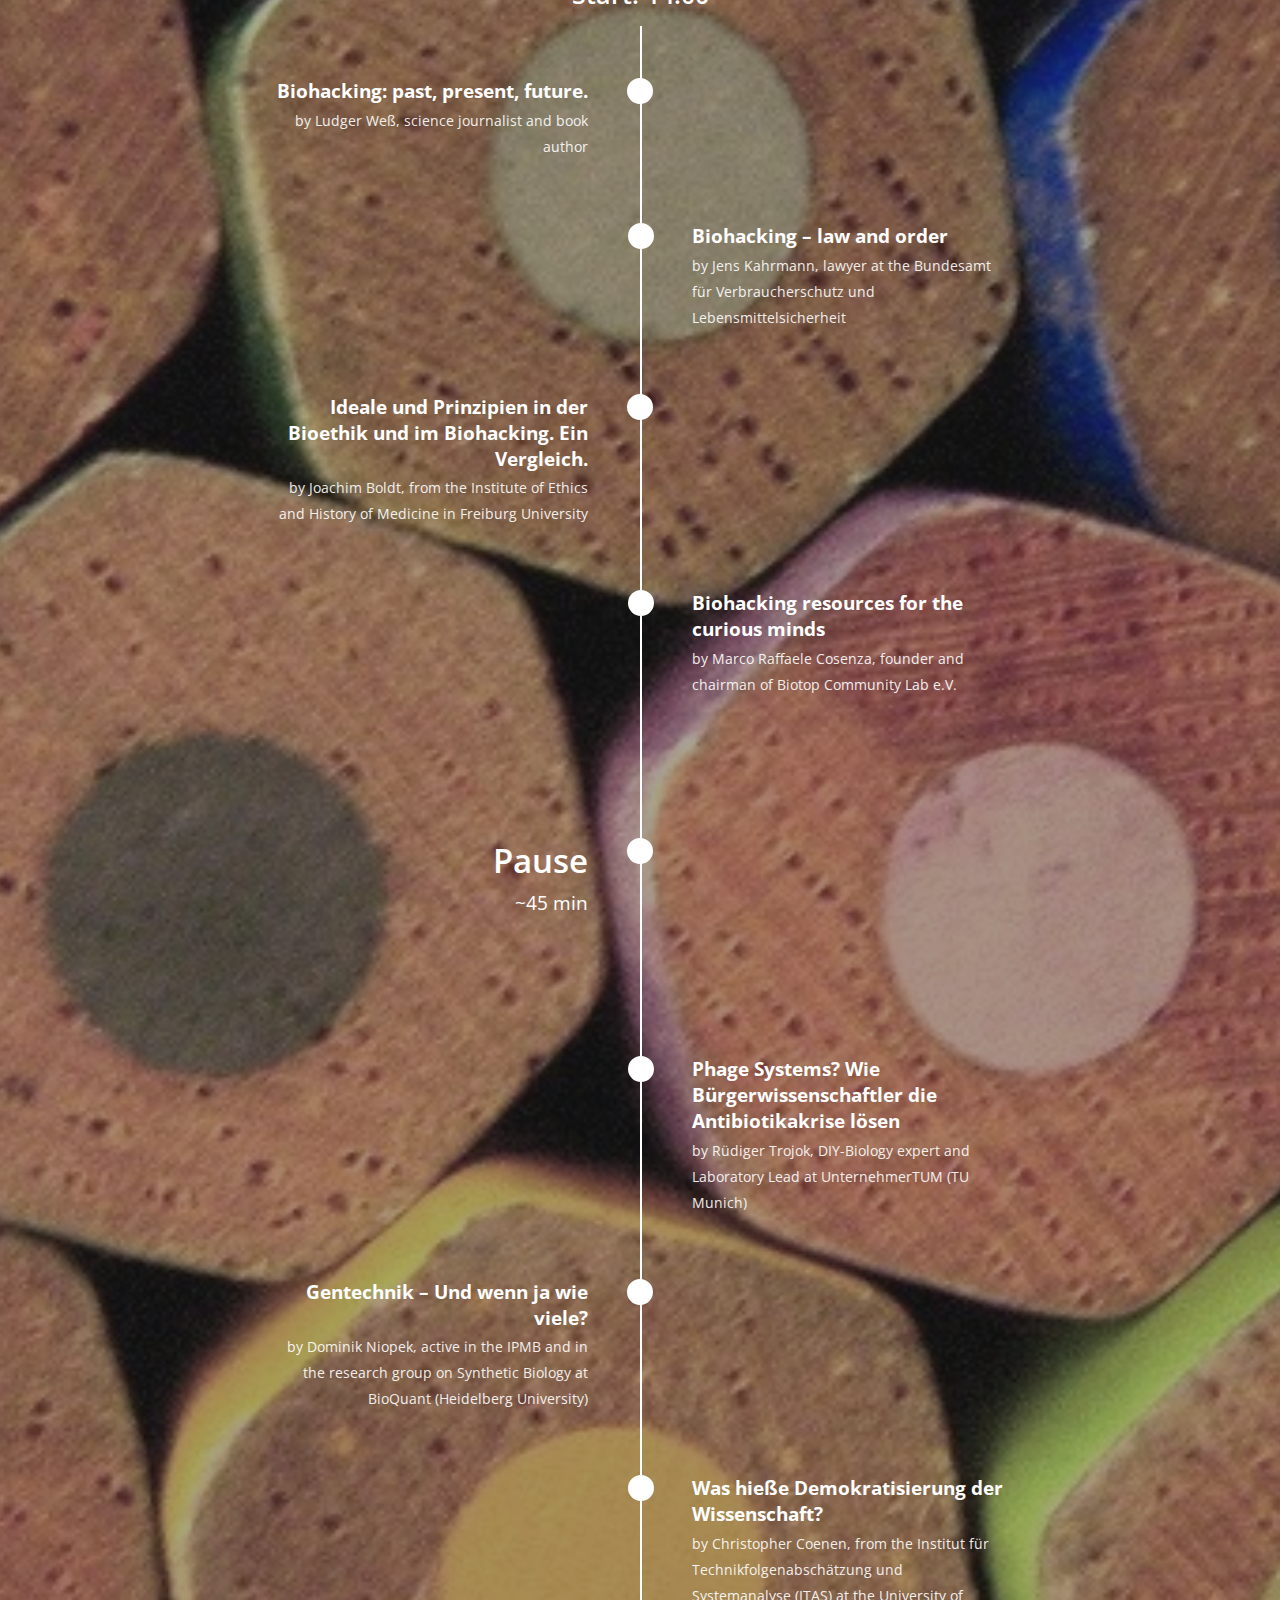
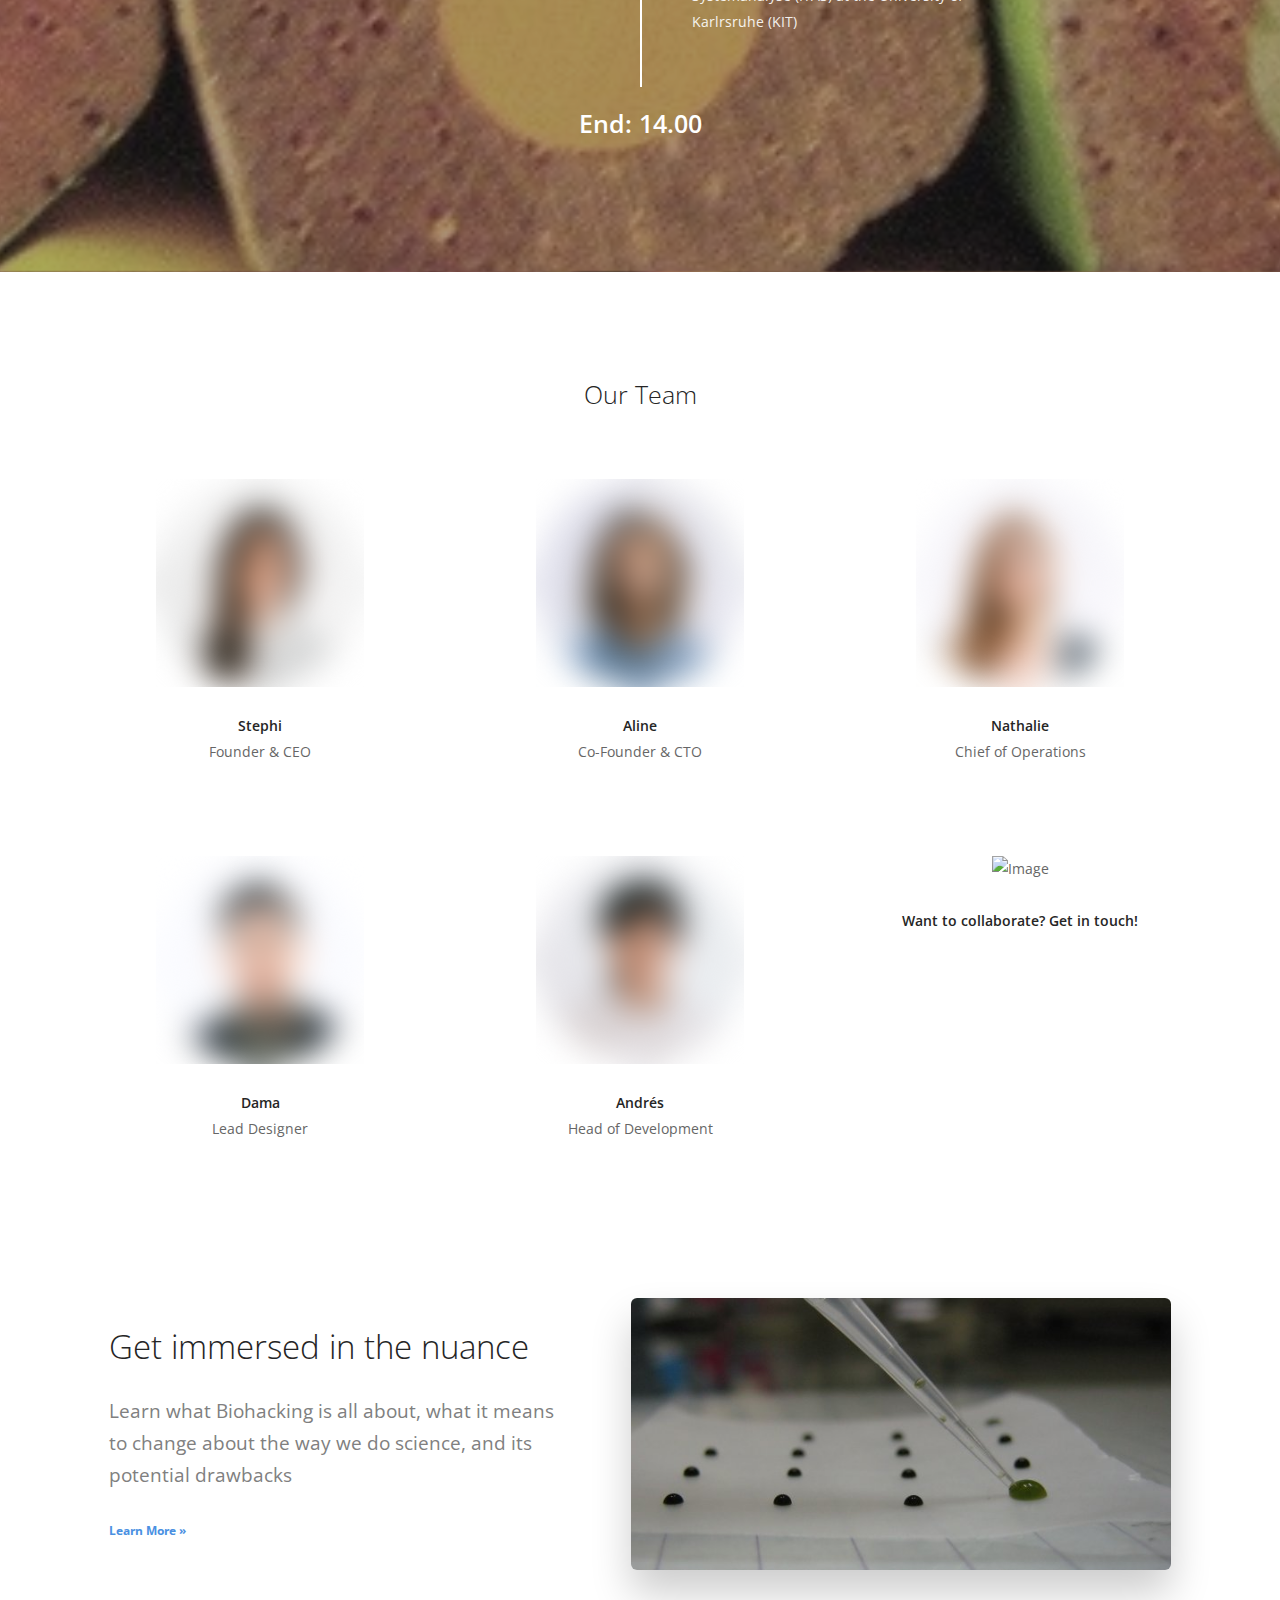
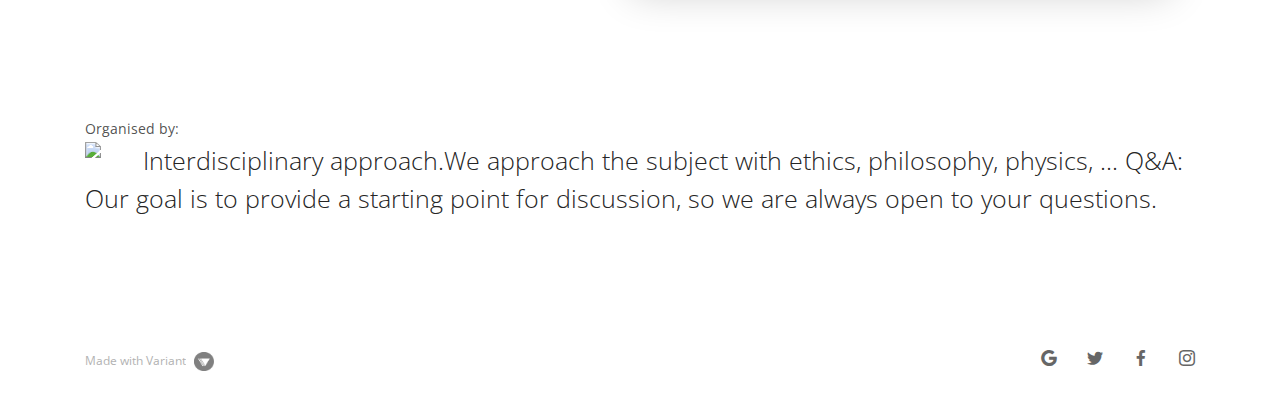
==== commit 3d182526: "Website 0.8" ====
--- a/index.html
+++ b/index.html
@@ -20,7 +20,6 @@
                     <div class="container">
                         <div class="row">
                             <div class="col-3 col-md-2">
-                                <a href="index.html"> <img class="logo logo-skizze" alt="logo" src="img/logo-skizze.png"> <img class="logo logo-skizze" alt="logo" src="img/logo-skizze.png"> </a>
                             </div>
                             <div class="col-9 col-md-10 text-right">
                                 <a href="#" class="hamburger-toggle" data-toggle-class="#menu1;hidden-xs hidden-sm"> <i class="icon icon--sm stack-interface stack-menu"></i> </a>
@@ -33,7 +32,7 @@
                         <div class="row">
                             <div class="col-lg-1 col-md-2 hidden-xs">
                                 <div class="bar__module">
-                                    <a href="index.html"> <img class="logo logo-skizze" alt="logo" src="img/logo-skizze.png">
+                                    <a href="index.html"> SCIENCESPREADERS
                                     <!-- <img class="logo logo-skizze" alt="logo" src="img/logo-skizze.png">  --> </a>
                                 </div>
                             </div>
@@ -41,7 +40,7 @@
                                 <div class="bar__module">
                                     <ul class="menu-horizontal text-left">
                                         <li> <a href="#">About us</a> </li>
-                                        <li> <a href="#">Speakers</a> </li>
+                                        <!-- <li> <a href="#">Speakers</a> </li> -->
                                         <li class="dropdown"> <span class="dropdown__trigger">Previous Editions</span>
                                             <div class="dropdown__container">
                                                 <div class="container">
@@ -77,38 +76,49 @@
             <section class="cover cover-features imagebg space--sm" data-overlay="2">
                 <div class="background-image-holder"> <img alt="background" src="img/test-tube.jpg"> </div>
                 <div class="container">
-                    <div class="row">
+                    <div class="row", style="margin-bottom: 2em;">
                         <div class="col-md-9 col-lg-7">
-                            <h1><b>Biohacking:</b><br>democratization of science?<br></h1>
-                            <p class="lead"> We explore this controversial topic from many different perspectives</p>
-                            <a class="btn btn--primary type--uppercase" href="#"> <span class="btn__text">
-						Learn More
-					</span> </a>
-                        </div>
-                    </div>
-                    <div class="row">
-                        <div class="col-md-4">
-                            <div class="feature feature-1 boxed boxed--border bg--white">
-                                <h5>Interdisciplinary approach</h5>
-                                <p>We approach the subject with ethics, philosophy, physics, ...</p> <a href="#">
-                        Learn More
-                    </a> </div>
-                        </div>
-                        <div class="col-md-4">
-                            <div class="feature feature-1 boxed boxed--border bg--white">
-                                <h5>Q&A</h5>
-                                <p> Our goal is to provide a starting point for discussion, so we are always open to your questions</p> <a href="#">
-                        Learn More
-                    </a> </div>
-                        </div>
-                        <div class="col-md-4">
-                            <div class="feature feature--featured feature-1 boxed boxed--border bg--white">
-                                <h5>Subtitle</h5>
-                                <p> [content] </p> <a href="#">
-                        Learn More
-                    </a> <span class="label">Hot</span> </div>
-                        </div>
-                    </div>
+                            <h1 style="color:#252525;"><b>Biohacking:</b><br>democratisation of science?<br></h1>
+                            <p class="lead" style="color:#252525;"> We explore this controversial topic from many different perspectives. Lorem ipsum dolor sit amet, consectetur adipiscing elit. Vestibulum at volutpat tortor, eget fermentum felis. Aliquam est libero, convallis in tellus ac, pellentesque varius nunc. Duis ullamcorper ipsum eget lacus ultricies, at ornare justo auctor. Integer eu nunc eu turpis pharetra aliquet non at enim. Donec placerat egestas metus. Praesent sodales eros mi, vitae rutrum turpis volutpat vitae.</p>
+                        </div>
+                    </div>
+                    <div class="text-center">
+                        <h2 class="text-center", style="color:#252525 ">Learn about:</h2>
+                    </div>
+                    <div class="row">
+                        <div class="col-md-6 col-lg-3">
+                            <div class="text-block">
+                                <img class="myicon" src="img/logo-variant-small-orig.png">
+                                <h4 class="blacktxt">Risks and Benefits</h4>
+                                <p class="blacktxt">description</p>
+                            </div>
+                        </div>
+                        <div class="col-md-6 col-lg-3">
+                            <div class="text-block">
+                                <img class="myicon" src="img/logo-variant-small-orig.png">
+                                <h4 class="blacktxt">Current research</h4>
+                                <p class="blacktxt">description</p>
+                            </div>
+                        </div>
+                        <div class="col-md-6 col-lg-3">
+                            <div class="text-block">
+                                <img class="myicon" src="img/logo-variant-small-orig.png">
+                                <h4 class="blacktxt">Ethical perspectives</h4>
+                                <p class="blacktxt">description</p>
+                            </div>
+                        </div>
+                    </div>
+                    <div class="row", style="text-align: right; vertical-align: top; float: right;">
+                        <span style="color: rgba(255,255,255,0.4); display: inline-block;">Credit: <a  style="color: rgba(255,255,255,0.4);" href="https://www.flickr.com/photos/kriechstrom/5432616061/in/[base64]"> Jan A. </a>
+                    </span>
+                    </div>
+                </div>
+            </section>
+            <section>
+                <div class="container">
+                    <h1><b>When and where? </b></h1>
+                    <h2>Conference: </b>Saturday 10/11/18. Theoretikum (INF 324). HS 1.</h2>
+                    <h2>Archive Tour: tba. <a href="mailto:sciencespreadershd@gmail.com?subject=Biology%20in%20the%20Archive&amp;body=Name:%0D%0ALast%20name:%0D%0AHow%20many%20people%20are%20coming%20in%20my%20group?:%20__">Registration required.</a></h2>
                 </div>
             </section>
            <!--
@@ -130,6 +140,90 @@
                 </div>
             </section>
             -->
+            <section class="text-center imagebg" data-overlay="4">
+                <div class="background-image-holder"> <img alt="background" src="img/crayons_purple.jpg"> </div>
+                <div class="container">
+                    <div class="row">
+                        <div class="col-md-10 col-lg-8">
+                            <h1><b>Programme</b></h1>
+                            <p class="lead"> Each talk will last between 20  and 30 minutes, and almost all of them will be given in <b>German</b>. We will host a Q&A session at the end!</p>
+                        </div>
+                    </div>
+                </div>
+                <div class="container">
+                    <div class="row justify-content-center">
+                        <div class="col-lg-8">
+                            <h3 style="text-align: center; margin-top: 1em; margin-bottom: 0.5em;"><b>Start: 14.00</b></h3>
+                            <div class="process-1">
+                                <div class="process__item">
+                                    <h4 class="process__subtitle">Biohacking: past, present, future.</h4>
+                                    <p>by Ludger Weß, science journalist and book author</p>
+                                </div>
+                                <div class="process__item">
+                                    <h4 class="process__subtitle">Biohacking – law and order </h4>
+                                    <p>by Jens Kahrmann, lawyer at the Bundesamt für Verbraucherschutz und Lebensmittelsicherheit</p>
+                                </div>
+                                <div class="process__item">
+                                    <h4 class="process__subtitle">Ideale und Prinzipien in der Bioethik und im Biohacking. Ein Vergleich.</h4>
+                                    <p>by Joachim Boldt, from the Institute of Ethics and History of Medicine in Freiburg University</p> 
+                                </div>
+                                <div class="process__item" style="margin-bottom: 10em;">
+                                    <h4 class="process__subtitle">Biohacking resources for the curious minds</h4>
+                                    <p>by Marco Raffaele Cosenza, founder and chairman of Biotop Community Lab e.V.</p>
+                                </div>
+                                <div class="process__item", style="margin-bottom: 10em;">
+                                    <h2 class="process__subtitle"><b>Pause</b></h2>
+                                    <h4>~45 min</h4>
+                                </div>
+                                <div class="process__item">
+                                    <h4 class="process__subtitle">Phage Systems? Wie Bürgerwissenschaftler die Antibiotikakrise lösen</h4>
+                                    <p>by Rüdiger Trojok, DIY-Biology expert and Laboratory Lead at UnternehmerTUM (TU Munich)</p>
+                                </div>
+                                <div class="process__item">
+                                    <h4 class="process__subtitle">Gentechnik – Und wenn ja wie viele?</h4>
+                                    <p>by Dominik Niopek, active in the IPMB and in the research group on Synthetic Biology at BioQuant (Heidelberg University)</p>
+                                </div>
+                                <div class="process__item">
+                                    <h4 class="process__subtitle">Was hieße Demokratisierung der Wissenschaft?</h4>
+                                    <p>by Christopher Coenen, from the Institut für Technikfolgenabschätzung und Systemanalyse (ITAS) at the University of Karlrsruhe (KIT)</p>
+                                </div>
+                            </div>
+                                <h3 style="text-align: center; margin-top: 0.7em;""><b>End: 14.00</b></h3>
+                        </div>
+                    </div>
+                </div>
+            </section>
+            <section class="text-center">
+                <div class="container">
+                	<h3>Our Team</h3>
+                    <div class="row">
+                        <div class="col-md-4">
+                            <div class="feature feature-8"> <img alt="Image" src="img/avatar-round-1.png">
+                                <h5>Stephi</h5> <span>Founder &amp; CEO</span> </div>
+                        </div>
+                        <div class="col-md-4">
+                            <div class="feature feature-8"> <img alt="Image" src="img/avatar-round-3.png">
+                                <h5>Aline</h5> <span>Co-Founder &amp; CTO</span> </div>
+                        </div>
+                        <div class="col-md-4">
+                            <div class="feature feature-8"> <img alt="Image" src="img/avatar-round-2.png">
+                                <h5>Nathalie</h5> <span>Chief of Operations</span> </div>
+                        </div>
+                        <div class="col-md-4">
+                            <div class="feature feature-8"> <img alt="Image" src="img/avatar-round-4.png">
+                                <h5>Dama</h5> <span>Lead Designer</span> </div>
+                        </div>
+                        <div class="col-md-4">
+                            <div class="feature feature-8"> <img alt="Image" src="img/avatar-round-5.png">
+                                <h5>Andrés</h5> <span>Head of Development</span> </div>
+                        </div>
+                        <div class="col-md-4">
+                            <div class="feature feature-8"> <img alt="Image" src="img/plus.png">
+                                <h5>Want to collaborate? Get in touch!<br></h5> <span> </span> </div>
+                        </div>
+                    </div>
+                </div>
+            </section>
             <section class="switchable feature-large">
                 <div class="container">
                     <div class="row justify-content-around">
@@ -142,144 +236,17 @@
                     </div>
                 </div>
             </section>
-            <section class="text-center">
-                <div class="container">
-                	<h2>ICONS 1</h2>
-                    <div class="row">
-                        <div class="col-md-6 col-lg-3">
-                            <div class="text-block"> <i class="icon icon--lg icon-Mail-3 color--dark"></i>
-                                <h4>Mailer Integrations</h4>
-                                <p> for marketing campaigns </p>
-                            </div>
-                        </div>
-                        <div class="col-md-6 col-lg-3">
-                            <div class="text-block"> <i class="icon icon--lg icon-Air-Balloon color--dark"></i>
-                                <h4>Diverse Icons</h4>
-                                <p> from a library over over 1,000 </p>
-                            </div>
-                        </div>
-                        <div class="col-md-6 col-lg-3">
-                            <div class="text-block"> <i class="icon icon--lg icon-Bacteria color--dark"></i>
-                                <h4>Modular Design</h4>
-                                <p> for maximum flexibility </p>
-                            </div>
-                        </div>
-                        <div class="col-md-6 col-lg-3">
-                            <div class="text-block"> <i class="icon icon--lg icon-Fingerprint-2 color--dark"></i>
-                                <h4>Modular Design</h4>
-                                <p> for maximum flexibility </p>
-                            </div>
-                        </div>
-                    </div>
-                </div>
-            </section>
-            <section class="features-small-14 text-center">
-                <div class="container">
-                	<h2>ICONS 2</h2>
-                    <div class="row">
-                        <div class="col-lg-6 col-md-8">
-                            <div class="row justify-content-center">
-                                <div class="col-md-4">
-                                    <div class="text-block"> <i class="icon color--dark icon-Preview"></i>
-                                        <h4>Showcase Products</h4>
-                                    </div>
-                                </div>
-                                <div class="col-md-4">
-                                    <div class="text-block"> <i class="icon color--dark icon-Post-Mail2"></i>
-                                        <h4>Mailer Integrations</h4>
-                                    </div>
-                                </div>
-                                <div class="col-md-4">
-                                    <div class="text-block"> <i class="icon color--dark icon-Fingerprint-2"></i>
-                                        <h4>Infinitely Customisable</h4>
-                                    </div>
-                                </div>
-                                <div class="col-md-4">
-                                    <div class="text-block"> <i class="icon color--dark icon-Life-Safer"></i>
-                                        <h4>Dedicated Support Team</h4>
-                                    </div>
-                                </div>
-                                <div class="col-md-4">
-                                    <div class="text-block"> <i class="icon color--dark icon-Duplicate-Window"></i>
-                                        <h4>Modular Markup and Design</h4>
-                                    </div>
-                                </div>
-                                <div class="col-md-4">
-                                    <div class="text-block"> <i class="icon color--dark icon-Clock-Back"></i>
-                                        <h4>Save Time</h4>
-                                    </div>
-                                </div>
-                            </div>
-                        </div>
-                    </div>
-                </div>
-            </section>
             <section>
                 <div class="container">
-                	<h2>ICONS 3</h2>
-                    <div class="row">
-                        <div class="col-md-6 col-lg-3">
-                            <div class="feature feature-6"> <i class="icon icon--sm icon-Post-Mail2 color--primary"></i>
-                                <h5>Collect Leads</h5>
-                                <p> Stack comes with integration for Mail Chimp and Campaign Monitor forms - ideal for launching modern marketing campaigns </p>
-                            </div>
-                        </div>
-                        <div class="col-md-6 col-lg-3">
-                            <div class="feature feature-6"> <i class="icon icon--sm icon-Preview color--primary"></i>
-                                <h5>Showcase Products</h5>
-                                <p> Give your products the presentation they deserve with Stack's uniquely presents e-commerce styling — perfectly suited to tech products </p>
-                            </div>
-                        </div>
-                        <div class="col-md-6 col-lg-3">
-                            <div class="feature feature-6"> <i class="icon icon--sm icon-Pen color--primary"></i>
-                                <h5>Engage Users</h5>
-                                <p> Taking inspiration from high-profile tech companies, Stack's diverse blog styles make your written-content shine and your user's smile </p>
-                            </div>
-                        </div>
-                        <div class="col-md-6 col-lg-3">
-                            <div class="feature feature-6"> <i class="icon icon--sm icon-Road-3 color--primary"></i>
-                                <h5>Launch Quickly</h5>
-                                <p> Forget handling cumbersome mockups. Get building immediately in the comfort of your browser. Our customers love the ability to launch beautiful sites quickly. </p>
-                            </div>
-                        </div>
-                    </div>
-                </div>
-            </section>
-            <section class="text-center">
-                <div class="container">
-                	<h3>Our Team</h3>
-                    <div class="row">
-                        <div class="col-md-4">
-                            <div class="feature feature-8"> <img alt="Image" src="img/avatar-round-1.png">
-                                <h5>Stephi</h5> <span>Founder &amp; CEO</span> </div>
-                        </div>
-                        <div class="col-md-4">
-                            <div class="feature feature-8"> <img alt="Image" src="img/avatar-round-3.png">
-                                <h5>Aline</h5> <span>Co-Founder &amp; CTO</span> </div>
-                        </div>
-                        <div class="col-md-4">
-                            <div class="feature feature-8"> <img alt="Image" src="img/avatar-round-2.png">
-                                <h5>Nathalie</h5> <span>Chief of Operations</span> </div>
-                        </div>
-                        <div class="col-md-4">
-                            <div class="feature feature-8"> <img alt="Image" src="img/avatar-round-4.png">
-                                <h5>Dama</h5> <span>Lead Designer</span> </div>
-                        </div>
-                        <div class="col-md-4">
-                            <div class="feature feature-8"> <img alt="Image" src="img/avatar-round-5.png">
-                                <h5>Andrés</h5> <span>Head of Development</span> </div>
-                        </div>
-                        <div class="col-md-4">
-                            <div class="feature feature-8"> <img alt="Image" src="img/plus.png">
-                                <h5>Want to collaborate? Get in touch!<br></h5> <span> </span> </div>
-                        </div>
+                    <div style="margin-top: 3em; color: rgba(37, 37, 37, 0.8)"">Organised by: <br />
+                        <img src="img/logo.png" class="side_img", style="float: left;"> <h3 style="color: #252525;">Interdisciplinary approach.We approach the subject with ethics, philosophy, physics, ... Q&A: Our goal is to provide a starting point for discussion, so we are always open to your questions.</h3>
                     </div>
                 </div>
             </section>
             <footer class="footer-7 text-center-xs">
                 <div class="container">
                     <div class="row">
-                        <div class="col-sm-6"> <span class="type--fine-print">2018 ScienceSpreadersHD</span> </div>
+                        <div class="col-sm-6"> <span class="type--fine-print">Made with Variant</span> <img class="mysocicon" src="img/logo-variant-small.png"> </div>
                         <div class="col-sm-6 text-right text-center-xs">
                             <ul class="social-list list-inline">
                                 <li><a href="#"><i class="socicon socicon-google icon icon--xs"></i></a></li>
--- a/css/theme.css
+++ b/css/theme.css
@@ -68,6 +68,13 @@
     font-size: 81.25%;
   }
 }
+/**! Start Custom **/
+
+.title {
+  text-align: center;
+}
+/**! End Custom **/
+
 body {
   font-size: 1em;
   line-height: 1.85714286em;
@@ -7087,7 +7094,7 @@
   width: 50%;
 }
 .process-1 .process__item:not(:last-child) {
-  margin-bottom: 1.85714286em;
+  margin-bottom: 4.5em;
 }
 .process-1:before {
   content: '';
@@ -7106,7 +7113,7 @@
   width: 1.85714286em;
   height: 1.85714286em;
   background: #fff;
-  border: 2px solid #4a90e2;
+  border: 2px solid #ffffff;
   border-radius: 50%;
   position: absolute;
   top: 0;
@@ -7121,6 +7128,7 @@
     right: -0.92857143em;
   }
   .process-1 .process__item:nth-child(even) {
+    text-align: left;
     margin-left: 50%;
     padding-left: 3.71428571em;
   }
@@ -9341,4 +9349,4 @@
     margin-left: auto;
     margin-right: auto;
   }
-}
+}--- a/css/custom.css
+++ b/css/custom.css
@@ -1 +1,37 @@
-/*! Place your custom styles here */+/*! Place your custom styles here */
+/* Only troubleshooting
+h4 {
+	color:#252525 !important
+} */
+
+.blacktxt {
+	color:#252525 !important;
+}
+.process__subtitle {
+	margin-bottom: 0.2em;
+	font-weight: bold;
+}
+.side_img {
+	max-width: 25em;
+	max-height: 25em;
+	width: auto;
+	height: auto;
+	display: block;
+	margin-top: auto;
+	margin-bottom: auto; 
+	margin-right: 3em;
+}
+.mysocicon{
+	max-width: 20px;
+	max-height: 20px;
+	margin-left: 0.3em;
+}
+.myicon{
+	max-width:3em;
+	max-height:3em;
+	margin: 2em;
+}
+.mycredit{
+	color:rgba(255,255,255,0.4);
+	display:inline-block;
+}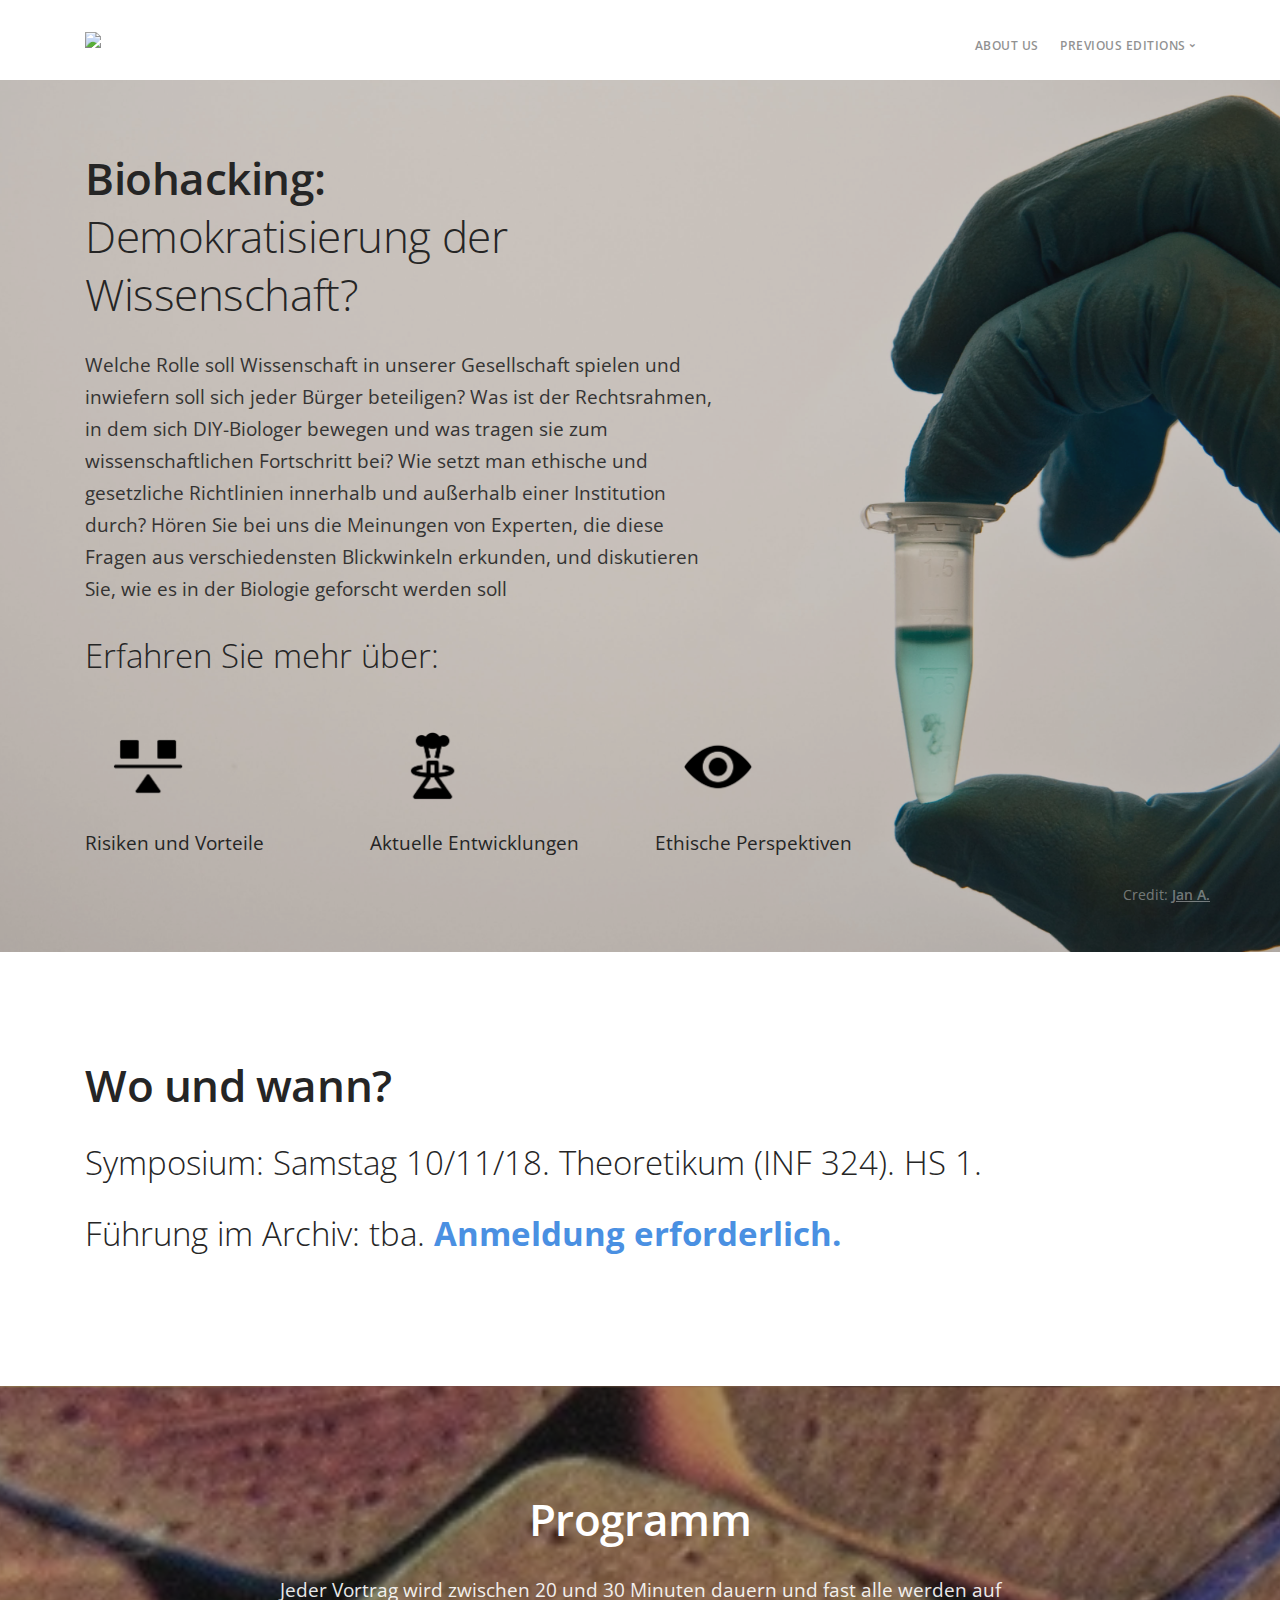
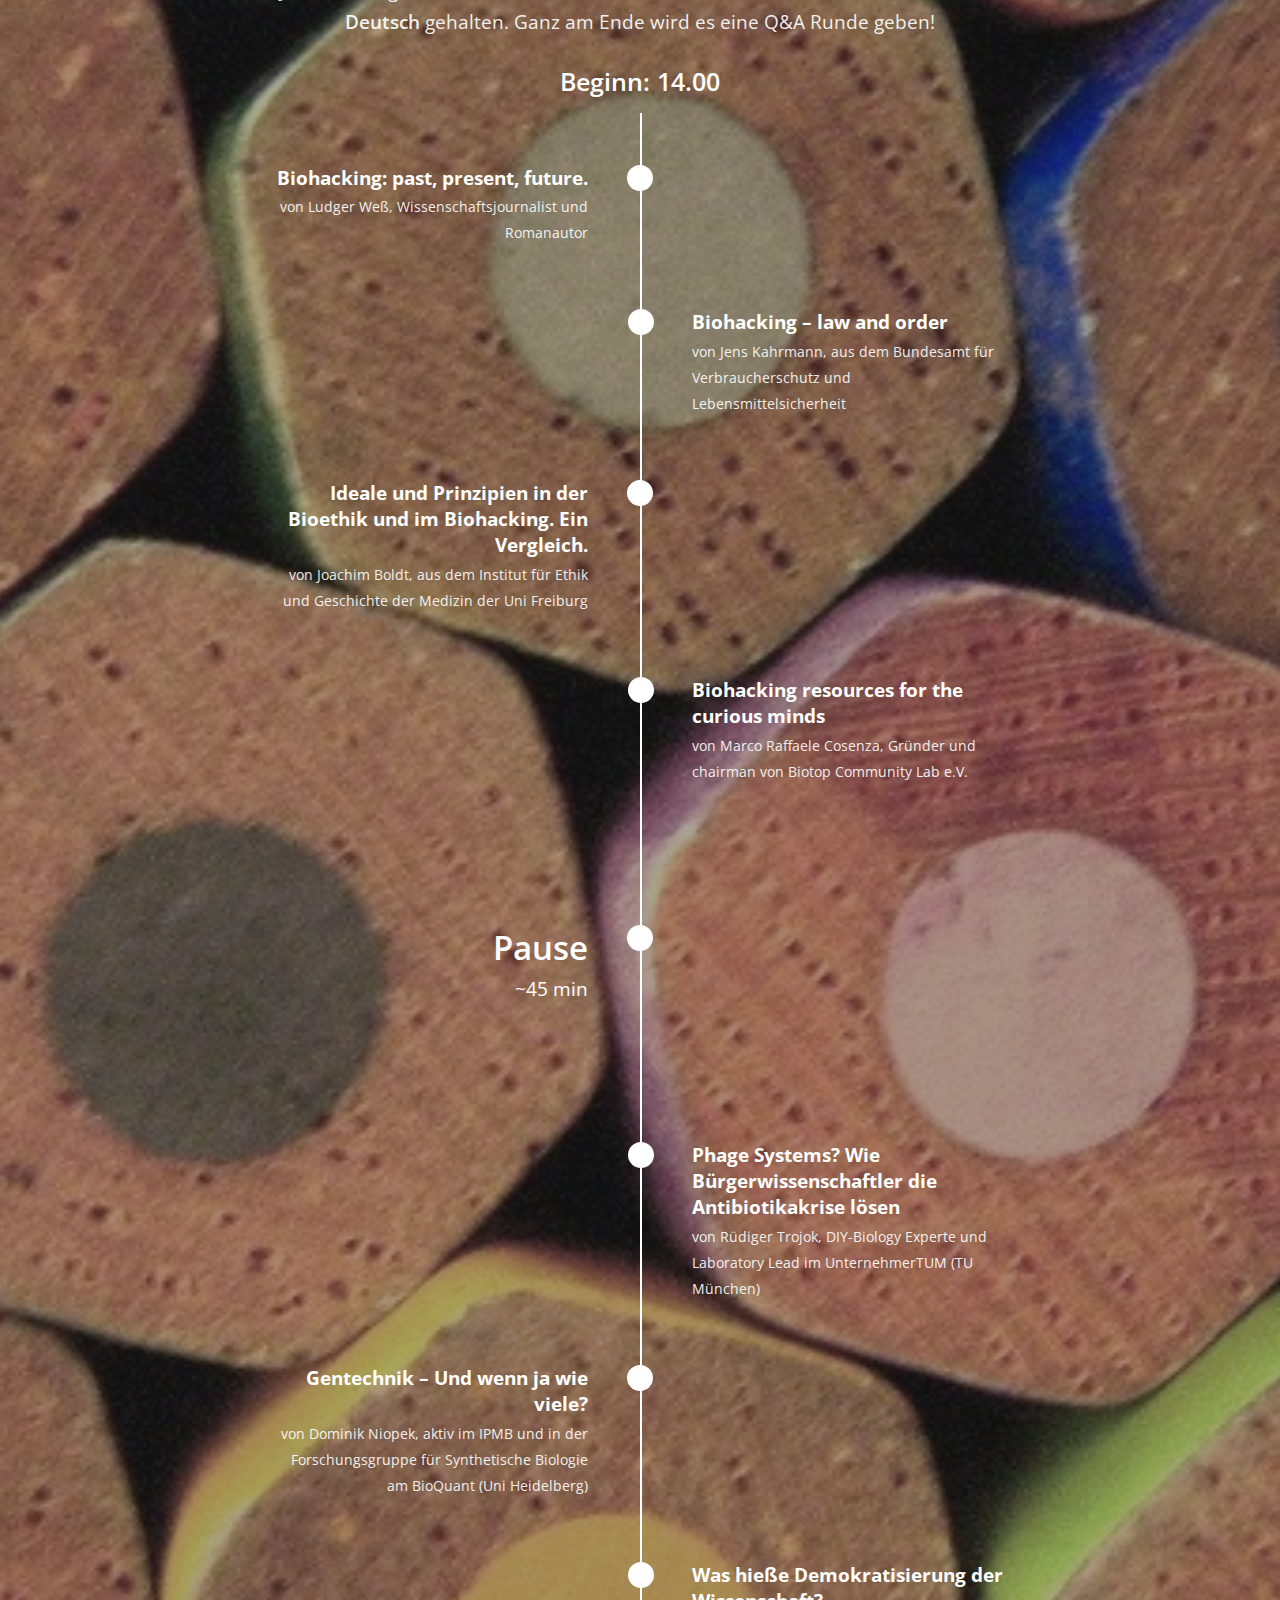
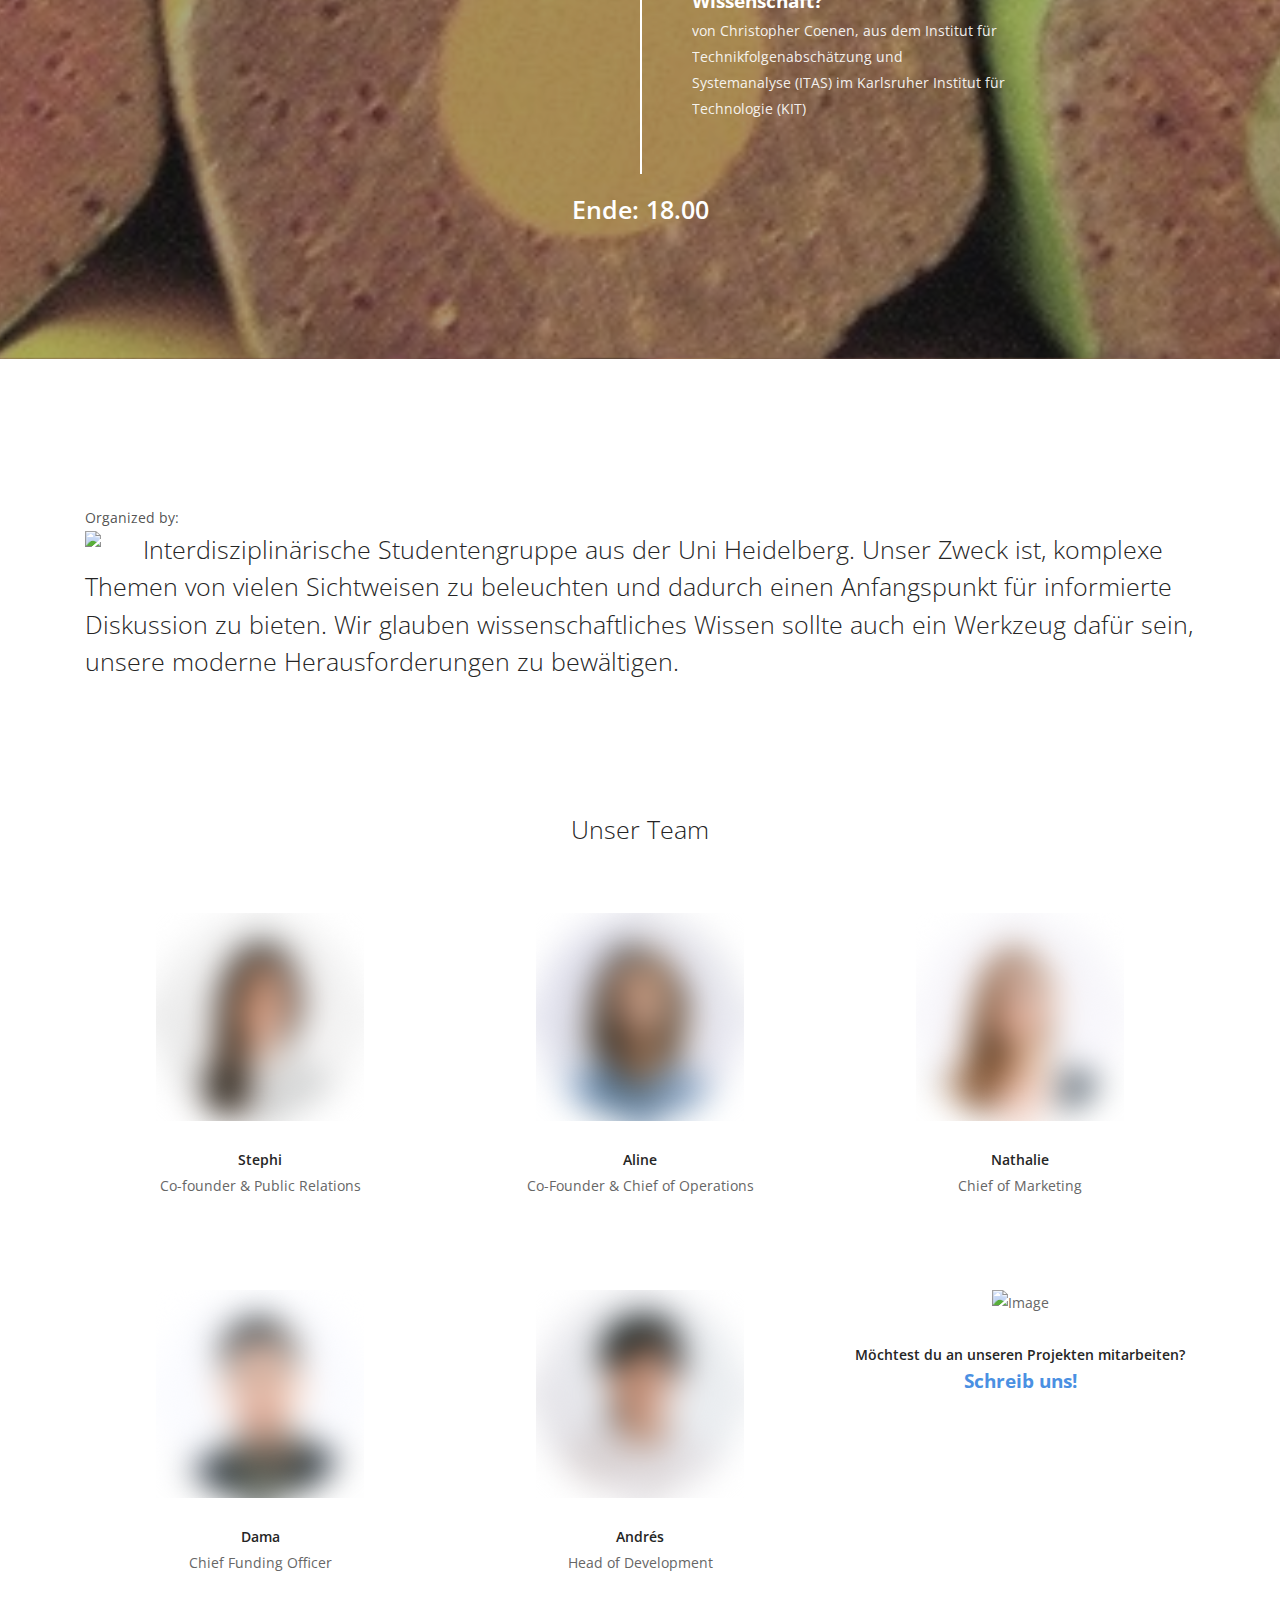
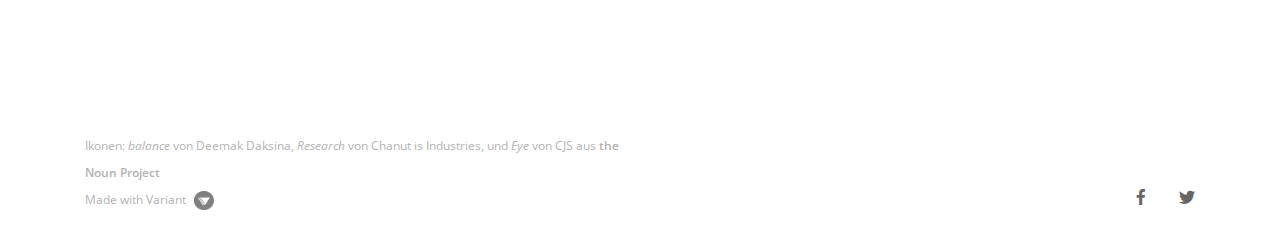
==== commit 8f553616: "v 0.9" ====
--- a/index.html
+++ b/index.html
@@ -32,8 +32,8 @@
                         <div class="row">
                             <div class="col-lg-1 col-md-2 hidden-xs">
                                 <div class="bar__module">
-                                    <a href="index.html"> SCIENCESPREADERS
-                                    <!-- <img class="logo logo-skizze" alt="logo" src="img/logo-skizze.png">  --> </a>
+                                    <a class="blacktxt" href="index.html">
+                                    <img class="loghead" src="img/logo_crop.png"></a>
                                 </div>
                             </div>
                             <div class="col-lg-11 col-md-12 text-right text-left-xs text-left-sm">
@@ -78,33 +78,33 @@
                 <div class="container">
                     <div class="row", style="margin-bottom: 2em;">
                         <div class="col-md-9 col-lg-7">
-                            <h1 style="color:#252525;"><b>Biohacking:</b><br>democratisation of science?<br></h1>
-                            <p class="lead" style="color:#252525;"> We explore this controversial topic from many different perspectives. Lorem ipsum dolor sit amet, consectetur adipiscing elit. Vestibulum at volutpat tortor, eget fermentum felis. Aliquam est libero, convallis in tellus ac, pellentesque varius nunc. Duis ullamcorper ipsum eget lacus ultricies, at ornare justo auctor. Integer eu nunc eu turpis pharetra aliquet non at enim. Donec placerat egestas metus. Praesent sodales eros mi, vitae rutrum turpis volutpat vitae.</p>
-                        </div>
-                    </div>
-                    <div class="text-center">
-                        <h2 class="text-center", style="color:#252525 ">Learn about:</h2>
+                            <h1 style="color:#252525;"><b>Biohacking:</b><br>Demokratisierung der Wissenschaft?<br></h1>
+                            <p class="lead" style="color:#252525;"> Welche Rolle soll Wissenschaft in unserer Gesellschaft spielen und inwiefern soll sich jeder Bürger beteiligen? Was ist der Rechtsrahmen, in dem sich DIY-Biologer bewegen und was tragen sie zum wissenschaftlichen Fortschritt bei? Wie setzt man ethische und gesetzliche Richtlinien innerhalb und außerhalb einer Institution durch? Hören Sie bei uns die Meinungen von Experten, die diese Fragen aus verschiedensten Blickwinkeln erkunden, und diskutieren Sie, wie es in der Biologie geforscht werden soll</p>
+                        </div>
+                    </div>
+                    <div>
+                        <h2 style="color:#252525 ">Erfahren Sie mehr über:</h2>
                     </div>
                     <div class="row">
                         <div class="col-md-6 col-lg-3">
                             <div class="text-block">
-                                <img class="myicon" src="img/logo-variant-small-orig.png">
-                                <h4 class="blacktxt">Risks and Benefits</h4>
-                                <p class="blacktxt">description</p>
+                                <img class="myicon" src="img/balance.png">
+                                <h4 class="blacktxt">Risiken und Vorteile</h4>
+                                <!-- <p class="blacktxt"></p> -->
                             </div>
                         </div>
                         <div class="col-md-6 col-lg-3">
                             <div class="text-block">
-                                <img class="myicon" src="img/logo-variant-small-orig.png">
-                                <h4 class="blacktxt">Current research</h4>
-                                <p class="blacktxt">description</p>
+                                <img class="myicon" src="img/research.png">
+                                <h4 class="blacktxt">Aktuelle Entwicklungen</h4>
+                                <!-- <p class="blacktxt"></p> -->
                             </div>
                         </div>
                         <div class="col-md-6 col-lg-3">
                             <div class="text-block">
-                                <img class="myicon" src="img/logo-variant-small-orig.png">
-                                <h4 class="blacktxt">Ethical perspectives</h4>
-                                <p class="blacktxt">description</p>
+                                <img class="myicon" src="img/eye.png">
+                                <h4 class="blacktxt">Ethische Perspektiven</h4>
+                                <!-- <p class="blacktxt"></p> -->
                             </div>
                         </div>
                     </div>
@@ -116,9 +116,9 @@
             </section>
             <section>
                 <div class="container">
-                    <h1><b>When and where? </b></h1>
-                    <h2>Conference: </b>Saturday 10/11/18. Theoretikum (INF 324). HS 1.</h2>
-                    <h2>Archive Tour: tba. <a href="mailto:sciencespreadershd@gmail.com?subject=Biology%20in%20the%20Archive&amp;body=Name:%0D%0ALast%20name:%0D%0AHow%20many%20people%20are%20coming%20in%20my%20group?:%20__">Registration required.</a></h2>
+                    <h1><b>Wo und wann? </b></h1>
+                    <h2>Symposium: </b>Samstag 10/11/18. Theoretikum (INF 324). HS 1.</h2>
+                    <h2>Führung im Archiv: tba. <a href="mailto:sciencespreadershd@gmail.com?subject=Biology%20in%20the%20Archive&amp;body=Name:%0D%0ALast%20name:%0D%0AHow%20many%20people%20are%20coming%20in%20my%20group?:%20__">Anmeldung erforderlich.</a></h2>
                 </div>
             </section>
            <!--
@@ -145,31 +145,31 @@
                 <div class="container">
                     <div class="row">
                         <div class="col-md-10 col-lg-8">
-                            <h1><b>Programme</b></h1>
-                            <p class="lead"> Each talk will last between 20  and 30 minutes, and almost all of them will be given in <b>German</b>. We will host a Q&A session at the end!</p>
+                            <h1><b>Programm</b></h1>
+                            <p class="lead"> Jeder Vortrag wird zwischen 20 und 30 Minuten dauern und fast alle werden auf <b>Deutsch</b> gehalten. Ganz am Ende wird es eine Q&A Runde geben!</p>
                         </div>
                     </div>
                 </div>
                 <div class="container">
                     <div class="row justify-content-center">
                         <div class="col-lg-8">
-                            <h3 style="text-align: center; margin-top: 1em; margin-bottom: 0.5em;"><b>Start: 14.00</b></h3>
+                            <h3 style="text-align: center; margin-top: 1em; margin-bottom: 0.5em;"><b>Beginn: 14.00</b></h3>
                             <div class="process-1">
                                 <div class="process__item">
                                     <h4 class="process__subtitle">Biohacking: past, present, future.</h4>
-                                    <p>by Ludger Weß, science journalist and book author</p>
+                                    <p>von Ludger Weß, Wissenschaftsjournalist und Romanautor</p>
                                 </div>
                                 <div class="process__item">
                                     <h4 class="process__subtitle">Biohacking – law and order </h4>
-                                    <p>by Jens Kahrmann, lawyer at the Bundesamt für Verbraucherschutz und Lebensmittelsicherheit</p>
+                                    <p>von Jens Kahrmann, aus dem Bundesamt f&uuml;r Verbraucherschutz und Lebensmittelsicherheit</p>
                                 </div>
                                 <div class="process__item">
                                     <h4 class="process__subtitle">Ideale und Prinzipien in der Bioethik und im Biohacking. Ein Vergleich.</h4>
-                                    <p>by Joachim Boldt, from the Institute of Ethics and History of Medicine in Freiburg University</p> 
+                                    <p>von Joachim Boldt, aus dem Institut f&uuml;r Ethik und Geschichte der Medizin der Uni Freiburg</p> 
                                 </div>
                                 <div class="process__item" style="margin-bottom: 10em;">
                                     <h4 class="process__subtitle">Biohacking resources for the curious minds</h4>
-                                    <p>by Marco Raffaele Cosenza, founder and chairman of Biotop Community Lab e.V.</p>
+                                    <p>von Marco Raffaele Cosenza, Gr&uuml;nder und chairman von Biotop Community Lab e.V.</p>
                                 </div>
                                 <div class="process__item", style="margin-bottom: 10em;">
                                     <h2 class="process__subtitle"><b>Pause</b></h2>
@@ -177,41 +177,48 @@
                                 </div>
                                 <div class="process__item">
                                     <h4 class="process__subtitle">Phage Systems? Wie Bürgerwissenschaftler die Antibiotikakrise lösen</h4>
-                                    <p>by Rüdiger Trojok, DIY-Biology expert and Laboratory Lead at UnternehmerTUM (TU Munich)</p>
+                                    <p>von R&uuml;diger Trojok, DIY-Biology Experte und Laboratory Lead im UnternehmerTUM (TU M&uuml;nchen)</p>
                                 </div>
                                 <div class="process__item">
                                     <h4 class="process__subtitle">Gentechnik – Und wenn ja wie viele?</h4>
-                                    <p>by Dominik Niopek, active in the IPMB and in the research group on Synthetic Biology at BioQuant (Heidelberg University)</p>
+                                    <p>von Dominik Niopek, aktiv im IPMB und in der Forschungsgruppe f&uuml;r Synthetische Biologie am BioQuant (Uni Heidelberg)</p>
                                 </div>
                                 <div class="process__item">
                                     <h4 class="process__subtitle">Was hieße Demokratisierung der Wissenschaft?</h4>
-                                    <p>by Christopher Coenen, from the Institut für Technikfolgenabschätzung und Systemanalyse (ITAS) at the University of Karlrsruhe (KIT)</p>
-                                </div>
-                            </div>
-                                <h3 style="text-align: center; margin-top: 0.7em;""><b>End: 14.00</b></h3>
-                        </div>
+                                    <p>von Christopher Coenen, aus dem Institut f&uuml;r Technikfolgenabsch&auml;tzung und Systemanalyse (ITAS) im Karlsruher Institut für Technologie (KIT)</p>
+                                </div>
+                            </div>
+                                <h3 style="text-align: center; margin-top: 0.7em;""><b>Ende: 18.00</b></h3>
+                        </div>
+                    </div>
+                </div>
+            </section>
+            <section>
+                <div class="container">
+                    <div style="margin-top: 3em; color: rgba(37, 37, 37, 0.8)"">Organized by: <br />
+                        <img src="img/logo.png" class="side_img", style="float: left;"> <h3 style="color: #252525;">Interdisziplin&auml;rische Studentengruppe aus der Uni Heidelberg. Unser Zweck ist, komplexe Themen von vielen Sichtweisen zu beleuchten und dadurch einen Anfangspunkt für informierte Diskussion zu bieten. Wir glauben wissenschaftliches Wissen sollte auch ein Werkzeug dafür sein, unsere moderne Herausforderungen zu bewältigen. </h3>
                     </div>
                 </div>
             </section>
             <section class="text-center">
                 <div class="container">
-                	<h3>Our Team</h3>
+                	<h3>Unser Team</h3>
                     <div class="row">
                         <div class="col-md-4">
                             <div class="feature feature-8"> <img alt="Image" src="img/avatar-round-1.png">
-                                <h5>Stephi</h5> <span>Founder &amp; CEO</span> </div>
+                                <h5>Stephi</h5> <span>Co-founder &amp; Public Relations</span> </div>
                         </div>
                         <div class="col-md-4">
                             <div class="feature feature-8"> <img alt="Image" src="img/avatar-round-3.png">
-                                <h5>Aline</h5> <span>Co-Founder &amp; CTO</span> </div>
+                                <h5>Aline</h5> <span>Co-Founder &amp; Chief of Operations</span> </div>
                         </div>
                         <div class="col-md-4">
                             <div class="feature feature-8"> <img alt="Image" src="img/avatar-round-2.png">
-                                <h5>Nathalie</h5> <span>Chief of Operations</span> </div>
+                                <h5>Nathalie</h5> <span>Chief of Marketing</span> </div>
                         </div>
                         <div class="col-md-4">
                             <div class="feature feature-8"> <img alt="Image" src="img/avatar-round-4.png">
-                                <h5>Dama</h5> <span>Lead Designer</span> </div>
+                                <h5>Dama</h5> <span>Chief Funding Officer</span> </div>
                         </div>
                         <div class="col-md-4">
                             <div class="feature feature-8"> <img alt="Image" src="img/avatar-round-5.png">
@@ -219,40 +226,30 @@
                         </div>
                         <div class="col-md-4">
                             <div class="feature feature-8"> <img alt="Image" src="img/plus.png">
-                                <h5>Want to collaborate? Get in touch!<br></h5> <span> </span> </div>
-                        </div>
-                    </div>
-                </div>
-            </section>
-            <section class="switchable feature-large">
-                <div class="container">
-                    <div class="row justify-content-around">
-                        <div class="col-md-6"> <img alt="Image" class="border--round box-shadow-wide" src="img/dark-green.jpg"> </div>
-                        <div class="col-md-6 col-lg-5">
-                            <div class="switchable__text">
-                                <h2>Get immersed in the nuance</h2>
-                                <p class="lead"> Learn what Biohacking is all about, what it means to change about the way we do science, and its potential drawbacks </p> <a href="#">Learn More »</a> </div>
-                        </div>
-                    </div>
-                </div>
-            </section>
-            <section>
-                <div class="container">
-                    <div style="margin-top: 3em; color: rgba(37, 37, 37, 0.8)"">Organised by: <br />
-                        <img src="img/logo.png" class="side_img", style="float: left;"> <h3 style="color: #252525;">Interdisciplinary approach.We approach the subject with ethics, philosophy, physics, ... Q&A: Our goal is to provide a starting point for discussion, so we are always open to your questions.</h3>
+                                <h5>Möchtest du an unseren Projekten mitarbeiten?
+                                </h5> <h4><a href="mailto:sciencespreadershd@gmail.com">Schreib uns!</a> </h4>
+                            </div>
+                        </div>
                     </div>
                 </div>
             </section>
             <footer class="footer-7 text-center-xs">
                 <div class="container">
+                    <div class="row">
+                        <div class="col-sm-6">
+                            <span class="type--fine-print">Ikonen: <i>balance</i> von Deemak Daksina, <i>Research</i> von Chanut is Industries, und <i>Eye</i> von CJS aus <b>the Noun Project</b></span>
+                        </div>
+                    </div>
                     <div class="row">
                         <div class="col-sm-6"> <span class="type--fine-print">Made with Variant</span> <img class="mysocicon" src="img/logo-variant-small.png"> </div>
                         <div class="col-sm-6 text-right text-center-xs">
                             <ul class="social-list list-inline">
+                                <li><a href="https://www.facebook.com/ScienceSpreadersHD/"><i class="socicon socicon-facebook icon icon--xs"></i></a></li>
+                                <li><a href="https://twitter.com/ScienceSpreadHD"><i class="socicon socicon-twitter icon icon--xs"></i></a></li>
+                                <!---
+                                <li><a href="#"><i class="socicon socicon-instagram icon icon--xs"></i></a></li>
                                 <li><a href="#"><i class="socicon socicon-google icon icon--xs"></i></a></li>
-                                <li><a href="#"><i class="socicon socicon-twitter icon icon--xs"></i></a></li>
-                                <li><a href="#"><i class="socicon socicon-facebook icon icon--xs"></i></a></li>
-                                <li><a href="#"><i class="socicon socicon-instagram icon icon--xs"></i></a></li>
+                                -->
                             </ul>
                         </div>
                     </div>
--- a/css/custom.css
+++ b/css/custom.css
@@ -6,6 +6,11 @@
 
 .blacktxt {
 	color:#252525 !important;
+}
+.loghead{
+	max-width: 6em;
+	max-height: 6em;
+	margin: 0px;
 }
 .process__subtitle {
 	margin-bottom: 0.2em;
@@ -27,8 +32,8 @@
 	margin-left: 0.3em;
 }
 .myicon{
-	max-width:3em;
-	max-height:3em;
+	max-width:5em;
+	max-height:5em;
 	margin: 2em;
 }
 .mycredit{
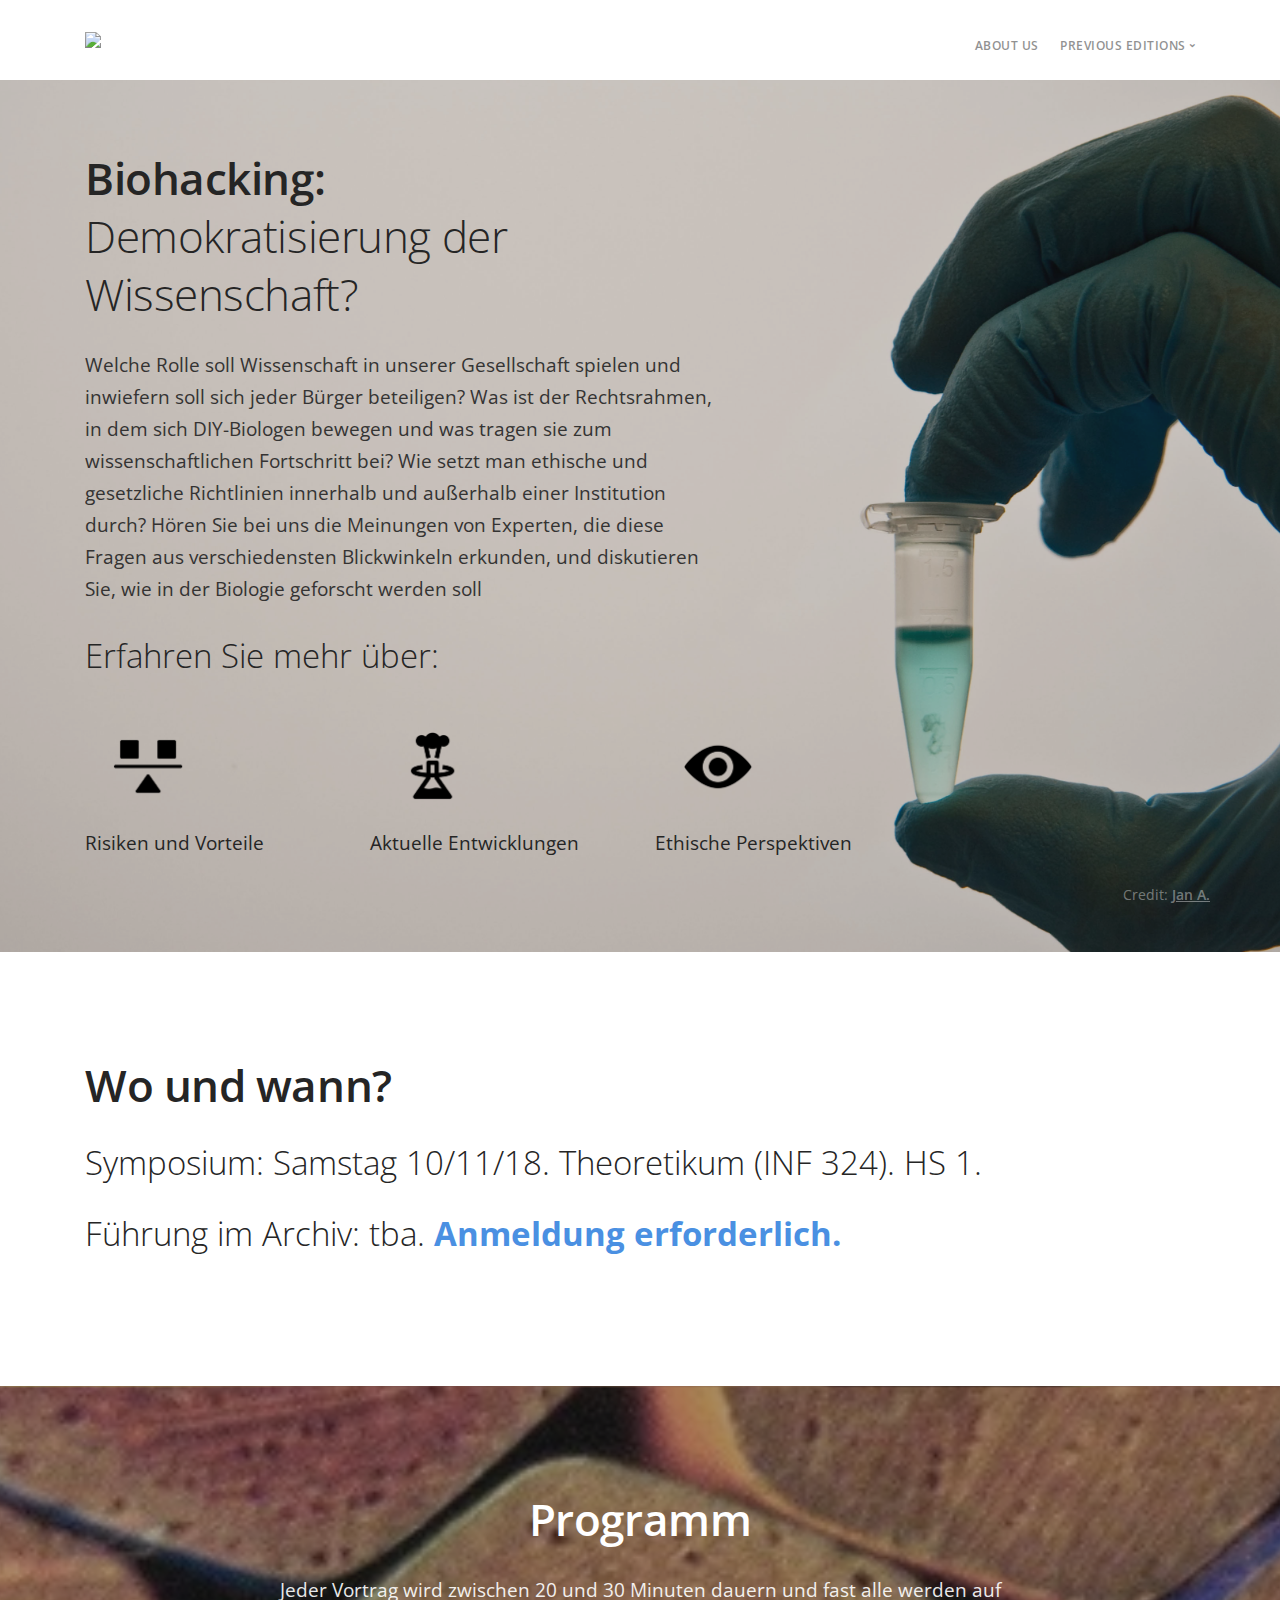
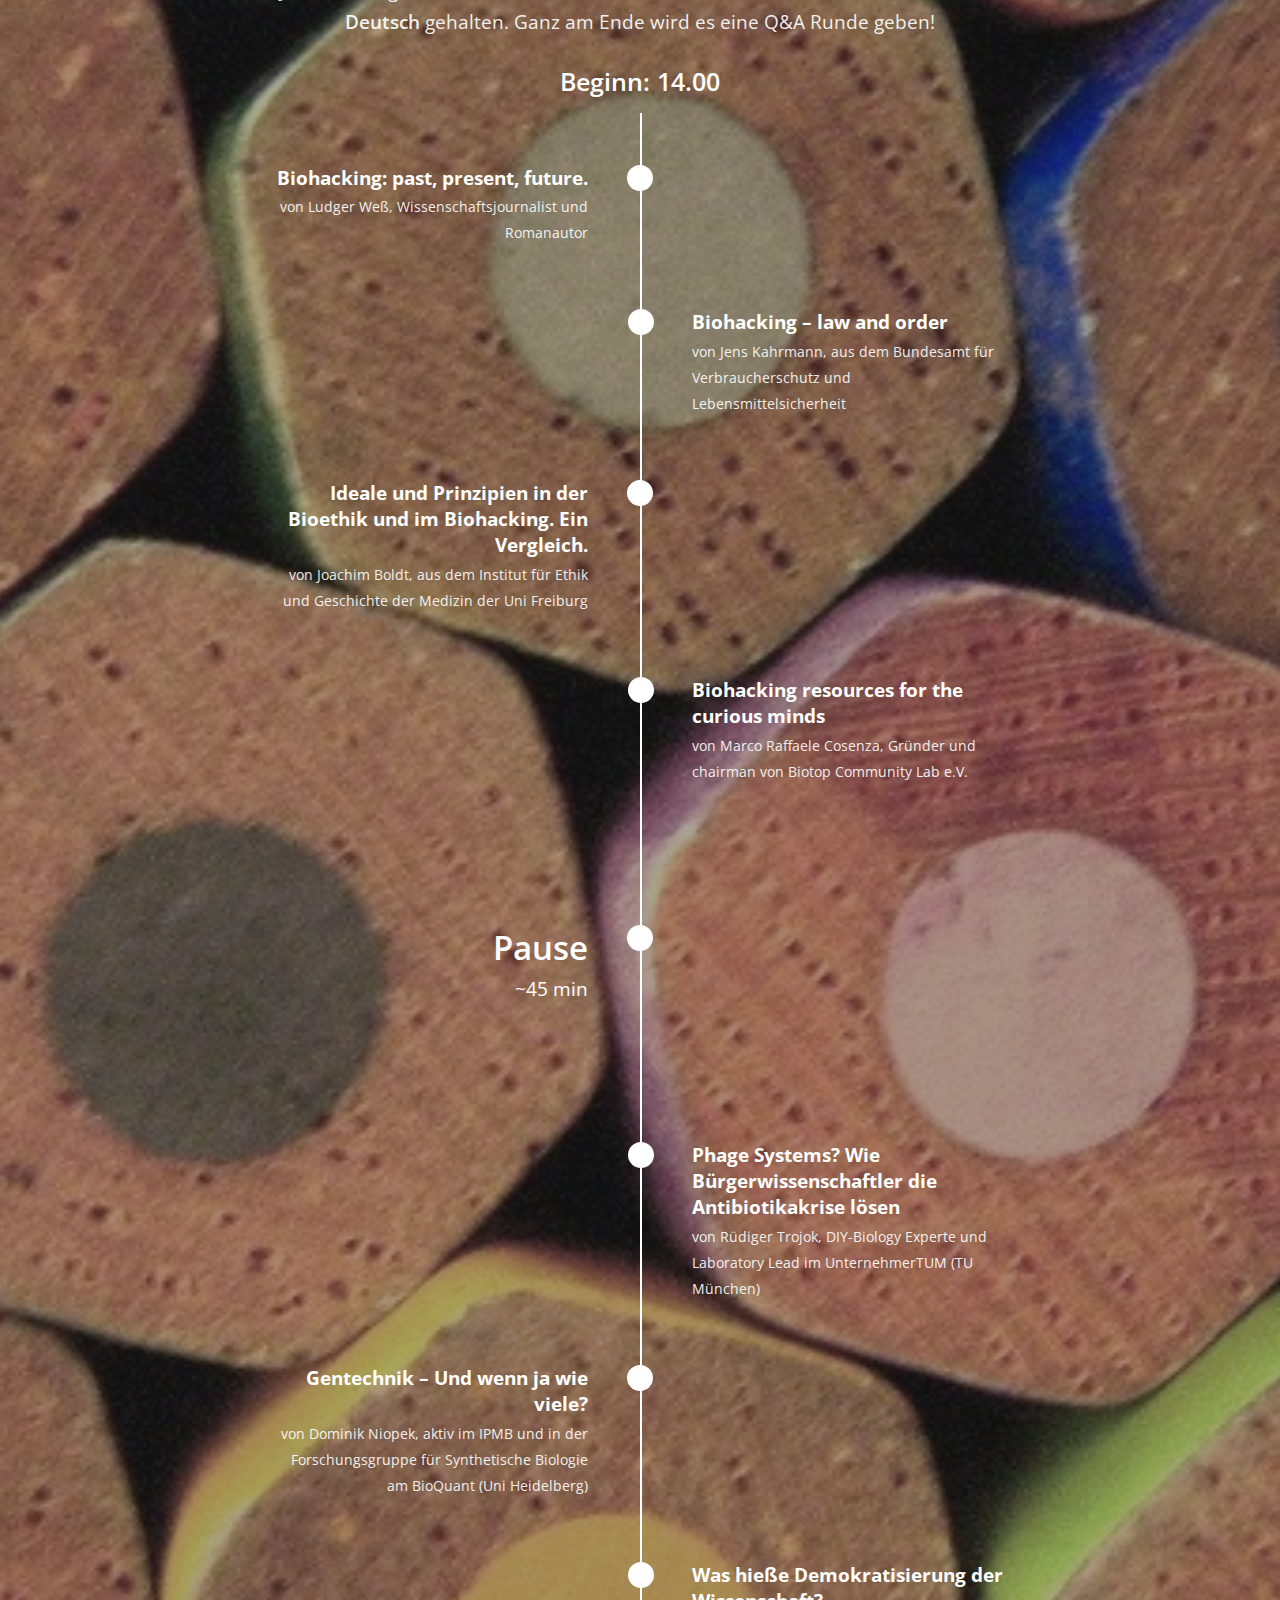
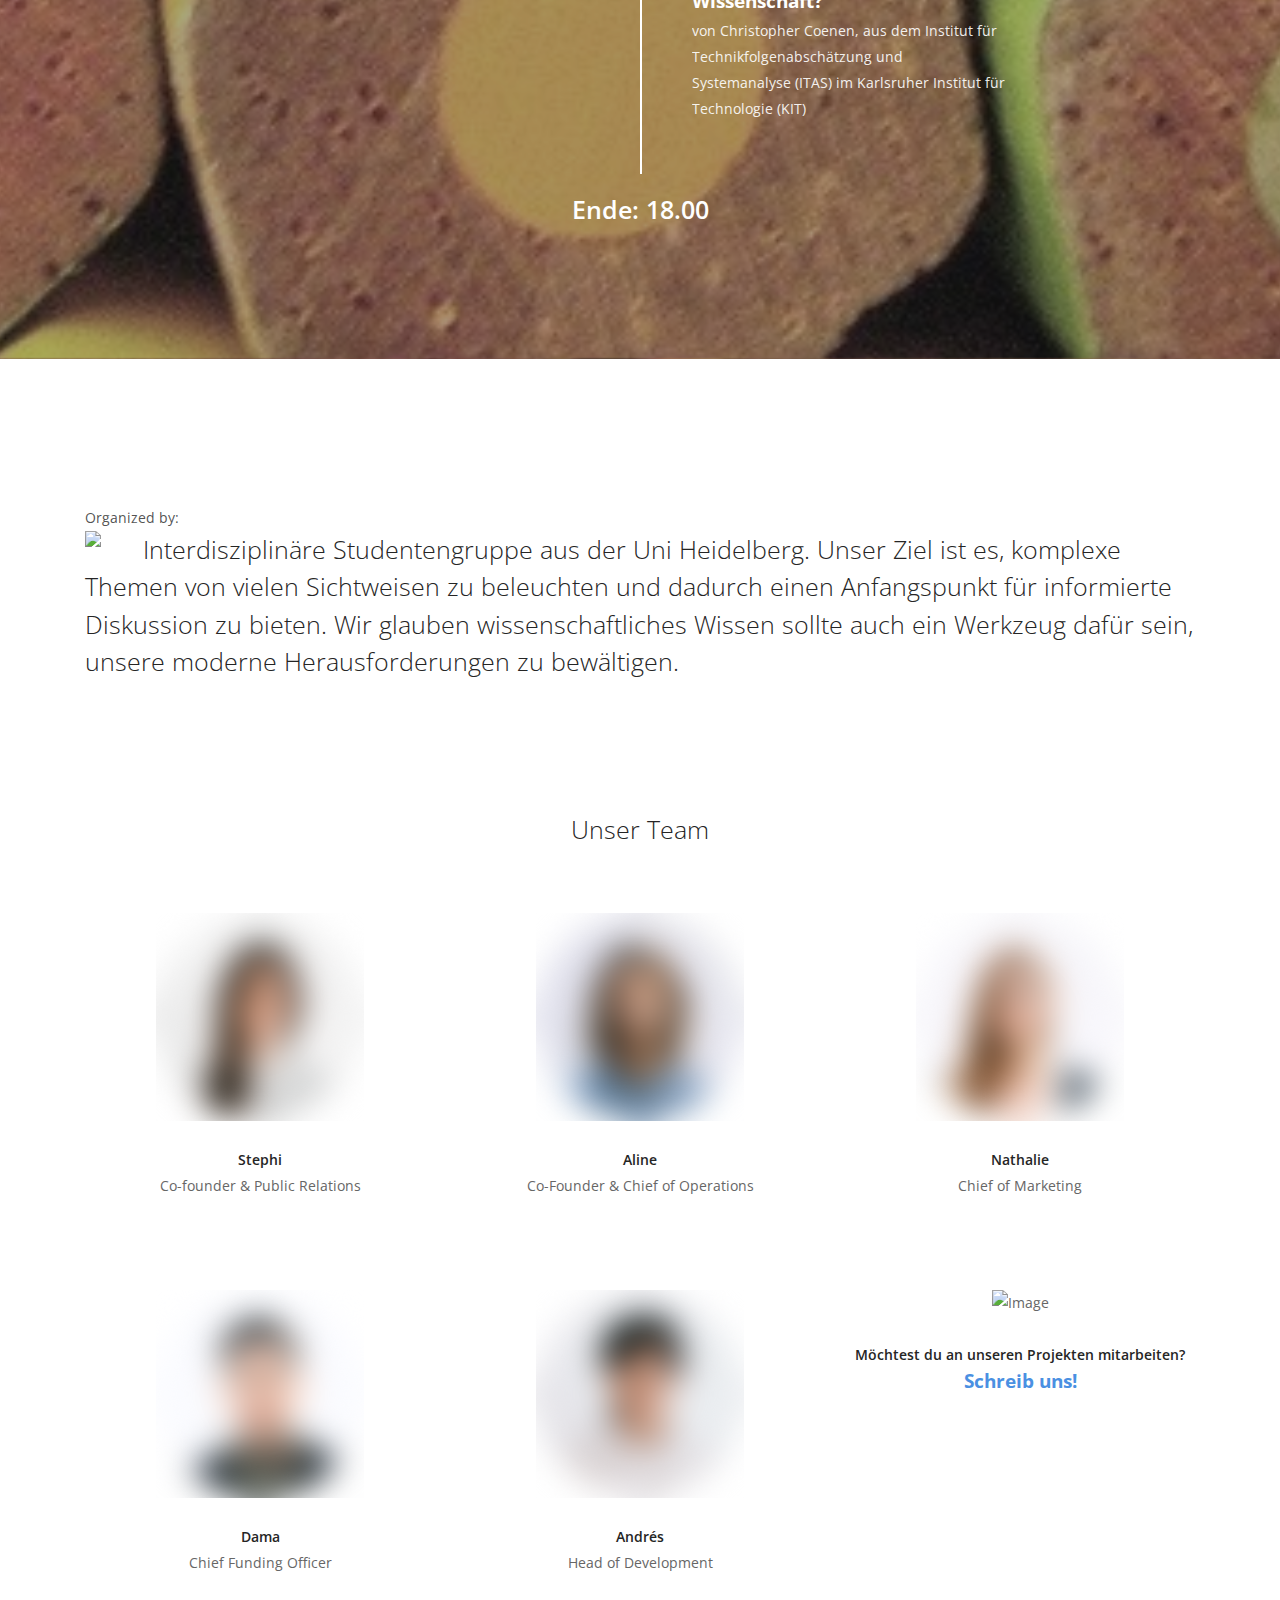
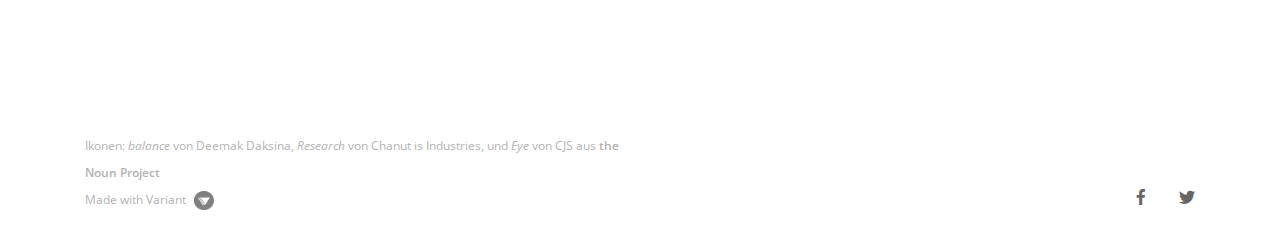
==== commit 72c1d567: "v 0.9.2" ====
--- a/index.html
+++ b/index.html
@@ -79,7 +79,7 @@
                     <div class="row", style="margin-bottom: 2em;">
                         <div class="col-md-9 col-lg-7">
                             <h1 style="color:#252525;"><b>Biohacking:</b><br>Demokratisierung der Wissenschaft?<br></h1>
-                            <p class="lead" style="color:#252525;"> Welche Rolle soll Wissenschaft in unserer Gesellschaft spielen und inwiefern soll sich jeder Bürger beteiligen? Was ist der Rechtsrahmen, in dem sich DIY-Biologer bewegen und was tragen sie zum wissenschaftlichen Fortschritt bei? Wie setzt man ethische und gesetzliche Richtlinien innerhalb und außerhalb einer Institution durch? Hören Sie bei uns die Meinungen von Experten, die diese Fragen aus verschiedensten Blickwinkeln erkunden, und diskutieren Sie, wie es in der Biologie geforscht werden soll</p>
+                            <p class="lead" style="color:#252525;"> Welche Rolle soll Wissenschaft in unserer Gesellschaft spielen und inwiefern soll sich jeder Bürger beteiligen? Was ist der Rechtsrahmen, in dem sich DIY-Biologen bewegen und was tragen sie zum wissenschaftlichen Fortschritt bei? Wie setzt man ethische und gesetzliche Richtlinien innerhalb und außerhalb einer Institution durch? Hören Sie bei uns die Meinungen von Experten, die diese Fragen aus verschiedensten Blickwinkeln erkunden, und diskutieren Sie, wie in der Biologie geforscht werden soll</p>
                         </div>
                     </div>
                     <div>
@@ -196,7 +196,7 @@
             <section>
                 <div class="container">
                     <div style="margin-top: 3em; color: rgba(37, 37, 37, 0.8)"">Organized by: <br />
-                        <img src="img/logo.png" class="side_img", style="float: left;"> <h3 style="color: #252525;">Interdisziplin&auml;rische Studentengruppe aus der Uni Heidelberg. Unser Zweck ist, komplexe Themen von vielen Sichtweisen zu beleuchten und dadurch einen Anfangspunkt für informierte Diskussion zu bieten. Wir glauben wissenschaftliches Wissen sollte auch ein Werkzeug dafür sein, unsere moderne Herausforderungen zu bewältigen. </h3>
+                        <img src="img/logo.png" class="side_img", style="float: left;"> <h3 style="color: #252525;">Interdisziplin&auml;re Studentengruppe aus der Uni Heidelberg. Unser Ziel ist es, komplexe Themen von vielen Sichtweisen zu beleuchten und dadurch einen Anfangspunkt für informierte Diskussion zu bieten. Wir glauben wissenschaftliches Wissen sollte auch ein Werkzeug dafür sein, unsere moderne Herausforderungen zu bewältigen. </h3>
                     </div>
                 </div>
             </section>
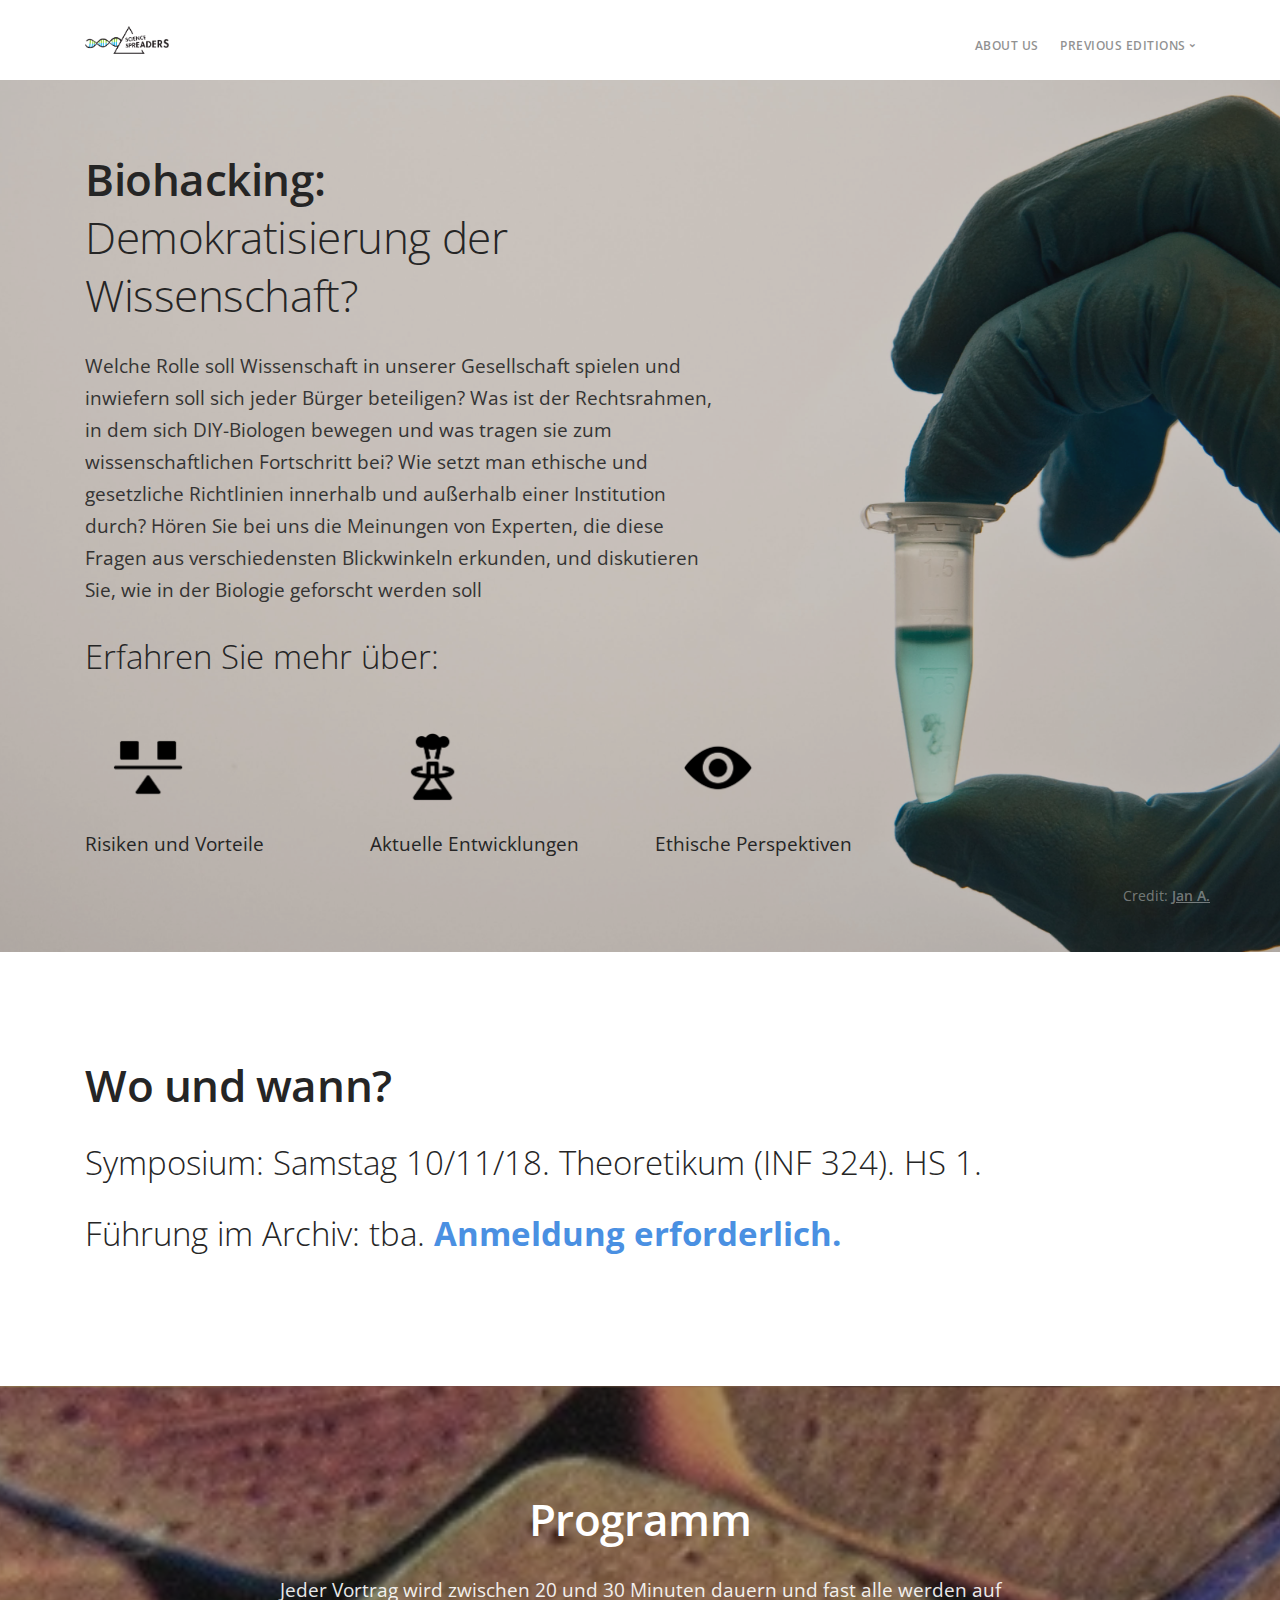
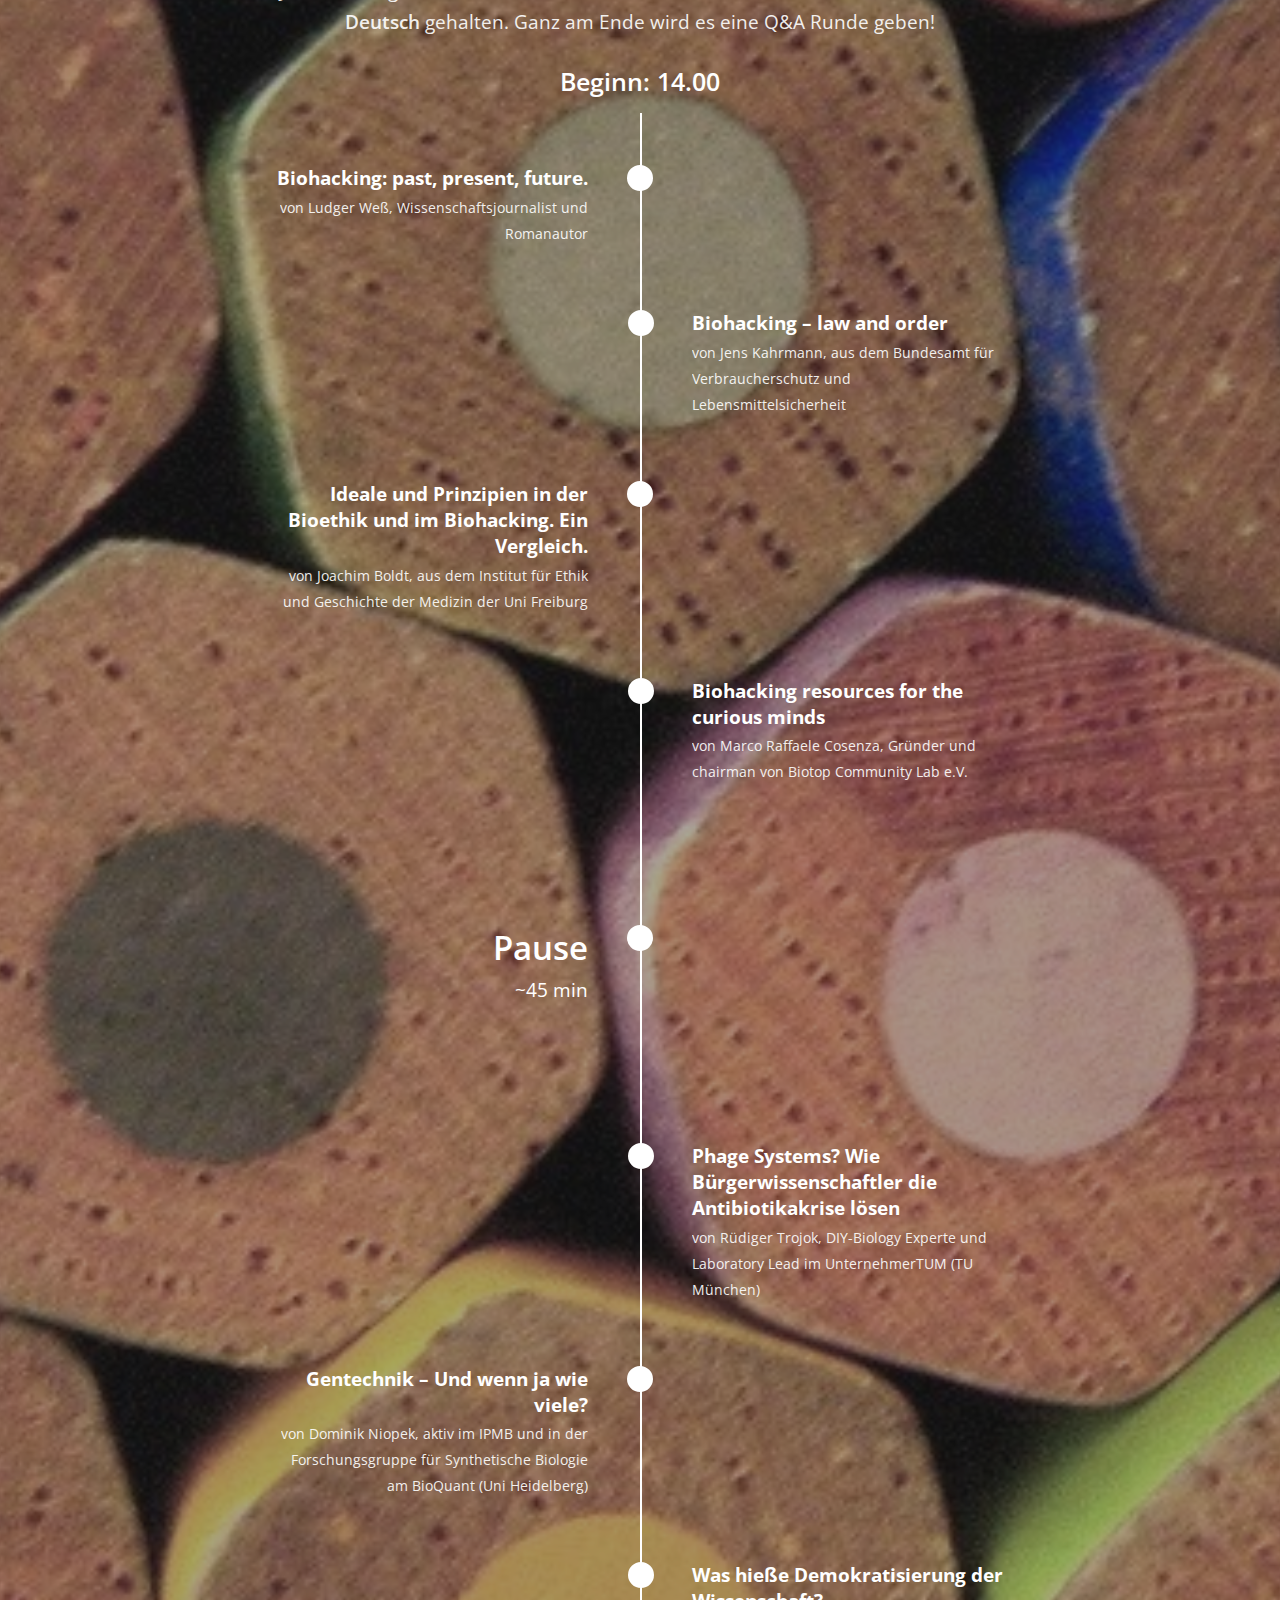
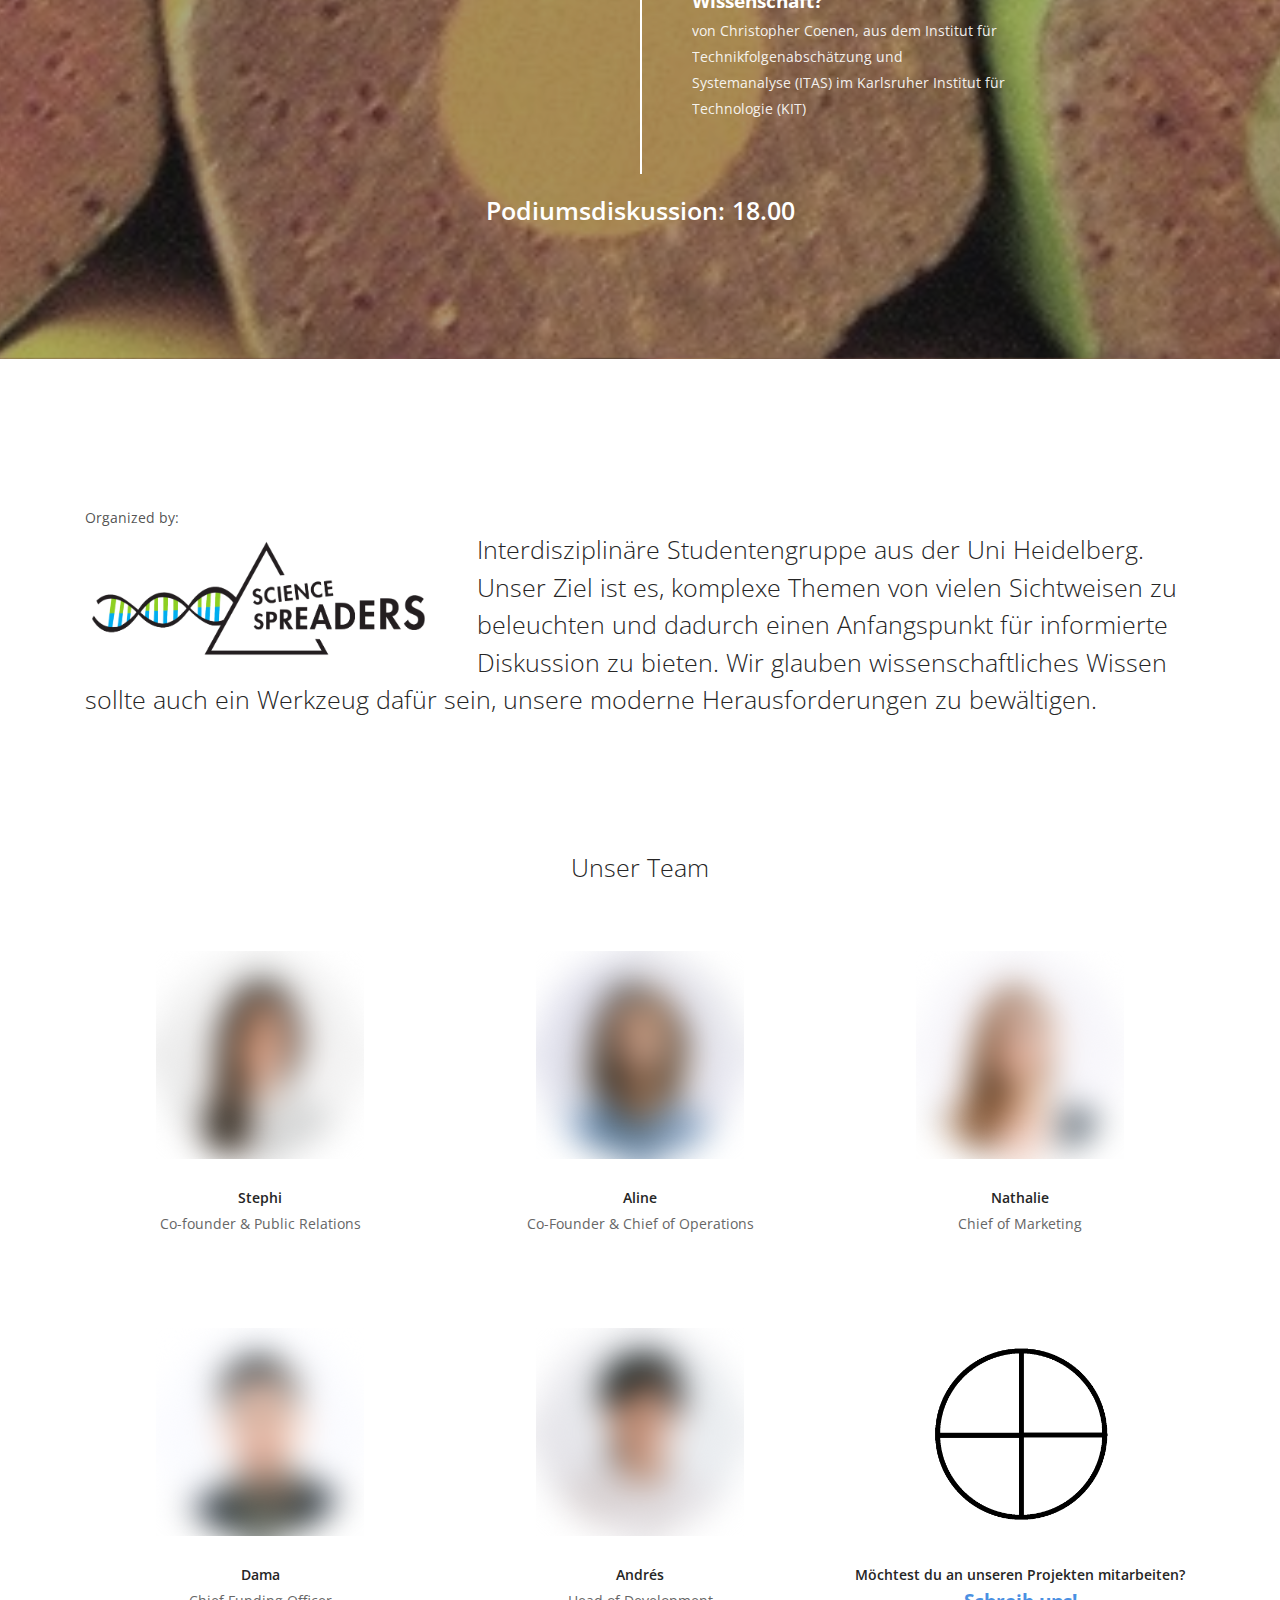
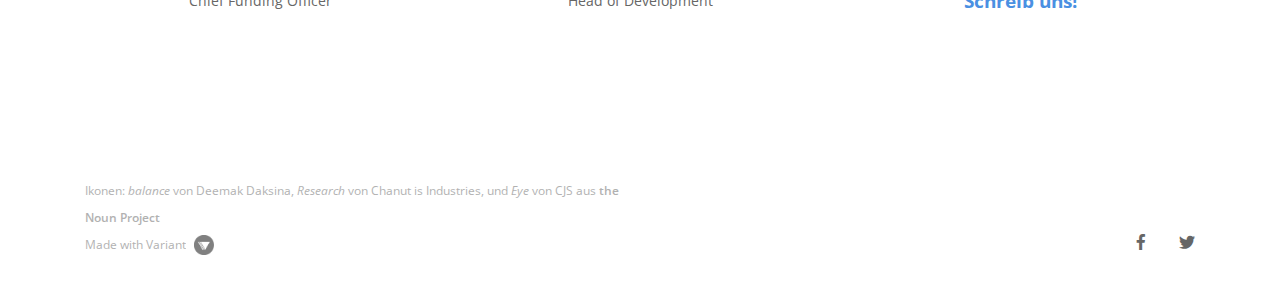
==== commit 24e70e73: "Crispr/cas9 page" ====
--- a/index.html
+++ b/index.html
@@ -39,7 +39,7 @@
                             <div class="col-lg-11 col-md-12 text-right text-left-xs text-left-sm">
                                 <div class="bar__module">
                                     <ul class="menu-horizontal text-left">
-                                        <li> <a href="#">About us</a> </li>
+                                        <li> <a href="index.html#about">About us</a> </li>
                                         <!-- <li> <a href="#">Speakers</a> </li> -->
                                         <li class="dropdown"> <span class="dropdown__trigger">Previous Editions</span>
                                             <div class="dropdown__container">
@@ -47,7 +47,7 @@
                                                     <div class="row">
                                                         <div class="dropdown__content col-lg-2">
                                                             <ul class="menu-vertical">
-                                                                <li> <a href="#">2017: CRISPR/Cas9</a> </li>
+                                                                <li> <a href="crisprcas9.html">2017: CRISPR/Cas9</a> </li>
                                                             </ul>
                                                         </div>
                                                     </div>
@@ -188,13 +188,14 @@
                                     <p>von Christopher Coenen, aus dem Institut f&uuml;r Technikfolgenabsch&auml;tzung und Systemanalyse (ITAS) im Karlsruher Institut für Technologie (KIT)</p>
                                 </div>
                             </div>
-                                <h3 style="text-align: center; margin-top: 0.7em;""><b>Ende: 18.00</b></h3>
+                                <h3 style="text-align: center; margin-top: 0.7em;""><b>Podiumsdiskussion: 18.00</b></h3>
                         </div>
                     </div>
                 </div>
             </section>
             <section>
                 <div class="container">
+                    <a name = "about"></a>
                     <div style="margin-top: 3em; color: rgba(37, 37, 37, 0.8)"">Organized by: <br />
                         <img src="img/logo.png" class="side_img", style="float: left;"> <h3 style="color: #252525;">Interdisziplin&auml;re Studentengruppe aus der Uni Heidelberg. Unser Ziel ist es, komplexe Themen von vielen Sichtweisen zu beleuchten und dadurch einen Anfangspunkt für informierte Diskussion zu bieten. Wir glauben wissenschaftliches Wissen sollte auch ein Werkzeug dafür sein, unsere moderne Herausforderungen zu bewältigen. </h3>
                     </div>
